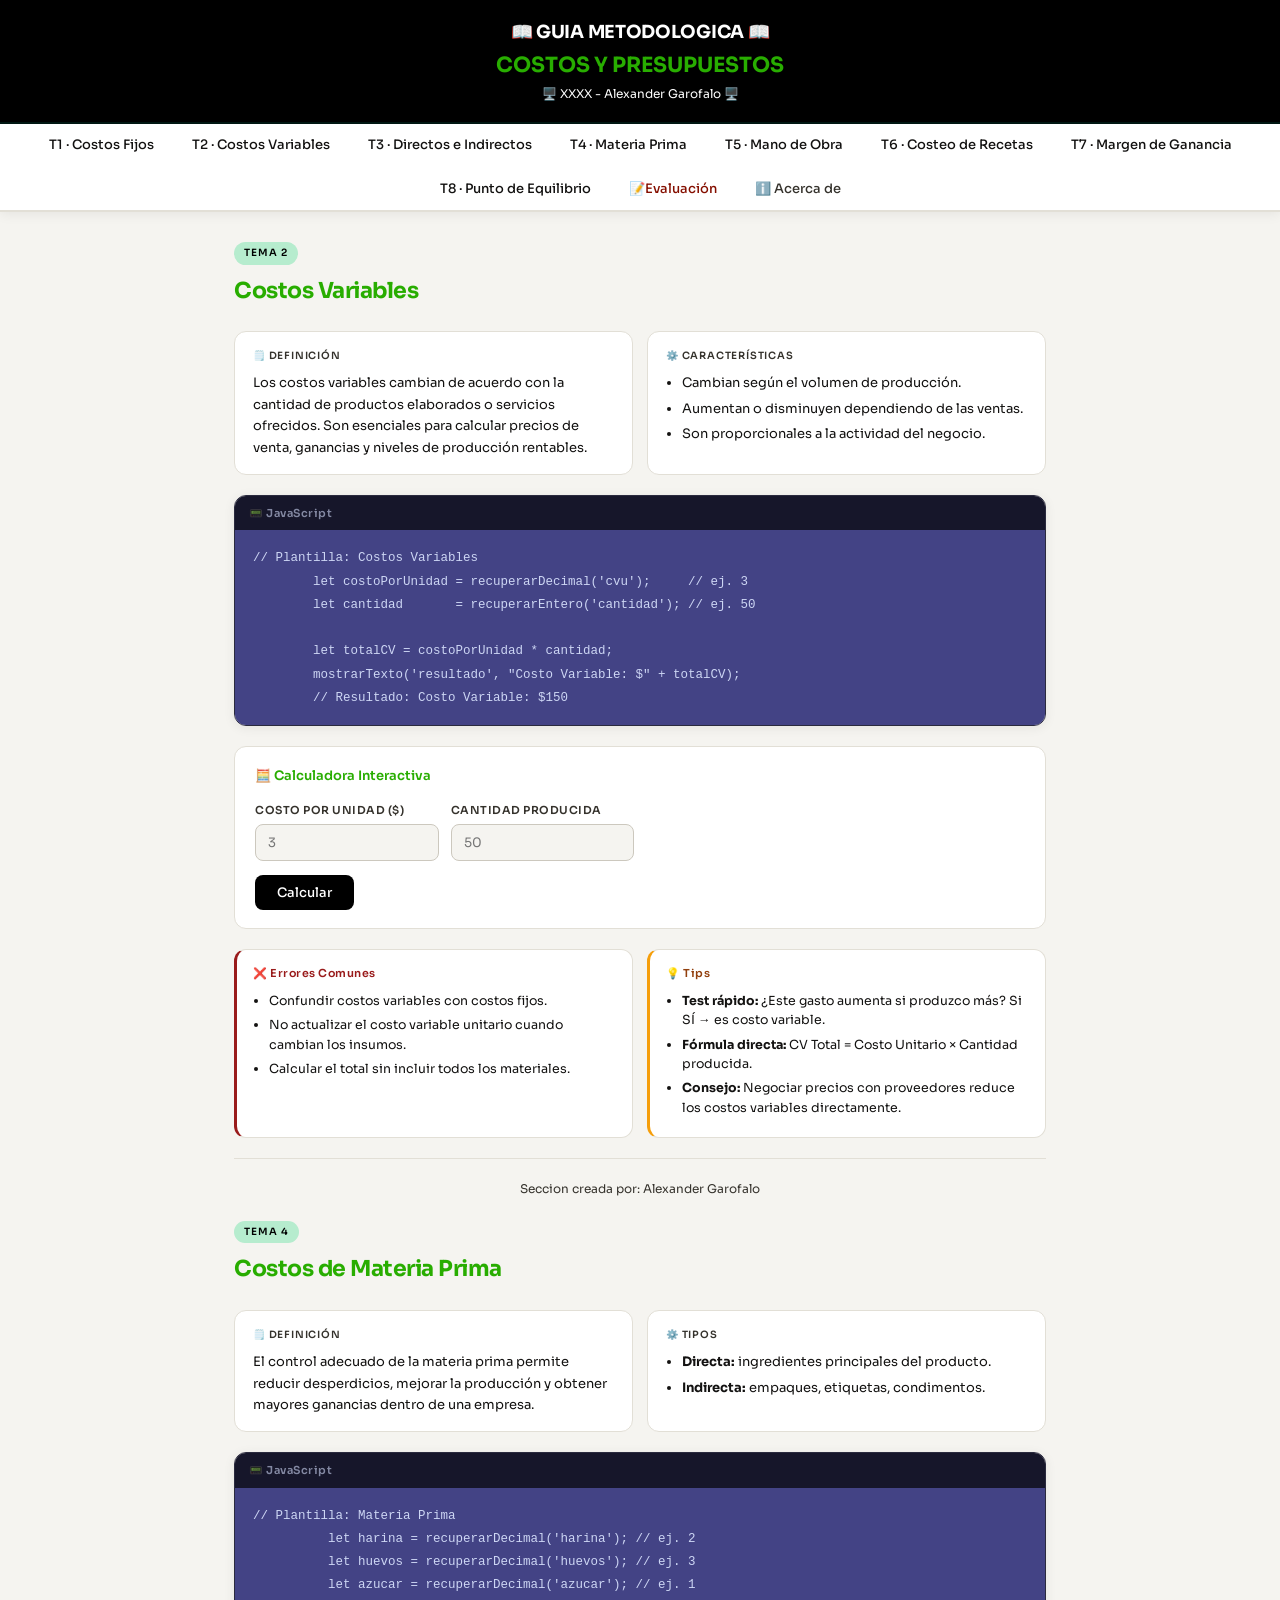
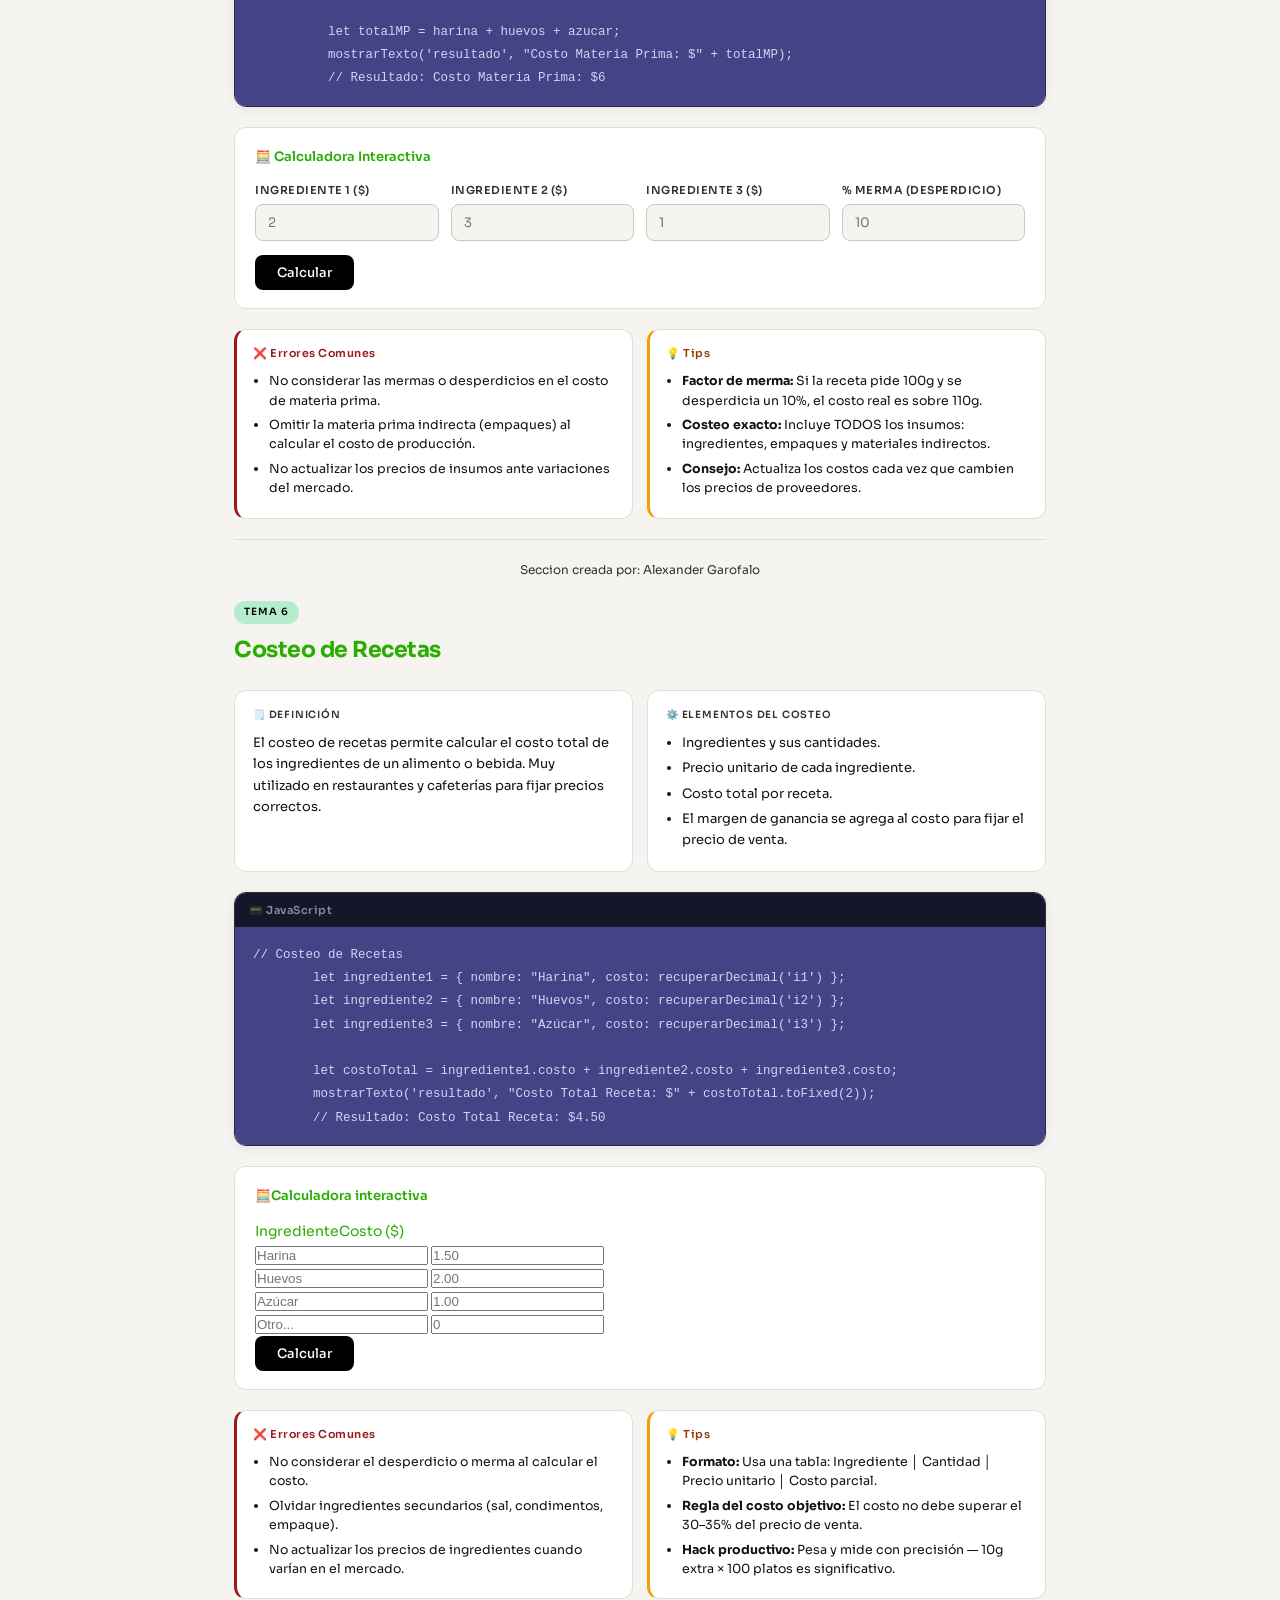
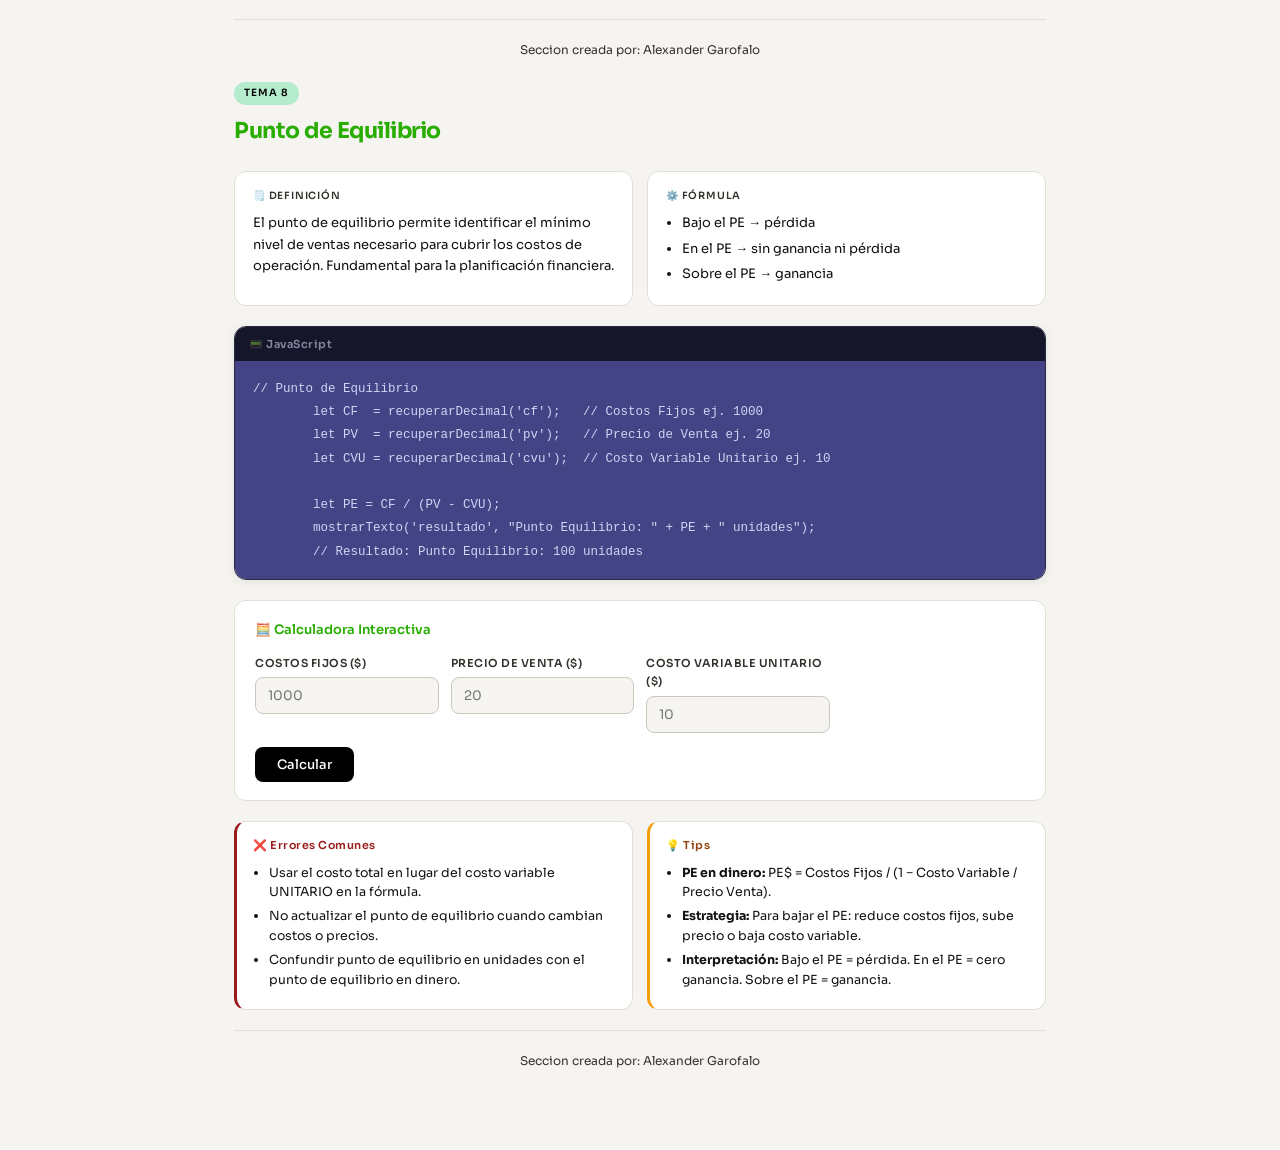
==== index.html @ b8139a32 "Guia de Estudios CyP: Actualizacion secciones de autoria" ====
<!DOCTYPE html>
<html lang="es">
<head>
  <meta charset="UTF-8" />
  <meta name="viewport" content="width=device-width, initial-scale=1.0" />
  <title>G.M. — C.y P.</title>
  <link rel="stylesheet" href="cyp.css" />
</head>
<body>

<!-- ───── ENCABEZADO ───── -->
<header class="encabezado-sitio">
  <h1>📖 GUIA METODOLOGICA 📖</h1>
  <h2>COSTOS Y PRESUPUESTOS</h2>
  <p> 🖥️ XXXX - Alexander Garofalo 🖥️</p>
</header>

<!-- ───── BARRA DE PESTANAS ───── -->
<nav class="barra-navegacion" id="barraTabs">
  <button class="boton-tab" data-seccion="t1" onclick="cambiarSeccion('t1', this)">T1 · Costos Fijos</button>
  <button class="boton-tab" data-seccion="t2" onclick="cambiarSeccion('t2', this)">T2 · Costos Variables</button>
  <button class="boton-tab" data-seccion="t3" onclick="cambiarSeccion('t3', this)">T3 · Directos e Indirectos</button>
  <button class="boton-tab" data-seccion="t4" onclick="cambiarSeccion('t4', this)">T4 · Materia Prima</button>
  <button class="boton-tab" data-seccion="t5" onclick="cambiarSeccion('t5', this)">T5 · Mano de Obra</button>
  <button class="boton-tab" data-seccion="t6" onclick="cambiarSeccion('t6', this)">T6 · Costeo de Recetas</button>
  <button class="boton-tab" data-seccion="t7" onclick="cambiarSeccion('t7', this)">T7 · Margen de Ganancia</button>
  <button class="boton-tab" data-seccion="t8" onclick="cambiarSeccion('t8', this)">T8 · Punto de Equilibrio</button>
  <button class="boton-tab boton-evaluacion" data-seccion="evaluacion" onclick="cambiarSeccion('evaluacion', this)">📝Evaluación</button>
  <button class="boton-tab boton-info" data-seccion="acerca-de" onclick="cambiarSeccion('acerca-de', this)">ℹ️ Acerca de</button>
</nav>

<!-- ───── CONTENIDO PRINCIPAL ───── -->
<main class="contenedor-principal">

  <!-- ══ TEMA 1 . COSTOS FIJOS ══ -->
  <section id="t1" class="seccion">
  </section>

  <!-- ══ TEMA 2 · COSTOS VARIABLES (COMPLETO) ══ -->
  <section id="t2" class="seccion activa">
    <div class="encabezado-tema">
      <span class="etiqueta-tema">Tema 2</span>
      <h2>Costos Variables</h2>
    </div>

    <!-- Definición y características -->
    <div class="fila-dos-columnas">
      <div class="caja-info">
        <h4>🗒️ Definición</h4>
        <p>Los costos variables cambian de acuerdo con la cantidad de productos elaborados o servicios ofrecidos. Son esenciales para calcular precios de venta, ganancias y niveles de producción rentables.</p>
      </div>
      <div class="caja-info">
        <h4>⚙️ Características</h4>
        <ul>
          <li>Cambian según el volumen de producción.</li>
          <li>Aumentan o disminuyen dependiendo de las ventas.</li>
          <li>Son proporcionales a la actividad del negocio.</li>
        </ul>
      </div>
    </div>

    <!-- Bloque de código -->
    <div class="bloque-codigo">
      <div class="etiqueta-lenguaje">📟 JavaScript</div>
      <pre><code>// Plantilla: Costos Variables
        let costoPorUnidad = recuperarDecimal('cvu');     // ej. 3
        let cantidad       = recuperarEntero('cantidad'); // ej. 50

        let totalCV = costoPorUnidad * cantidad;
        mostrarTexto('resultado', "Costo Variable: $" + totalCV);
        // Resultado: Costo Variable: $150</code></pre>
    </div>

    <!-- Calculadora -->
    <div class="bloque-calculadora">
      <h4>🧮 Calculadora Interactiva</h4>
      <div class="grilla-campos">
        <div class="campo">
          <label>Costo por unidad ($)</label>
          <input type="number" id="cv_cvu" placeholder="3" step="0.01" />
        </div>
        <div class="campo">
          <label>Cantidad producida</label>
          <input type="number" id="cv_cant" placeholder="50" />
        </div>
      </div>
      <button class="boton-calcular" onclick="calcularCostosVariables()">Calcular</button>
      <div class="caja-resultado" id="res_cv"></div>
    </div>

    <!-- Errores y tips -->
    <div class="fila-dos-columnas">
      <div class="caja-errores">
        <h4>❌ Errores Comunes</h4>
        <ul>
          <li>Confundir costos variables con costos fijos.</li>
          <li>No actualizar el costo variable unitario cuando cambian los insumos.</li>
          <li>Calcular el total sin incluir todos los materiales.</li>
        </ul>
      </div>
      <div class="caja-tips">
        <h4>💡 Tips</h4>
        <ul>
          <li><strong>Test rápido:</strong> ¿Este gasto aumenta si produzco más? Si SÍ → es costo variable.</li>
          <li><strong>Fórmula directa:</strong> CV Total = Costo Unitario × Cantidad producida.</li>
          <li><strong>Consejo:</strong> Negociar precios con proveedores reduce los costos variables directamente.</li>
        </ul>
      </div>
    </div>
	
	<!-- ───── Pie de seccion ───── -->
	<footer class="pie-pagina">
		<p>Seccion creada por: Alexander Garofalo</p>
	</footer>
  </section>

  <!-- ══ TEMA 3 · COSTOS FIJOS ══ -->
  <section id="t3" class="seccion">
  </section>

  <!-- ══ TEMA 4 · COSTOS MIXTOS ══ -->
  <section id="t4" class="seccion activa">
    <div class="encabezado-tema">
      <span class="etiqueta-tema">Tema 4</span>
      <h2>Costos de Materia Prima</h2>
    </div>

    <!-- Definición y características -->
    <div class="fila-dos-columnas">
      <div class="caja-info">
        <h4>🗒️ Definición</h4>
        <p>El control adecuado de la materia prima permite reducir desperdicios, mejorar la producción y obtener mayores ganancias dentro de una empresa.</p>
      </div>
      <div class="caja-info">
        <h4>⚙️ Tipos</h4>
        <ul>
          <li><strong>Directa:</strong> ingredientes principales del producto.</li>
          <li><strong>Indirecta:</strong> empaques, etiquetas, condimentos.</li>
        </ul>
      </div>
    </div>

    <!-- Bloque de código -->
    <div class="bloque-codigo">
      <div class="etiqueta-lenguaje">📟 JavaScript</div>
      <pre><code>// Plantilla: Materia Prima
          let harina = recuperarDecimal('harina'); // ej. 2
          let huevos = recuperarDecimal('huevos'); // ej. 3
          let azucar = recuperarDecimal('azucar'); // ej. 1

          let totalMP = harina + huevos + azucar;
          mostrarTexto('resultado', "Costo Materia Prima: $" + totalMP);
          // Resultado: Costo Materia Prima: $6</code></pre>
    </div>

    <!-- Calculadora -->
    <div class="bloque-calculadora">
      <h4>🧮 Calculadora Interactiva</h4>
      <div class="grilla-campos">
        <div class="campo"><label>Ingrediente 1 ($)</label><input type="number" id="mp_i1" placeholder="2" step="0.01" /></div>
        <div class="campo"><label>Ingrediente 2 ($)</label><input type="number" id="mp_i2" placeholder="3" step="0.01" /></div>
        <div class="campo"><label>Ingrediente 3 ($)</label><input type="number" id="mp_i3" placeholder="1" step="0.01" /></div>
        <div class="campo"><label>% Merma (desperdicio)</label><input type="number" id="mp_merma" placeholder="10" /></div>
      </div>
      <button class="boton-calcular" onclick="calcularMateriaPrima()">Calcular</button>
      <div class="caja-resultado" id="res_mp"></div>
    </div>

    <!-- Errores y tips -->
    <div class="fila-dos-columnas">
      <div class="caja-errores">
        <h4>❌ Errores Comunes</h4>
        <ul>
          <li>No considerar las mermas o desperdicios en el costo de materia prima.</li>
          <li>Omitir la materia prima indirecta (empaques) al calcular el costo de producción.</li>
          <li>No actualizar los precios de insumos ante variaciones del mercado.</li>
        </ul>
      </div>
      <div class="caja-tips">
        <h4>💡 Tips</h4>
        <ul>
          <li><strong>Factor de merma:</strong> Si la receta pide 100g y se desperdicia un 10%, el costo real es sobre 110g.</li>
          <li><strong>Costeo exacto:</strong> Incluye TODOS los insumos: ingredientes, empaques y materiales indirectos.</li>
          <li><strong>Consejo:</strong> Actualiza los costos cada vez que cambien los precios de proveedores.</li>
        </ul>
      </div>
    </div>
	
	<!-- ───── Pie de seccion ───── -->
	<footer class="pie-pagina">
		<p>Seccion creada por: Alexander Garofalo</p>
	</footer>
	
  </section>
  
  <!-- ══ TEMA 5 · COSTOS MIXTOS ══ -->
  <section id="t5" class="seccion">
  </section>
  
  <!-- ══ TEMA 6 · COSTEO DE RECETAS ══ -->
   <section id="t6" class="seccion activa">
    <div class="encabezado-tema">
      <span class="etiqueta-tema">Tema 6</span>
      <h2>Costeo de Recetas</h2>
    </div>

    <!-- Definición y características -->
    <div class="fila-dos-columnas">
      <div class="caja-info">
        <h4>🗒️ Definición</h4>
        <p>El costeo de recetas permite calcular el costo total de los ingredientes de un alimento o bebida. Muy utilizado en restaurantes y cafeterías para fijar precios correctos.</p>
      </div>
      <div class="caja-info">
        <h4>⚙️ Elementos del Costeo</h4>
        <ul>
          <li>Ingredientes y sus cantidades.</li>
          <li>Precio unitario de cada ingrediente.</li>
          <li>Costo total por receta.</li>
          <li>El margen de ganancia se agrega al costo para fijar el precio de venta.</li>
        </ul>
      </div>
    </div>

    <!-- Bloque de código -->
    <div class="bloque-codigo">
      <div class="etiqueta-lenguaje">📟 JavaScript</div>
      <pre><code>// Costeo de Recetas
        let ingrediente1 = { nombre: "Harina", costo: recuperarDecimal('i1') };
        let ingrediente2 = { nombre: "Huevos", costo: recuperarDecimal('i2') };
        let ingrediente3 = { nombre: "Azúcar", costo: recuperarDecimal('i3') };

        let costoTotal = ingrediente1.costo + ingrediente2.costo + ingrediente3.costo;
        mostrarTexto('resultado', "Costo Total Receta: $" + costoTotal.toFixed(2));
        // Resultado: Costo Total Receta: $4.50</code></pre>
    </div>

    <!-- Calculadora -->
    <div class="bloque-calculadora">
      <h4>🧮Calculadora interactiva</h4>
      <div class="tabla-ingredientes">
        <div class="fila-encabezado-tabla"><span>Ingrediente</span><span>Costo ($)</span></div>
        <div class="fila-ingrediente">
          <input type="text"   id="rec_n1" placeholder="Harina" />
          <input type="number" id="rec_c1" placeholder="1.50" step="0.01" />
        </div>
        <div class="fila-ingrediente">
          <input type="text"   id="rec_n2" placeholder="Huevos" />
          <input type="number" id="rec_c2" placeholder="2.00" step="0.01" />
        </div>
        <div class="fila-ingrediente">
          <input type="text"   id="rec_n3" placeholder="Azúcar" />
          <input type="number" id="rec_c3" placeholder="1.00" step="0.01" />
        </div>
        <div class="fila-ingrediente">
          <input type="text"   id="rec_n4" placeholder="Otro..." />
          <input type="number" id="rec_c4" placeholder="0" step="0.01" />
        </div>
      </div>
      <button class="boton-calcular" onclick="calcularReceta()">Calcular</button>
      <div class="caja-resultado" id="res_rec"></div>
    </div>

     <!-- Errores y tips -->
    <div class="fila-dos-columnas">
      <div class="caja-errores">
        <h4>❌ Errores Comunes</h4>
        <ul>
          <li>No considerar el desperdicio o merma al calcular el costo.</li>
          <li>Olvidar ingredientes secundarios (sal, condimentos, empaque).</li>
          <li>No actualizar los precios de ingredientes cuando varían en el mercado.</li>
        </ul>
      </div>
      <div class="caja-tips">
        <h4>💡 Tips</h4>
        <ul>
          <li><strong>Formato:</strong> Usa una tabla: Ingrediente │ Cantidad │ Precio unitario │ Costo parcial.</li>
          <li><strong>Regla del costo objetivo:</strong> El costo no debe superar el 30–35% del precio de venta.</li>
          <li><strong>Hack productivo:</strong> Pesa y mide con precisión — 10g extra × 100 platos es significativo.</li>
        </ul>
      </div>
    </div>
	
	<!-- ───── Pie de seccion ───── -->
	<footer class="pie-pagina">
		<p>Seccion creada por: Alexander Garofalo</p>
	</footer>
	
  </section>
  
  <!-- ══ TEMA 7 · MARGEN DE GANANCIA ══ -->
  <section id="t7" class="seccion">
  </section>
  
  <!-- ══ TEMA 8 · PUNTO DE EQUILIBRIO ══ -->
    <section id="t8" class="seccion activa">
    <div class="encabezado-tema">
      <span class="etiqueta-tema">Tema 8</span>
      <h2>Punto de Equilibrio</h2>
    </div>

    <!-- Definición y características -->
    <div class="fila-dos-columnas">
      <div class="caja-info">
        <h4>🗒️ Definición</h4>
        <p>El punto de equilibrio permite identificar el mínimo nivel de ventas necesario para cubrir los costos de operación. Fundamental para la planificación financiera.</p>
      </div>
      <div class="caja-info">
        <h4>⚙️ Fórmula</h4>
        <ul>
          <li>Bajo el PE → pérdida</li>
          <li>En el PE → sin ganancia ni pérdida</li>
          <li>Sobre el PE → ganancia</li>
        </ul>
      </div>
    </div>

    <!-- Bloque de código -->
    <div class="bloque-codigo">
      <div class="etiqueta-lenguaje">📟 JavaScript</div>
      <pre><code>// Punto de Equilibrio
        let CF  = recuperarDecimal('cf');   // Costos Fijos ej. 1000
        let PV  = recuperarDecimal('pv');   // Precio de Venta ej. 20
        let CVU = recuperarDecimal('cvu');  // Costo Variable Unitario ej. 10

        let PE = CF / (PV - CVU);
        mostrarTexto('resultado', "Punto Equilibrio: " + PE + " unidades");
        // Resultado: Punto Equilibrio: 100 unidades</code></pre>
    </div>

    <!-- Calculadora -->
    <div class="bloque-calculadora">
      <h4>🧮 Calculadora Interactiva</h4>
      <div class="grilla-campos">
        <div class="campo"><label>Costos Fijos ($)</label><input type="number" id="pe_cf"  placeholder="1000" step="0.01" /></div>
        <div class="campo"><label>Precio de Venta ($)</label><input type="number" id="pe_pv"  placeholder="20" step="0.01" /></div>
        <div class="campo"><label>Costo Variable Unitario ($)</label><input type="number" id="pe_cvu" placeholder="10" step="0.01" /></div>
      </div>
      <button class="boton-calcular" onclick="calcularPuntoEquilibrio()">Calcular</button>
      <div class="caja-resultado" id="res_pe"></div>
    </div>

    <!-- Errores y tips -->
    <div class="fila-dos-columnas">
      <div class="caja-errores">
        <h4>❌ Errores Comunes</h4>
        <ul>
          <li>Usar el costo total en lugar del costo variable UNITARIO en la fórmula.</li>
          <li>No actualizar el punto de equilibrio cuando cambian costos o precios.</li>
          <li>Confundir punto de equilibrio en unidades con el punto de equilibrio en dinero.</li>
        </ul>
      </div>
      <div class="caja-tips">
        <h4>💡 Tips</h4>
        <ul>
          <li><strong>PE en dinero:</strong> PE$ = Costos Fijos / (1 − Costo Variable / Precio Venta).</li>
          <li><strong>Estrategia:</strong> Para bajar el PE: reduce costos fijos, sube precio o baja costo variable.</li>
          <li><strong>Interpretación:</strong> Bajo el PE = pérdida. En el PE = cero ganancia. Sobre el PE = ganancia.</li>
        </ul>
      </div>
    </div>
	
	<!-- ───── Pie de seccion ───── -->
	<footer class="pie-pagina">
		<p>Seccion creada por: Alexander Garofalo</p>
	</footer>
  </section>
  
  <!-- ───── RESPUESTA CALCULADORA NOTIFICATION ───── -->
  <div id="notificacion" class="notificacion" role="alert"></div>


  <!-- ══ EVALUACIÓN ══ -->
  <section id="evaluacion" class="seccion">
  </section>

  <!-- ══ ACERCA DE ══ -->
  <section id="acerca-de" class="seccion">
    <div class="encabezado-tema">
      <span class="etiqueta-tema">Información</span>
      <h2>Acerca de</h2>
    </div>
    <div class="tarjeta-perfil">
      <div class="avatar-perfil">🐧</div>
      <h3>Alexander Garofalo</h3>
      <p class="subtitulo-perfil"> / KRAKEDEV / Matemáticas 1 / </p>
      <p class="frase-perfil">"Me apasiona la tecnología y la informática."</p>
      <p class="descripcion-perfil">Desarrollador de la Guía Metodológica de Costos y Presupuestos.<br>Creado con HTML, CSS y JavaScript puro.</p>
      <div class="enlaces-perfil">
        <a href="mailto:alexander.garofalo.ag@gmail.com">📧 alexander.garofalo.ag@gmail.com</a>
        <a href="#">💼 Futuro Desarrollador de Software</a>
        <a href="#">🐙 GitHub: @Norfolllk</a>
      </div>
    </div>
    
  </section>
</main>

<!-- ───── PIE DE PÁGINA GENERAL  ───── -->
<footer class="pie-pagina">
  <p>Guía Metodológica · Costos y Presupuestos · xxx / Alexander Garofalo</p>
</footer>

<!-- ───── SCRIPTS ───── -->
    <script src="cyp_utilitarios.js"></script>
    <script src="cyp_calculadoras.js"></script>
    <script src="cyp.js"></script>
  </body>
</html>
---- cyp.css ----
@import url('https://fonts.googleapis.com/css2?family=Sora:wght@300;400;500;600;700&family=JetBrains+Mono:wght@400;500&display=swap');

/* ── VARIABLES ── */
:root {
  --fondo:          #f5f4f0;
  --superficie:     #ffffff;
  --superficie2:    #f0eeea;
  --borde:          #e2dfd6;
  --borde2:         #ccc8be;
  --texto:          #28ad00;
  --texto2:         #131211;
  --texto3:         #35322c;
  --acento:         #000000;
  --acento2:        rgb(8, 66, 47);
  --acento-claro:   #b6ecce;
  --verde:          #00421e;
  --verde-fondo:    #e6f4ec;
  --rojo:           #991b1b;
  --rojo-fondo:     #fee2e2;
  --dorado:         #92400e;
  --dorado-fondo:   #fef3c7;
  --codigo-fondo:   #434385;
  --codigo-texto:   #cdd6f4;
  --radio:          8px;
  --radio-lg:       12px;
  --sombra:         0 2px 12px rgba(0,0,0,0.07);
}

* { box-sizing: border-box; margin: 0; padding: 0; }

body {
  font-family: 'Sora', sans-serif;
  background: var(--fondo);
  color: var(--texto);
  font-size: 14px;
  line-height: 1.65;
  min-height: 100vh;
}

/* ── ENCABEZADO ── */
.encabezado-sitio {
  background: var(--acento);
  padding: 18px 32px;
  text-align: center;
  border-bottom: 2px solid rgba(7, 236, 187, 0.1);
}
.encabezado-sitio h1 {
  font-size: 18px; font-weight: 700;
  color: #fff; letter-spacing: -0.3px;
}
.encabezado-sitio p {
  font-size: 12px;
  color: rgb(255, 255, 255);
  margin-top: 2px;
}

/* ── BARRA DE NAVEGACIÓN ── */
.barra-navegacion {
  display: flex;
  justify-content: center;
  flex-wrap: wrap;
  gap: 2px;
  padding: 0 24px;
  background: var(--superficie);
  border-bottom: 2px solid var(--borde);
  position: sticky;
  top: 0;
  z-index: 100;
  box-shadow: var(--sombra);
}

.boton-tab {
  padding: 12px 18px;
  border: none;
  background: none;
  font-family: 'Sora', sans-serif;
  font-size: 13px;
  font-weight: 500;
  color: var(--texto2);
  cursor: pointer;
  border-bottom: 3px solid transparent;
  white-space: nowrap;
  transition: color .15s, border-color .15s, background .15s;
  border-radius: var(--radio) var(--radio) 0 0;
  margin-bottom: -2px;
}
.boton-tab:hover { color: var(--texto); background: var(--fondo); }
.boton-tab.activo {
  color: var(--acento);
  border-bottom-color: var(--acento);
  background: var(--fondo);
}
.boton-evaluacion       { color: #850f00; }
.boton-evaluacion.activo{ color: #8b7706; border-bottom-color: #000000; }
.boton-info             { color: var(--texto3); }
.boton-info:hover       { color: var(--texto); }

/* ── CONTENEDOR PRINCIPAL ── */
.contenedor-principal {
  max-width: 860px;
  margin: 0 auto;
  padding: 28px 24px 60px;
}

/* ── SECCIONES ── */
.seccion { display: none; animation: aparicion .25s ease; }
.seccion.activa { display: block; }

@keyframes aparicion {
  from { opacity: 0; transform: translateY(6px); }
  to   { opacity: 1; transform: translateY(0); }
}

/* ── ENCABEZADO DE TEMA ── */
.encabezado-tema { margin-bottom: 22px; }

.etiqueta-tema {
  display: inline-block;
  font-size: 10px; font-weight: 600;
  letter-spacing: 1px; text-transform: uppercase;
  color: var(--acento); background: var(--acento-claro);
  padding: 3px 10px; border-radius: 20px;
  margin-bottom: 8px;
}
.encabezado-tema h2 {
  font-size: 22px; font-weight: 700;
  color: var(--texto); letter-spacing: -0.5px;
}

/* ── FILA DOS COLUMNAS ── */
.fila-dos-columnas {
  display: grid;
  grid-template-columns: 1fr 1fr;
  gap: 14px;
  margin-bottom: 20px;
}
@media (max-width: 600px) { .fila-dos-columnas { grid-template-columns: 1fr; } }

/* ── CAJAS DE INFORMACIÓN ── */
.caja-info {
  background: var(--superficie);
  border: 1px solid var(--borde);
  border-radius: var(--radio-lg);
  padding: 16px 18px;
}
.caja-info h4 {
  font-size: 10px; font-weight: 600;
  letter-spacing: .8px; text-transform: uppercase;
  color: var(--texto3); margin-bottom: 8px;
}
.caja-info p  { font-size: 13px; color: var(--texto2); line-height: 1.65; }
.caja-info ul { padding-left: 16px; }
.caja-info li { font-size: 13px; color: var(--texto2); margin-bottom: 4px; }

/* ── BLOQUE DE CÓDIGO ── */
.bloque-codigo {
  margin-bottom: 20px;
  border-radius: var(--radio-lg);
  overflow: hidden;
  border: 1px solid #2a2a3e;
  box-shadow: var(--sombra);
}
.etiqueta-lenguaje {
  background: #16162a;
  padding: 8px 14px;
  font-size: 11px; font-weight: 600;
  color: rgba(205,214,244,0.6);
  letter-spacing: .5px;
  font-family: 'Sora', sans-serif;
}
pre {
  background: var(--codigo-fondo);
  padding: 16px 18px;
  font-family: 'JetBrains Mono', monospace;
  font-size: 12.5px;
  color: var(--codigo-texto);
  overflow-x: auto;
  line-height: 1.7;
  white-space: pre-wrap;
  word-break: break-word;
  margin: 0;
}

/* ── CALCULADORA ── */
.bloque-calculadora {
  background: var(--superficie);
  border: 1px solid var(--borde);
  border-radius: var(--radio-lg);
  padding: 18px 20px;
  margin-bottom: 20px;
}
.bloque-calculadora h4 {
  font-size: 13px; font-weight: 600;
  color: var(--texto); margin-bottom: 14px;
}
.grilla-campos {
  display: grid;
  grid-template-columns: repeat(auto-fill, minmax(180px, 1fr));
  gap: 12px;
  margin-bottom: 14px;
}
.campo label {
  display: block;
  font-size: 11px; font-weight: 600;
  color: var(--texto3); text-transform: uppercase;
  letter-spacing: .5px; margin-bottom: 5px;
}
.campo input {
  width: 100%;
  padding: 9px 12px;
  border: 1px solid var(--borde2);
  border-radius: var(--radio);
  font-family: 'Sora', sans-serif;
  font-size: 13px;
  background: var(--fondo);
  color: var(--texto);
  outline: none;
  transition: border-color .15s;
}
.campo input:focus { border-color: var(--acento2); }

.boton-calcular {
  padding: 9px 22px;
  background: var(--acento);
  color: #fff;
  border: none;
  border-radius: var(--radio);
  font-family: 'Sora', sans-serif;
  font-size: 13px; font-weight: 500;
  cursor: pointer;
  transition: background .15s;
}
.boton-calcular:hover { background: var(--acento2); }

.caja-resultado {
  margin-top: 12px;
  padding: 12px 16px;
  background: var(--acento-claro);
  border: 1px solid #c5d9f0;
  border-radius: var(--radio);
  font-size: 13px;
  color: var(--acento);
  font-weight: 500;
  display: none;
  line-height: 1.7;
}
.caja-resultado.visible { display: block; }
.caja-resultado .linea  { margin-bottom: 3px; }
.caja-resultado .linea:last-child { margin-bottom: 0; }

/* ── ERRORES Y TIPS ── */
.caja-errores,
.caja-tips {
  background: var(--superficie);
  border: 1px solid var(--borde);
  border-radius: var(--radio-lg);
  padding: 14px 16px;
}
.caja-errores { border-left: 3px solid var(--rojo); }
.caja-tips    { border-left: 3px solid #f59e0b; }

.caja-errores h4,
.caja-tips h4 {
  font-size: 11px; font-weight: 600;
  letter-spacing: .5px; margin-bottom: 10px;
}
.caja-errores h4 { color: var(--rojo); }
.caja-tips h4    { color: var(--dorado); }

.caja-errores ul,
.caja-tips ul { padding-left: 16px; }

.caja-errores li,
.caja-tips li {
  font-size: 12.5px;
  color: var(--texto2);
  margin-bottom: 5px;
  line-height: 1.55;
}

/* ── PIE DE PÁGINA ── */
.pie-pagina {
  text-align: center;
  padding: 20px;
  font-size: 12px;
  color: var(--texto3);
  border-top: 1px solid var(--borde);
}

/* ── EMERGENTE ── */
.notificacion {
  position: fixed;
  bottom: 28px; left: 50%;
  transform: translateX(-50%) translateY(20px);
  background: #1a1916; color: #fff;
  padding: 12px 24px;
  border-radius: 10px;
  font-size: 13px; font-weight: 500;
  opacity: 0;
  transition: opacity .3s, transform .3s;
  z-index: 9999;
  max-width: 480px;
  text-align: center;
  pointer-events: none;
  box-shadow: 0 8px 24px rgba(0,0,0,0.25);
}
.notificacion.visible    { opacity: 1; transform: translateX(-50%) translateY(0); }
.notificacion.exito      { background: #065f46; }
.notificacion.error      { background: var(--rojo); }

/* ── RESPONSIVE ── */
@media (max-width: 640px) {
  .contenedor-principal { padding: 20px 16px 48px; }
  .barra-navegacion     { padding: 0 10px; justify-content: flex-start; }
  .boton-tab            { padding: 10px 12px; font-size: 12px; }
  .encabezado-sitio     { padding: 14px 16px; }
}

/* ── TARJETA PERFIL (sección Acerca de) ── */
.tarjeta-perfil {
  background: var(--superficie);
  border: 1px solid var(--borde);
  border-radius: var(--radio-lg);
  padding: 40px 32px;
  max-width: 480px;
  margin: 0 auto;
  text-align: center;
}
.avatar-perfil   { font-size: 56px; margin-bottom: 14px; }
.tarjeta-perfil h3 { font-size: 20px; font-weight: 700; margin-bottom: 4px; }
.subtitulo-perfil  { font-size: 13px; color: var(--texto2); margin-bottom: 6px; }
.frase-perfil      { font-size: 13px; font-style: italic; color: var(--texto3); margin-bottom: 12px; }
.descripcion-perfil{ font-size: 13px; color: var(--texto2); line-height: 1.65; margin-bottom: 20px; }
.enlaces-perfil    { display: flex; flex-direction: column; gap: 8px; }
.enlaces-perfil a {
  font-size: 13px; color: var(--acento2);
  text-decoration: none; padding: 9px 14px;
  border-radius: var(--radio);
  background: var(--acento-claro);
  transition: background .15s;
}
.enlaces-perfil a:hover { background: #d0e4f5; }
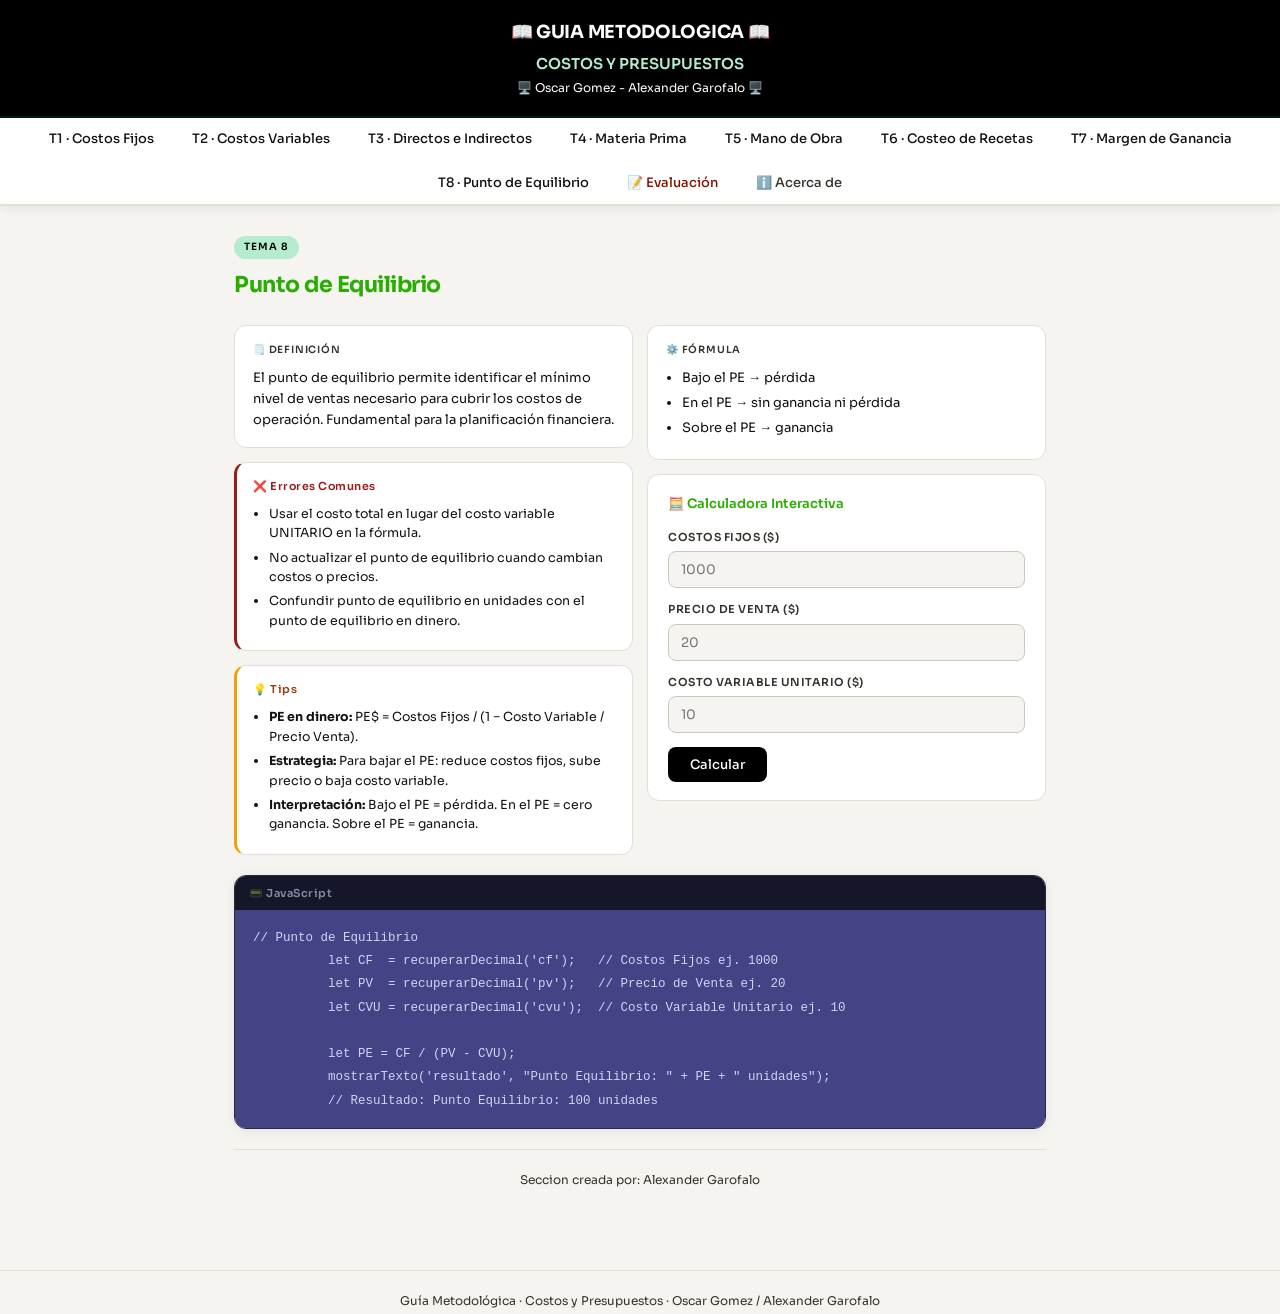
==== commit 4bb9b4af: "Unificacion de trabajos Imapres;Gomez Pares:Garofalo" ====
--- a/index.html
+++ b/index.html
@@ -8,401 +8,541 @@
 </head>
 <body>
 
-<!-- ───── ENCABEZADO ───── -->
-<header class="encabezado-sitio">
-  <h1>📖 GUIA METODOLOGICA 📖</h1>
-  <h2>COSTOS Y PRESUPUESTOS</h2>
-  <p> 🖥️ XXXX - Alexander Garofalo 🖥️</p>
-</header>
-
-<!-- ───── BARRA DE PESTANAS ───── -->
-<nav class="barra-navegacion" id="barraTabs">
-  <button class="boton-tab" data-seccion="t1" onclick="cambiarSeccion('t1', this)">T1 · Costos Fijos</button>
-  <button class="boton-tab" data-seccion="t2" onclick="cambiarSeccion('t2', this)">T2 · Costos Variables</button>
-  <button class="boton-tab" data-seccion="t3" onclick="cambiarSeccion('t3', this)">T3 · Directos e Indirectos</button>
-  <button class="boton-tab" data-seccion="t4" onclick="cambiarSeccion('t4', this)">T4 · Materia Prima</button>
-  <button class="boton-tab" data-seccion="t5" onclick="cambiarSeccion('t5', this)">T5 · Mano de Obra</button>
-  <button class="boton-tab" data-seccion="t6" onclick="cambiarSeccion('t6', this)">T6 · Costeo de Recetas</button>
-  <button class="boton-tab" data-seccion="t7" onclick="cambiarSeccion('t7', this)">T7 · Margen de Ganancia</button>
-  <button class="boton-tab" data-seccion="t8" onclick="cambiarSeccion('t8', this)">T8 · Punto de Equilibrio</button>
-  <button class="boton-tab boton-evaluacion" data-seccion="evaluacion" onclick="cambiarSeccion('evaluacion', this)">📝Evaluación</button>
-  <button class="boton-tab boton-info" data-seccion="acerca-de" onclick="cambiarSeccion('acerca-de', this)">ℹ️ Acerca de</button>
-</nav>
-
-<!-- ───── CONTENIDO PRINCIPAL ───── -->
-<main class="contenedor-principal">
-
-  <!-- ══ TEMA 1 . COSTOS FIJOS ══ -->
-  <section id="t1" class="seccion">
-  </section>
-
-  <!-- ══ TEMA 2 · COSTOS VARIABLES (COMPLETO) ══ -->
-  <section id="t2" class="seccion activa">
-    <div class="encabezado-tema">
-      <span class="etiqueta-tema">Tema 2</span>
-      <h2>Costos Variables</h2>
-    </div>
-
-    <!-- Definición y características -->
-    <div class="fila-dos-columnas">
-      <div class="caja-info">
-        <h4>🗒️ Definición</h4>
-        <p>Los costos variables cambian de acuerdo con la cantidad de productos elaborados o servicios ofrecidos. Son esenciales para calcular precios de venta, ganancias y niveles de producción rentables.</p>
-      </div>
-      <div class="caja-info">
-        <h4>⚙️ Características</h4>
-        <ul>
-          <li>Cambian según el volumen de producción.</li>
-          <li>Aumentan o disminuyen dependiendo de las ventas.</li>
-          <li>Son proporcionales a la actividad del negocio.</li>
-        </ul>
-      </div>
-    </div>
-
-    <!-- Bloque de código -->
-    <div class="bloque-codigo">
-      <div class="etiqueta-lenguaje">📟 JavaScript</div>
-      <pre><code>// Plantilla: Costos Variables
-        let costoPorUnidad = recuperarDecimal('cvu');     // ej. 3
-        let cantidad       = recuperarEntero('cantidad'); // ej. 50
-
-        let totalCV = costoPorUnidad * cantidad;
-        mostrarTexto('resultado', "Costo Variable: $" + totalCV);
-        // Resultado: Costo Variable: $150</code></pre>
-    </div>
-
-    <!-- Calculadora -->
-    <div class="bloque-calculadora">
-      <h4>🧮 Calculadora Interactiva</h4>
-      <div class="grilla-campos">
-        <div class="campo">
-          <label>Costo por unidad ($)</label>
-          <input type="number" id="cv_cvu" placeholder="3" step="0.01" />
-        </div>
-        <div class="campo">
-          <label>Cantidad producida</label>
-          <input type="number" id="cv_cant" placeholder="50" />
-        </div>
-      </div>
-      <button class="boton-calcular" onclick="calcularCostosVariables()">Calcular</button>
-      <div class="caja-resultado" id="res_cv"></div>
-    </div>
-
-    <!-- Errores y tips -->
-    <div class="fila-dos-columnas">
-      <div class="caja-errores">
-        <h4>❌ Errores Comunes</h4>
-        <ul>
-          <li>Confundir costos variables con costos fijos.</li>
-          <li>No actualizar el costo variable unitario cuando cambian los insumos.</li>
-          <li>Calcular el total sin incluir todos los materiales.</li>
-        </ul>
-      </div>
-      <div class="caja-tips">
-        <h4>💡 Tips</h4>
-        <ul>
-          <li><strong>Test rápido:</strong> ¿Este gasto aumenta si produzco más? Si SÍ → es costo variable.</li>
-          <li><strong>Fórmula directa:</strong> CV Total = Costo Unitario × Cantidad producida.</li>
-          <li><strong>Consejo:</strong> Negociar precios con proveedores reduce los costos variables directamente.</li>
-        </ul>
-      </div>
-    </div>
-	
-	<!-- ───── Pie de seccion ───── -->
-	<footer class="pie-pagina">
-		<p>Seccion creada por: Alexander Garofalo</p>
-	</footer>
-  </section>
-
-  <!-- ══ TEMA 3 · COSTOS FIJOS ══ -->
-  <section id="t3" class="seccion">
-  </section>
-
-  <!-- ══ TEMA 4 · COSTOS MIXTOS ══ -->
-  <section id="t4" class="seccion activa">
-    <div class="encabezado-tema">
-      <span class="etiqueta-tema">Tema 4</span>
-      <h2>Costos de Materia Prima</h2>
-    </div>
-
-    <!-- Definición y características -->
-    <div class="fila-dos-columnas">
-      <div class="caja-info">
-        <h4>🗒️ Definición</h4>
-        <p>El control adecuado de la materia prima permite reducir desperdicios, mejorar la producción y obtener mayores ganancias dentro de una empresa.</p>
-      </div>
-      <div class="caja-info">
-        <h4>⚙️ Tipos</h4>
-        <ul>
-          <li><strong>Directa:</strong> ingredientes principales del producto.</li>
-          <li><strong>Indirecta:</strong> empaques, etiquetas, condimentos.</li>
-        </ul>
-      </div>
-    </div>
-
-    <!-- Bloque de código -->
-    <div class="bloque-codigo">
-      <div class="etiqueta-lenguaje">📟 JavaScript</div>
-      <pre><code>// Plantilla: Materia Prima
-          let harina = recuperarDecimal('harina'); // ej. 2
-          let huevos = recuperarDecimal('huevos'); // ej. 3
-          let azucar = recuperarDecimal('azucar'); // ej. 1
-
-          let totalMP = harina + huevos + azucar;
-          mostrarTexto('resultado', "Costo Materia Prima: $" + totalMP);
-          // Resultado: Costo Materia Prima: $6</code></pre>
-    </div>
-
-    <!-- Calculadora -->
-    <div class="bloque-calculadora">
-      <h4>🧮 Calculadora Interactiva</h4>
-      <div class="grilla-campos">
-        <div class="campo"><label>Ingrediente 1 ($)</label><input type="number" id="mp_i1" placeholder="2" step="0.01" /></div>
-        <div class="campo"><label>Ingrediente 2 ($)</label><input type="number" id="mp_i2" placeholder="3" step="0.01" /></div>
-        <div class="campo"><label>Ingrediente 3 ($)</label><input type="number" id="mp_i3" placeholder="1" step="0.01" /></div>
-        <div class="campo"><label>% Merma (desperdicio)</label><input type="number" id="mp_merma" placeholder="10" /></div>
-      </div>
-      <button class="boton-calcular" onclick="calcularMateriaPrima()">Calcular</button>
-      <div class="caja-resultado" id="res_mp"></div>
-    </div>
-
-    <!-- Errores y tips -->
-    <div class="fila-dos-columnas">
-      <div class="caja-errores">
-        <h4>❌ Errores Comunes</h4>
-        <ul>
-          <li>No considerar las mermas o desperdicios en el costo de materia prima.</li>
-          <li>Omitir la materia prima indirecta (empaques) al calcular el costo de producción.</li>
-          <li>No actualizar los precios de insumos ante variaciones del mercado.</li>
-        </ul>
-      </div>
-      <div class="caja-tips">
-        <h4>💡 Tips</h4>
-        <ul>
-          <li><strong>Factor de merma:</strong> Si la receta pide 100g y se desperdicia un 10%, el costo real es sobre 110g.</li>
-          <li><strong>Costeo exacto:</strong> Incluye TODOS los insumos: ingredientes, empaques y materiales indirectos.</li>
-          <li><strong>Consejo:</strong> Actualiza los costos cada vez que cambien los precios de proveedores.</li>
-        </ul>
-      </div>
-    </div>
-	
-	<!-- ───── Pie de seccion ───── -->
-	<footer class="pie-pagina">
-		<p>Seccion creada por: Alexander Garofalo</p>
-	</footer>
-	
-  </section>
-  
-  <!-- ══ TEMA 5 · COSTOS MIXTOS ══ -->
-  <section id="t5" class="seccion">
-  </section>
-  
-  <!-- ══ TEMA 6 · COSTEO DE RECETAS ══ -->
-   <section id="t6" class="seccion activa">
-    <div class="encabezado-tema">
-      <span class="etiqueta-tema">Tema 6</span>
-      <h2>Costeo de Recetas</h2>
-    </div>
-
-    <!-- Definición y características -->
-    <div class="fila-dos-columnas">
-      <div class="caja-info">
-        <h4>🗒️ Definición</h4>
-        <p>El costeo de recetas permite calcular el costo total de los ingredientes de un alimento o bebida. Muy utilizado en restaurantes y cafeterías para fijar precios correctos.</p>
-      </div>
-      <div class="caja-info">
-        <h4>⚙️ Elementos del Costeo</h4>
-        <ul>
-          <li>Ingredientes y sus cantidades.</li>
-          <li>Precio unitario de cada ingrediente.</li>
-          <li>Costo total por receta.</li>
-          <li>El margen de ganancia se agrega al costo para fijar el precio de venta.</li>
-        </ul>
-      </div>
-    </div>
-
-    <!-- Bloque de código -->
-    <div class="bloque-codigo">
-      <div class="etiqueta-lenguaje">📟 JavaScript</div>
-      <pre><code>// Costeo de Recetas
-        let ingrediente1 = { nombre: "Harina", costo: recuperarDecimal('i1') };
-        let ingrediente2 = { nombre: "Huevos", costo: recuperarDecimal('i2') };
-        let ingrediente3 = { nombre: "Azúcar", costo: recuperarDecimal('i3') };
-
-        let costoTotal = ingrediente1.costo + ingrediente2.costo + ingrediente3.costo;
-        mostrarTexto('resultado', "Costo Total Receta: $" + costoTotal.toFixed(2));
-        // Resultado: Costo Total Receta: $4.50</code></pre>
-    </div>
-
-    <!-- Calculadora -->
-    <div class="bloque-calculadora">
-      <h4>🧮Calculadora interactiva</h4>
-      <div class="tabla-ingredientes">
-        <div class="fila-encabezado-tabla"><span>Ingrediente</span><span>Costo ($)</span></div>
-        <div class="fila-ingrediente">
-          <input type="text"   id="rec_n1" placeholder="Harina" />
-          <input type="number" id="rec_c1" placeholder="1.50" step="0.01" />
-        </div>
-        <div class="fila-ingrediente">
-          <input type="text"   id="rec_n2" placeholder="Huevos" />
-          <input type="number" id="rec_c2" placeholder="2.00" step="0.01" />
-        </div>
-        <div class="fila-ingrediente">
-          <input type="text"   id="rec_n3" placeholder="Azúcar" />
-          <input type="number" id="rec_c3" placeholder="1.00" step="0.01" />
-        </div>
-        <div class="fila-ingrediente">
-          <input type="text"   id="rec_n4" placeholder="Otro..." />
-          <input type="number" id="rec_c4" placeholder="0" step="0.01" />
-        </div>
-      </div>
-      <button class="boton-calcular" onclick="calcularReceta()">Calcular</button>
-      <div class="caja-resultado" id="res_rec"></div>
-    </div>
-
-     <!-- Errores y tips -->
-    <div class="fila-dos-columnas">
-      <div class="caja-errores">
-        <h4>❌ Errores Comunes</h4>
-        <ul>
-          <li>No considerar el desperdicio o merma al calcular el costo.</li>
-          <li>Olvidar ingredientes secundarios (sal, condimentos, empaque).</li>
-          <li>No actualizar los precios de ingredientes cuando varían en el mercado.</li>
-        </ul>
-      </div>
-      <div class="caja-tips">
-        <h4>💡 Tips</h4>
-        <ul>
-          <li><strong>Formato:</strong> Usa una tabla: Ingrediente │ Cantidad │ Precio unitario │ Costo parcial.</li>
-          <li><strong>Regla del costo objetivo:</strong> El costo no debe superar el 30–35% del precio de venta.</li>
-          <li><strong>Hack productivo:</strong> Pesa y mide con precisión — 10g extra × 100 platos es significativo.</li>
-        </ul>
-      </div>
-    </div>
-	
-	<!-- ───── Pie de seccion ───── -->
-	<footer class="pie-pagina">
-		<p>Seccion creada por: Alexander Garofalo</p>
-	</footer>
-	
-  </section>
-  
-  <!-- ══ TEMA 7 · MARGEN DE GANANCIA ══ -->
-  <section id="t7" class="seccion">
-  </section>
-  
-  <!-- ══ TEMA 8 · PUNTO DE EQUILIBRIO ══ -->
+  <!-- ───── ENCABEZADO ───── -->
+  <header class="encabezado-sitio">
+    <h1>📖 GUIA METODOLOGICA 📖</h1>
+    <h2>COSTOS Y PRESUPUESTOS</h2>
+    <p>🖥️ Oscar Gomez - Alexander Garofalo 🖥️</p>
+  </header>
+
+  <!-- ───── BARRA DE PESTAÑAS ───── -->
+  <nav class="barra-navegacion" id="barraTabs">
+    <button class="boton-tab" data-seccion="t1" onclick="cambiarSeccion('t1', this)">T1 · Costos Fijos</button>
+    <button class="boton-tab" data-seccion="t2" onclick="cambiarSeccion('t2', this)">T2 · Costos Variables</button>
+    <button class="boton-tab" data-seccion="t3" onclick="cambiarSeccion('t3', this)">T3 · Directos e Indirectos</button>
+    <button class="boton-tab" data-seccion="t4" onclick="cambiarSeccion('t4', this)">T4 · Materia Prima</button>
+    <button class="boton-tab" data-seccion="t5" onclick="cambiarSeccion('t5', this)">T5 · Mano de Obra</button>
+    <button class="boton-tab" data-seccion="t6" onclick="cambiarSeccion('t6', this)">T6 · Costeo de Recetas</button>
+    <button class="boton-tab" data-seccion="t7" onclick="cambiarSeccion('t7', this)">T7 · Margen de Ganancia</button>
+    <button class="boton-tab" data-seccion="t8" onclick="cambiarSeccion('t8', this)">T8 · Punto de Equilibrio</button>
+    <button class="boton-tab boton-evaluacion" data-seccion="evaluacion" onclick="cambiarSeccion('evaluacion', this)">📝 Evaluación</button>
+    <button class="boton-tab boton-info" data-seccion="acerca-de" onclick="cambiarSeccion('acerca-de', this)">ℹ️ Acerca de</button>
+  </nav>
+
+  <!-- ───── CONTENIDO PRINCIPAL ───── -->
+  <main class="contenedor-principal">
+
+    <!-- ══ TEMA 1 · COSTOS FIJOS ══ -->
+    <section id="t1" class="seccion">
+      <h3>Costos Fijos</h3>
+      <input type="text" id="cf_alq" placeholder="Alquiler">
+      <input type="text" id="cf_serv" placeholder="Servicios">
+      <input type="text" id="cf_suel" placeholder="Sueldos">
+      <button onclick="calcularCostosFijos()">Calcular</button>
+      <div id="res_cf"></div>
+      <footer class="pie-pagina">
+        <p>Seccion creada por: Oscar Gomez</p>
+      </footer>
+    </section>
+
+    <!-- ══ TEMA 2 · COSTOS VARIABLES ══ -->
+    <section id="t2" class="seccion">
+      <div class="encabezado-tema">
+        <span class="etiqueta-tema">Tema 2</span>
+        <h2>Costos Variables</h2>
+      </div>
+
+      <div class="fila-dos-columnas">
+        <div class="columna-contenido">
+          <div class="caja-info">
+            <h4>🗒️ Definición</h4>
+            <p>Los costos variables cambian de acuerdo con la cantidad de productos elaborados o servicios ofrecidos. Son esenciales para calcular precios de venta, ganancias y niveles de producción rentables.</p>
+          </div>
+          <div class="caja-errores">
+            <h4>❌ Errores Comunes</h4>
+            <ul>
+              <li>Confundir costos variables con costos fijos.</li>
+              <li>No actualizar el costo variable unitario cuando cambian los insumos.</li>
+              <li>Calcular el total sin incluir todos los materiales.</li>
+            </ul>
+          </div>
+          <div class="caja-tips">
+            <h4>💡 Tips</h4>
+            <ul>
+              <li><strong>Test rápido:</strong> ¿Este gasto aumenta si produzco más? Si SÍ → es costo variable.</li>
+              <li><strong>Fórmula directa:</strong> CV Total = Costo Unitario × Cantidad producida.</li>
+              <li><strong>Consejo:</strong> Negociar precios con proveedores reduce los costos variables directamente.</li>
+            </ul>
+          </div>
+        </div>
+        <div class="columna-contenido">
+          <div class="caja-info">
+            <h4>⚙️ Características</h4>
+            <ul>
+              <li>Cambian según el volumen de producción.</li>
+              <li>Aumentan o disminuyen dependiendo de las ventas.</li>
+              <li>Son proporcionales a la actividad del negocio.</li>
+            </ul>
+          </div>
+          <div class="bloque-calculadora">
+            <h4>🧮 Calculadora Interactiva</h4>
+            <div class="grilla-campos">
+              <div class="campo">
+                <label>Costo por unidad ($)</label>
+                <input type="number" id="cv_cvu" placeholder="3" step="0.01" />
+              </div>
+              <div class="campo">
+                <label>Cantidad producida</label>
+                <input type="number" id="cv_cant" placeholder="50" />
+              </div>
+            </div>
+            <button class="boton-calcular" onclick="calcularCostosVariables()">Calcular</button>
+            <div class="caja-resultado" id="res_cv"></div>
+          </div>
+        </div>
+      </div>
+
+      <div class="bloque-codigo">
+        <div class="etiqueta-lenguaje">📟 JavaScript</div>
+        <pre><code>// Plantilla: Costos Variables
+          let costoPorUnidad = recuperarDecimal('cvu');     // ej. 3
+          let cantidad       = recuperarEntero('cantidad'); // ej. 50
+
+          let totalCV = costoPorUnidad * cantidad;
+          mostrarTexto('resultado', "Costo Variable: $" + totalCV);
+          // Resultado: Costo Variable: $150</code></pre>
+      </div>
+
+      <footer class="pie-pagina">
+        <p>Seccion creada por: Alexander Garofalo</p>
+      </footer>
+    </section>
+
+    <!-- ══ TEMA 3 · COSTOS DIRECTOS E INDIRECTOS ══ -->
+    <section id="t3" class="seccion">
+      <h3>Costos Directos e Indirectos</h3>
+      <input type="text" id="ci_dir" placeholder="Costos Directos">
+      <input type="text" id="ci_ind" placeholder="Costos Indirectos">
+      <button onclick="calcularDirectosIndirectos()">Calcular</button>
+      <div id="res_ci"></div>
+      <footer class="pie-pagina">
+        <p>Seccion creada por: Oscar Gomez</p>
+      </footer>
+    </section>
+
+    <!-- ══ TEMA 4 · MATERIA PRIMA ══ -->
+    <section id="t4" class="seccion">
+      <div class="encabezado-tema">
+        <span class="etiqueta-tema">Tema 4</span>
+        <h2>Costos de Materia Prima</h2>
+      </div>
+
+      <div class="fila-dos-columnas">
+        <div class="columna-contenido">
+          <div class="caja-info">
+            <h4>🗒️ Definición</h4>
+            <p>El control adecuado de la materia prima permite reducir desperdicios, mejorar la producción y obtener mayores ganancias dentro de una empresa.</p>
+          </div>
+          <div class="caja-errores">
+            <h4>❌ Errores Comunes</h4>
+            <ul>
+              <li>No considerar las mermas o desperdicios en el costo de materia prima.</li>
+              <li>Omitir la materia prima indirecta (empaques) al calcular el costo de producción.</li>
+              <li>No actualizar los precios de insumos ante variaciones del mercado.</li>
+            </ul>
+          </div>
+          <div class="caja-tips">
+            <h4>💡 Tips</h4>
+            <ul>
+              <li><strong>Factor de merma:</strong> Si la receta pide 100g y se desperdicia un 10%, el costo real es sobre 110g.</li>
+              <li><strong>Costeo exacto:</strong> Incluye TODOS los insumos: ingredientes, empaques y materiales indirectos.</li>
+              <li><strong>Consejo:</strong> Actualiza los costos cada vez que cambien los precios de proveedores.</li>
+            </ul>
+          </div>
+        </div>
+        <div class="columna-contenido">
+          <div class="caja-info">
+            <h4>⚙️ Tipos</h4>
+            <ul>
+              <li><strong>Directa:</strong> ingredientes principales del producto.</li>
+              <li><strong>Indirecta:</strong> empaques, etiquetas, condimentos.</li>
+            </ul>
+          </div>
+          <div class="bloque-calculadora">
+            <h4>🧮 Calculadora Interactiva</h4>
+            <div class="grilla-campos">
+              <div class="campo">
+                <label>Ingrediente 1 ($)</label>
+                <input type="number" id="mp_i1" placeholder="2" step="0.01" />
+              </div>
+              <div class="campo">
+                <label>Ingrediente 2 ($)</label>
+                <input type="number" id="mp_i2" placeholder="3" step="0.01" />
+              </div>
+              <div class="campo">
+                <label>Ingrediente 3 ($)</label>
+                <input type="number" id="mp_i3" placeholder="1" step="0.01" />
+              </div>
+              <div class="campo">
+                <label>% Merma (desperdicio)</label>
+                <input type="number" id="mp_merma" placeholder="10" />
+              </div>
+            </div>
+            <button class="boton-calcular" onclick="calcularMateriaPrima()">Calcular</button>
+            <div class="caja-resultado" id="res_mp"></div>
+          </div>
+        </div>
+      </div>
+
+      <div class="bloque-codigo">
+        <div class="etiqueta-lenguaje">📟 JavaScript</div>
+        <pre><code>// Plantilla: Materia Prima
+            let harina = recuperarDecimal('harina'); // ej. 2
+            let huevos = recuperarDecimal('huevos'); // ej. 3
+            let azucar = recuperarDecimal('azucar'); // ej. 1
+
+            let totalMP = harina + huevos + azucar;
+            mostrarTexto('resultado', "Costo Materia Prima: $" + totalMP);
+            // Resultado: Costo Materia Prima: $6</code></pre>
+      </div>
+
+      <footer class="pie-pagina">
+        <p>Seccion creada por: Alexander Garofalo</p>
+      </footer>
+    </section>
+
+    <!-- ══ TEMA 5 · MANO DE OBRA ══ -->
+    <section id="t5" class="seccion">
+      <h3>Mano de Obra</h3>
+      <input type="text" id="mo_horas" placeholder="Horas trabajadas">
+      <input type="text" id="mo_costo" placeholder="Costo por hora">
+      <button onclick="calcularManoObra()">Calcular</button>
+      <div id="res_mo"></div>
+      <footer class="pie-pagina">
+        <p>Seccion creada por: Oscar Gomez</p>
+      </footer>
+    </section>
+
+    <!-- ══ TEMA 6 · COSTEO DE RECETAS ══ -->
+    <section id="t6" class="seccion">
+      <div class="encabezado-tema">
+        <span class="etiqueta-tema">Tema 6</span>
+        <h2>Costeo de Recetas</h2>
+      </div>
+
+      <div class="fila-dos-columnas">
+        <div class="columna-contenido">
+          <div class="caja-info">
+            <h4>🗒️ Definición</h4>
+            <p>El costeo de recetas permite calcular el costo total de los ingredientes de un alimento o bebida. Muy utilizado en restaurantes y cafeterías para fijar precios correctos.</p>
+          </div>
+          <div class="caja-errores">
+            <h4>❌ Errores Comunes</h4>
+            <ul>
+              <li>No considerar el desperdicio o merma al calcular el costo.</li>
+              <li>Olvidar ingredientes secundarios (sal, condimentos, empaque).</li>
+              <li>No actualizar los precios de ingredientes cuando varían en el mercado.</li>
+            </ul>
+          </div>
+          <div class="caja-tips">
+            <h4>💡 Tips</h4>
+            <ul>
+              <li><strong>Formato:</strong> Usa una tabla: Ingrediente │ Cantidad │ Precio unitario │ Costo parcial.</li>
+              <li><strong>Regla del costo objetivo:</strong> El costo no debe superar el 30–35% del precio de venta.</li>
+              <li><strong>Hack productivo:</strong> Pesa y mide con precisión — 10g extra × 100 platos es significativo.</li>
+            </ul>
+          </div>
+        </div>
+        <div class="columna-contenido">
+          <div class="caja-info">
+            <h4>⚙️ Elementos del Costeo</h4>
+            <ul>
+              <li>Ingredientes y sus cantidades.</li>
+              <li>Precio unitario de cada ingrediente.</li>
+              <li>Costo total por receta.</li>
+              <li>El margen de ganancia se agrega al costo para fijar el precio de venta.</li>
+            </ul>
+          </div>
+          <div class="bloque-calculadora">
+            <h4>🧮 Calculadora interactiva</h4>
+            <div class="tabla-ingredientes">
+              <div class="fila-encabezado-tabla"><span>Ingrediente</span><span>Costo ($)</span></div>
+              <div class="fila-ingrediente">
+                <input type="text" id="rec_n1" placeholder="Harina" />
+                <input type="number" id="rec_c1" placeholder="1.50" step="0.01" />
+              </div>
+              <div class="fila-ingrediente">
+                <input type="text" id="rec_n2" placeholder="Huevos" />
+                <input type="number" id="rec_c2" placeholder="2.00" step="0.01" />
+              </div>
+              <div class="fila-ingrediente">
+                <input type="text" id="rec_n3" placeholder="Azúcar" />
+                <input type="number" id="rec_c3" placeholder="1.00" step="0.01" />
+              </div>
+              <div class="fila-ingrediente">
+                <input type="text" id="rec_n4" placeholder="Otro..." />
+                <input type="number" id="rec_c4" placeholder="0" step="0.01" />
+              </div>
+            </div>
+            <button class="boton-calcular" onclick="calcularReceta()">Calcular</button>
+            <div class="caja-resultado" id="res_rec"></div>
+          </div>
+        </div>
+      </div>
+
+      <div class="bloque-codigo">
+        <div class="etiqueta-lenguaje">📟 JavaScript</div>
+        <pre><code>// Costeo de Recetas
+          let ingrediente1 = { nombre: "Harina", costo: recuperarDecimal('i1') };
+          let ingrediente2 = { nombre: "Huevos", costo: recuperarDecimal('i2') };
+          let ingrediente3 = { nombre: "Azúcar", costo: recuperarDecimal('i3') };
+
+          let costoTotal = ingrediente1.costo + ingrediente2.costo + ingrediente3.costo;
+          mostrarTexto('resultado', "Costo Total Receta: $" + costoTotal.toFixed(2));
+          // Resultado: Costo Total Receta: $4.50</code></pre>
+      </div>
+
+      <footer class="pie-pagina">
+        <p>Seccion creada por: Alexander Garofalo</p>
+      </footer>
+    </section>
+
+    <!-- ══ TEMA 7 · MARGEN DE GANANCIA ══ -->
+    <section id="t7" class="seccion">
+      <h3>Margen de Ganancia</h3>
+      <input type="text" id="mg_costo" placeholder="Costo">
+      <input type="text" id="mg_precio" placeholder="Precio de venta">
+      <button onclick="calcularMargenGanancia()">Calcular</button>
+
+      <div id="res_mg"></div>
+      <div class="fila-dos-columnas">
+        <div class="caja-info">
+          <h4>💰 Definición</h4>
+          <p>El margen de ganancia representa la utilidad obtenida por la empresa.</p>
+        </div>
+        <div class="caja-info">
+          <h4>📊 Fórmula</h4>
+          <ul>
+            <li>Ganancia = Precio - Costo</li>
+            <li>% = (Ganancia / Costo) × 100</li>
+          </ul>
+        </div>
+      </div>
+
+      <footer class="pie-pagina">
+        <p>Seccion creada por: Oscar Gomez</p>
+      </footer>
+    </section>
+
+    <!-- ══ TEMA 8 · PUNTO DE EQUILIBRIO ══ -->
     <section id="t8" class="seccion activa">
-    <div class="encabezado-tema">
-      <span class="etiqueta-tema">Tema 8</span>
-      <h2>Punto de Equilibrio</h2>
-    </div>
-
-    <!-- Definición y características -->
-    <div class="fila-dos-columnas">
-      <div class="caja-info">
-        <h4>🗒️ Definición</h4>
-        <p>El punto de equilibrio permite identificar el mínimo nivel de ventas necesario para cubrir los costos de operación. Fundamental para la planificación financiera.</p>
-      </div>
-      <div class="caja-info">
-        <h4>⚙️ Fórmula</h4>
-        <ul>
-          <li>Bajo el PE → pérdida</li>
-          <li>En el PE → sin ganancia ni pérdida</li>
-          <li>Sobre el PE → ganancia</li>
-        </ul>
-      </div>
-    </div>
-
-    <!-- Bloque de código -->
-    <div class="bloque-codigo">
-      <div class="etiqueta-lenguaje">📟 JavaScript</div>
-      <pre><code>// Punto de Equilibrio
-        let CF  = recuperarDecimal('cf');   // Costos Fijos ej. 1000
-        let PV  = recuperarDecimal('pv');   // Precio de Venta ej. 20
-        let CVU = recuperarDecimal('cvu');  // Costo Variable Unitario ej. 10
-
-        let PE = CF / (PV - CVU);
-        mostrarTexto('resultado', "Punto Equilibrio: " + PE + " unidades");
-        // Resultado: Punto Equilibrio: 100 unidades</code></pre>
-    </div>
-
-    <!-- Calculadora -->
-    <div class="bloque-calculadora">
-      <h4>🧮 Calculadora Interactiva</h4>
-      <div class="grilla-campos">
-        <div class="campo"><label>Costos Fijos ($)</label><input type="number" id="pe_cf"  placeholder="1000" step="0.01" /></div>
-        <div class="campo"><label>Precio de Venta ($)</label><input type="number" id="pe_pv"  placeholder="20" step="0.01" /></div>
-        <div class="campo"><label>Costo Variable Unitario ($)</label><input type="number" id="pe_cvu" placeholder="10" step="0.01" /></div>
-      </div>
-      <button class="boton-calcular" onclick="calcularPuntoEquilibrio()">Calcular</button>
-      <div class="caja-resultado" id="res_pe"></div>
-    </div>
-
-    <!-- Errores y tips -->
-    <div class="fila-dos-columnas">
-      <div class="caja-errores">
-        <h4>❌ Errores Comunes</h4>
-        <ul>
-          <li>Usar el costo total en lugar del costo variable UNITARIO en la fórmula.</li>
-          <li>No actualizar el punto de equilibrio cuando cambian costos o precios.</li>
-          <li>Confundir punto de equilibrio en unidades con el punto de equilibrio en dinero.</li>
-        </ul>
-      </div>
-      <div class="caja-tips">
-        <h4>💡 Tips</h4>
-        <ul>
-          <li><strong>PE en dinero:</strong> PE$ = Costos Fijos / (1 − Costo Variable / Precio Venta).</li>
-          <li><strong>Estrategia:</strong> Para bajar el PE: reduce costos fijos, sube precio o baja costo variable.</li>
-          <li><strong>Interpretación:</strong> Bajo el PE = pérdida. En el PE = cero ganancia. Sobre el PE = ganancia.</li>
-        </ul>
-      </div>
-    </div>
-	
-	<!-- ───── Pie de seccion ───── -->
-	<footer class="pie-pagina">
-		<p>Seccion creada por: Alexander Garofalo</p>
-	</footer>
-  </section>
-  
-  <!-- ───── RESPUESTA CALCULADORA NOTIFICATION ───── -->
-  <div id="notificacion" class="notificacion" role="alert"></div>
-
-
-  <!-- ══ EVALUACIÓN ══ -->
-  <section id="evaluacion" class="seccion">
-  </section>
-
-  <!-- ══ ACERCA DE ══ -->
+      <div class="encabezado-tema">
+        <span class="etiqueta-tema">Tema 8</span>
+        <h2>Punto de Equilibrio</h2>
+      </div>
+
+      <div class="fila-dos-columnas">
+        <div class="columna-contenido">
+          <div class="caja-info">
+            <h4>🗒️ Definición</h4>
+            <p>El punto de equilibrio permite identificar el mínimo nivel de ventas necesario para cubrir los costos de operación. Fundamental para la planificación financiera.</p>
+          </div>
+          <div class="caja-errores">
+            <h4>❌ Errores Comunes</h4>
+            <ul>
+              <li>Usar el costo total en lugar del costo variable UNITARIO en la fórmula.</li>
+              <li>No actualizar el punto de equilibrio cuando cambian costos o precios.</li>
+              <li>Confundir punto de equilibrio en unidades con el punto de equilibrio en dinero.</li>
+            </ul>
+          </div>
+          <div class="caja-tips">
+            <h4>💡 Tips</h4>
+            <ul>
+              <li><strong>PE en dinero:</strong> PE$ = Costos Fijos / (1 − Costo Variable / Precio Venta).</li>
+              <li><strong>Estrategia:</strong> Para bajar el PE: reduce costos fijos, sube precio o baja costo variable.</li>
+              <li><strong>Interpretación:</strong> Bajo el PE = pérdida. En el PE = cero ganancia. Sobre el PE = ganancia.</li>
+            </ul>
+          </div>
+        </div>
+        <div class="columna-contenido">
+          <div class="caja-info">
+            <h4>⚙️ Fórmula</h4>
+            <ul>
+              <li>Bajo el PE → pérdida</li>
+              <li>En el PE → sin ganancia ni pérdida</li>
+              <li>Sobre el PE → ganancia</li>
+            </ul>
+          </div>
+          <div class="bloque-calculadora">
+            <h4>🧮 Calculadora Interactiva</h4>
+            <div class="grilla-campos">
+              <div class="campo">
+                <label>Costos Fijos ($)</label>
+                <input type="number" id="pe_cf" placeholder="1000" step="0.01" />
+              </div>
+              <div class="campo">
+                <label>Precio de Venta ($)</label>
+                <input type="number" id="pe_pv" placeholder="20" step="0.01" />
+              </div>
+              <div class="campo">
+                <label>Costo Variable Unitario ($)</label>
+                <input type="number" id="pe_cvu" placeholder="10" step="0.01" />
+              </div>
+            </div>
+            <button class="boton-calcular" onclick="calcularPuntoEquilibrio()">Calcular</button>
+            <div class="caja-resultado" id="res_pe"></div>
+          </div>
+        </div>
+      </div>
+
+      <div class="bloque-codigo">
+        <div class="etiqueta-lenguaje">📟 JavaScript</div>
+        <pre><code>// Punto de Equilibrio
+          let CF  = recuperarDecimal('cf');   // Costos Fijos ej. 1000
+          let PV  = recuperarDecimal('pv');   // Precio de Venta ej. 20
+          let CVU = recuperarDecimal('cvu');  // Costo Variable Unitario ej. 10
+
+          let PE = CF / (PV - CVU);
+          mostrarTexto('resultado', "Punto Equilibrio: " + PE + " unidades");
+          // Resultado: Punto Equilibrio: 100 unidades</code></pre>
+      </div>
+
+      <footer class="pie-pagina">
+        <p>Seccion creada por: Alexander Garofalo</p>
+      </footer>
+    </section>
+
+    <!-- ───── NOTIFICACIÓN ───── -->
+    <div id="notificacion" class="notificacion" role="alert"></div>
+
+    <!-- ══ EVALUACIÓN ══ -->
+    <section id="evaluacion" class="seccion">
+      <div class="encabezado-tema">
+        <span class="etiqueta-tema">Evaluación Final</span>
+        <h2>Test de Conocimientos</h2>
+      </div>
+      <div class="intro-evaluacion">
+        <p>Responde las 5 preguntas de opción múltiple. Al finalizar recibirás tu calificación con retroalimentación.</p>
+      </div>
+      <div id="formulario-quiz" class="quiz">
+
+        <!-- P1 -->
+        <div class="tarjeta-pregunta" data-q="1">
+          <div class="num-pregunta">01</div>
+          <p class="texto-pregunta">Una empresa paga $500 de arriendo, $80 de internet y $120 de seguro sin importar cuánto produzca. ¿A cuánto ascienden sus costos fijos mensuales?</p>
+          <div class="opciones">
+            <label class="opt"><input type="radio" name="q1" value="a" /><span>$580</span></label>
+            <label class="opt"><input type="radio" name="q1" value="b" /><span>$620</span></label>
+            <label class="opt"><input type="radio" name="q1" value="c" data-correct="true" /><span>$700</span></label>
+            <label class="opt"><input type="radio" name="q1" value="d" /><span>$800</span></label>
+          </div>
+          <div class="explicacion" id="exp1" hidden>✅ Correcto: 500 + 80 + 120 = <strong>$700</strong> de costos fijos.</div>
+        </div>
+
+        <!-- P2 -->
+        <div class="tarjeta-pregunta" data-q="2">
+          <div class="num-pregunta">02</div>
+          <p class="texto-pregunta">El precio de venta de un producto es $25 y su costo de producción es $10. ¿Cuál es el porcentaje de ganancia sobre el costo?</p>
+          <div class="opciones">
+            <label class="opt"><input type="radio" name="q2" value="a" /><span>40%</span></label>
+            <label class="opt"><input type="radio" name="q2" value="b" data-correct="true" /><span>150%</span></label>
+            <label class="opt"><input type="radio" name="q2" value="c" /><span>60%</span></label>
+            <label class="opt"><input type="radio" name="q2" value="d" /><span>250%</span></label>
+          </div>
+          <div class="explicacion" id="exp2" hidden>✅ Ganancia = $15. % Ganancia = (15/10) × 100 = <strong>150%</strong>.</div>
+        </div>
+
+        <!-- P3 -->
+        <div class="tarjeta-pregunta" data-q="3">
+          <div class="num-pregunta">03</div>
+          <p class="texto-pregunta">Una pizzería tiene un costo variable por pizza de $3 y produce 50 pizzas. ¿Cuál es el costo variable total?</p>
+          <div class="opciones">
+            <label class="opt"><input type="radio" name="q3" value="a" /><span>$100</span></label>
+            <label class="opt"><input type="radio" name="q3" value="b" /><span>$120</span></label>
+            <label class="opt"><input type="radio" name="q3" value="c" data-correct="true" /><span>$150</span></label>
+            <label class="opt"><input type="radio" name="q3" value="d" /><span>$180</span></label>
+          </div>
+          <div class="explicacion" id="exp3" hidden>✅ Costo Variable Total = 3 × 50 = <strong>$150</strong>.</div>
+        </div>
+
+        <!-- P4 -->
+        <div class="tarjeta-pregunta" data-q="4">
+          <div class="num-pregunta">04</div>
+          <p class="texto-pregunta">Un chef recibe un salario mensual de $600 y trabaja 160 horas al mes. ¿Cuál es el costo por hora de su mano de obra?</p>
+          <div class="opciones">
+            <label class="opt"><input type="radio" name="q4" value="a" /><span>$3.00</span></label>
+            <label class="opt"><input type="radio" name="q4" value="b" data-correct="true" /><span>$3.75</span></label>
+            <label class="opt"><input type="radio" name="q4" value="c" /><span>$4.00</span></label>
+            <label class="opt"><input type="radio" name="q4" value="d" /><span>$5.00</span></label>
+          </div>
+          <div class="explicacion" id="exp4" hidden>✅ Costo por hora = 600 / 160 = <strong>$3.75</strong>.</div>
+        </div>
+
+        <!-- P5 -->
+        <div class="tarjeta-pregunta" data-q="5">
+          <div class="num-pregunta">05</div>
+          <p class="texto-pregunta">Una empresa tiene costos fijos de $2000, precio de venta $40 y costo variable unitario $20. ¿Cuántas unidades debe vender para llegar al punto de equilibrio?</p>
+          <div class="opciones">
+            <label class="opt"><input type="radio" name="q5" value="a" /><span>50 unidades</span></label>
+            <label class="opt"><input type="radio" name="q5" value="b" /><span>80 unidades</span></label>
+            <label class="opt"><input type="radio" name="q5" value="c" data-correct="true" /><span>100 unidades</span></label>
+            <label class="opt"><input type="radio" name="q5" value="d" /><span>200 unidades</span></label>
+          </div>
+          <div class="explicacion" id="exp5" hidden>✅ PE = 2000 / (40 − 20) = 2000 / 20 = <strong>100 unidades</strong>.</div>
+        </div>
+
+        <div class="acciones-quiz">
+          <button type="button" id="btn-evaluar" class="btn-enviar" onclick="evaluarQuiz()">Evaluar mis respuestas</button>
+          <button type="button" id="btn-reiniciar" class="btn-reiniciar" onclick="reiniciarQuiz()">🔄 Reiniciar</button>
+        </div>
+        <div id="resultado-quiz" class="resultado-quiz" hidden></div>
+      </div>
+    </section>
+
+  </main>
+
+  <!-- ══ ACERCA DE — AMBOS PERFILES ══ -->
   <section id="acerca-de" class="seccion">
     <div class="encabezado-tema">
       <span class="etiqueta-tema">Información</span>
       <h2>Acerca de</h2>
     </div>
-    <div class="tarjeta-perfil">
-      <div class="avatar-perfil">🐧</div>
-      <h3>Alexander Garofalo</h3>
-      <p class="subtitulo-perfil"> / KRAKEDEV / Matemáticas 1 / </p>
-      <p class="frase-perfil">"Me apasiona la tecnología y la informática."</p>
-      <p class="descripcion-perfil">Desarrollador de la Guía Metodológica de Costos y Presupuestos.<br>Creado con HTML, CSS y JavaScript puro.</p>
-      <div class="enlaces-perfil">
-        <a href="mailto:alexander.garofalo.ag@gmail.com">📧 alexander.garofalo.ag@gmail.com</a>
-        <a href="#">💼 Futuro Desarrollador de Software</a>
-        <a href="#">🐙 GitHub: @Norfolllk</a>
+    <div class="acerca-grid">
+      <div class="tarjeta-perfil">
+        <div class="avatar-perfil">🐧</div>
+        <h3>Alexander Garofalo</h3>
+        <p class="subtitulo-perfil">/ KRAKEDEV / Matemáticas 1 /</p>
+        <p class="frase-perfil">"Me apasiona la tecnología y la informática."</p>
+        <p class="descripcion-perfil">Desarrollador de la Guía Metodológica de Costos y Presupuestos.<br>Creado con HTML, CSS y JavaScript puro.</p>
+        <div class="enlaces-perfil">
+          <a href="mailto:alexander.garofalo.ag@gmail.com">📧 alexander.garofalo.ag@gmail.com</a>
+          <a href="#">💼 Futuro Desarrollador de Software</a>
+          <a href="#">🐙 GitHub: @Norfolllk</a>
+        </div>
+      </div>
+      <div class="tarjeta-perfil">
+        <div class="avatar-perfil">🐢</div>
+        <h3>Oscar Gomez</h3>
+        <p class="subtitulo-perfil">/ KRAKEDEV / Matemáticas 1 /</p>
+        <p class="frase-perfil">"---"</p>
+        <p class="descripcion-perfil">D----.<br>----</p>
+        <div class="enlaces-perfil">
+          <a href="mailto:">--</a>
+          <a href="#">💼 Futuro ----</a>
+          <a href="#">🐙 GitHub: --</a>
+        </div>
       </div>
     </div>
-    
   </section>
-</main>
-
-<!-- ───── PIE DE PÁGINA GENERAL  ───── -->
-<footer class="pie-pagina">
-  <p>Guía Metodológica · Costos y Presupuestos · xxx / Alexander Garofalo</p>
-</footer>
-
-<!-- ───── SCRIPTS ───── -->
-    <script src="cyp_utilitarios.js"></script>
-    <script src="cyp_calculadoras.js"></script>
-    <script src="cyp.js"></script>
-  </body>
-</html>
+
+  <!-- ───── PIE DE PÁGINA ───── -->
+  <footer class="pie-pagina">
+    <p>Guía Metodológica · Costos y Presupuestos · Oscar Gomez / Alexander Garofalo</p>
+  </footer>
+
+  <!-- ───── SCRIPTS ───── -->
+  <script src="cyp_utilitarios.js"></script>
+  <script src="cyp_calculadoras.js"></script>
+  <script src="cyp.js"></script>
+</body>
+</html>
--- a/cyp.css
+++ b/cyp.css
@@ -99,16 +99,85 @@
 .contenedor-principal {
   max-width: 860px;
   margin: 0 auto;
+}
+
+/* ── SECCIONES ── */
+.seccion {
+  display: none;
+  animation: aparicion .25s ease;
+  max-width: 860px;
+  margin: 0 auto;
   padding: 28px 24px 60px;
 }
-
-/* ── SECCIONES ── */
-.seccion { display: none; animation: aparicion .25s ease; }
 .seccion.activa { display: block; }
 
 @keyframes aparicion {
   from { opacity: 0; transform: translateY(6px); }
   to   { opacity: 1; transform: translateY(0); }
+}
+
+.seccion h3 {
+  font-size: 22px;
+  font-weight: 700;
+  color: var(--texto);
+  letter-spacing: -0.5px;
+  margin-bottom: 16px;
+}
+
+.seccion > input[type="text"],
+.seccion > input[type="number"] {
+  width: 100%;
+  max-width: 300px;
+  padding: 9px 12px;
+  border: 1px solid var(--borde2);
+  border-radius: var(--radio);
+  font-family: 'Sora', sans-serif;
+  font-size: 13px;
+  background: var(--superficie);
+  color: var(--texto2);
+  outline: none;
+  display: block;
+  margin-bottom: 10px;
+  transition: border-color .15s;
+}
+.seccion > input[type="text"]:focus,
+.seccion > input[type="number"]:focus {
+  border-color: var(--acento2);
+}
+
+.seccion > button {
+  padding: 9px 22px;
+  background: var(--acento);
+  color: #fff;
+  border: none;
+  border-radius: var(--radio);
+  font-family: 'Sora', sans-serif;
+  font-size: 13px;
+  font-weight: 500;
+  cursor: pointer;
+  transition: background .15s;
+  margin-bottom: 12px;
+}
+.seccion > button:hover { background: var(--acento2); }
+
+.seccion > div[id^="res_"] {
+  margin-top: 12px;
+  padding: 12px 16px;
+  background: var(--acento-claro);
+  border: 1px solid #c5d9f0;
+  border-radius: var(--radio);
+  font-size: 13px;
+  color: var(--acento);
+  font-weight: 500;
+  line-height: 1.7;
+  max-width: 400px;
+}
+
+.encabezado-sitio h2 {
+  font-size: 15px;
+  font-weight: 600;
+  color: var(--acento-claro);
+  margin-top: 4px;
 }
 
 /* ── ENCABEZADO DE TEMA ── */
@@ -135,6 +204,15 @@
   margin-bottom: 20px;
 }
 @media (max-width: 600px) { .fila-dos-columnas { grid-template-columns: 1fr; } }
+
+.columna-contenido {
+  display: flex;
+  flex-direction: column;
+  gap: 14px;
+}
+.columna-contenido .caja-errores,
+.columna-contenido .caja-tips,
+.columna-contenido .bloque-calculadora { margin: 0; }
 
 /* ── CAJAS DE INFORMACIÓN ── */
 .caja-info {
@@ -308,12 +386,140 @@
 .notificacion.exito      { background: #065f46; }
 .notificacion.error      { background: var(--rojo); }
 
+/* ── EVALUACIÓN / QUIZ ── */
+.intro-evaluacion {
+  background: var(--superficie);
+  border: 1px solid var(--borde);
+  border-radius: var(--radio-lg);
+  padding: 14px 18px;
+  margin-bottom: 20px;
+  font-size: 13px;
+  color: var(--texto2);
+}
+
+.quiz { display: flex; flex-direction: column; gap: 16px; }
+
+.tarjeta-pregunta {
+  background: var(--superficie);
+  border: 1px solid var(--borde);
+  border-radius: var(--radio-lg);
+  padding: 20px;
+  transition: border-color .15s;
+}
+.tarjeta-pregunta.respondida { border-color: var(--borde2); }
+
+.num-pregunta {
+  display: inline-flex;
+  align-items: center; justify-content: center;
+  width: 32px; height: 32px;
+  background: var(--acento);
+  color: #fff;
+  border-radius: 8px;
+  font-size: 12px; font-weight: 700;
+  margin-bottom: 10px;
+}
+
+.texto-pregunta {
+  font-size: 14px; font-weight: 500;
+  color: var(--texto2);
+  margin-bottom: 14px;
+  line-height: 1.6;
+}
+
+.opciones { display: flex; flex-direction: column; gap: 7px; }
+
+.opt {
+  display: flex;
+  align-items: center;
+  gap: 10px;
+  padding: 10px 14px;
+  border: 1px solid var(--borde2);
+  border-radius: var(--radio);
+  background: var(--fondo);
+  cursor: pointer;
+  transition: all .12s;
+  font-size: 13px;
+  color: var(--texto2);
+}
+.opt:hover { background: var(--acento-claro); border-color: var(--acento2); }
+.opt input[type="radio"] { accent-color: var(--acento2); width: 15px; height: 15px; flex-shrink: 0; }
+.opt.correcta { background: var(--verde-fondo); border-color: #6ee7b7; color: var(--verde); }
+.opt.incorrecta { background: var(--rojo-fondo); border-color: #fca5a5; color: var(--rojo); }
+.opt.deshabilitada { cursor: default; pointer-events: none; }
+
+.explicacion {
+  margin-top: 12px;
+  padding: 10px 14px;
+  background: var(--verde-fondo);
+  border: 1px solid #6ee7b7;
+  border-radius: var(--radio);
+  font-size: 12.5px;
+  color: var(--verde);
+  line-height: 1.55;
+}
+
+.acciones-quiz {
+  display: flex;
+  gap: 10px;
+  flex-wrap: wrap;
+  align-items: center;
+}
+
+.btn-enviar {
+  padding: 11px 26px;
+  background: var(--acento);
+  color: #fff;
+  border: none;
+  border-radius: var(--radio);
+  font-family: 'Sora', sans-serif;
+  font-size: 13px; font-weight: 600;
+  cursor: pointer;
+  transition: background .15s;
+}
+.btn-enviar:hover { background: var(--acento2); }
+
+.btn-reiniciar {
+  padding: 11px 20px;
+  background: var(--superficie);
+  color: var(--texto2);
+  border: 1px solid var(--borde2);
+  border-radius: var(--radio);
+  font-family: 'Sora', sans-serif;
+  font-size: 13px; font-weight: 500;
+  cursor: pointer;
+  transition: all .15s;
+}
+.btn-reiniciar:hover { background: var(--superficie2); }
+
+.resultado-quiz {
+  padding: 16px 20px;
+  border-radius: var(--radio-lg);
+  font-size: 14px; font-weight: 600;
+  text-align: center;
+}
+.resultado-quiz.exito   { background: var(--verde-fondo); color: var(--verde); border: 1px solid #6ee7b7; }
+.resultado-quiz.parcial { background: var(--dorado-fondo); color: var(--dorado); border: 1px solid #fcd34d; }
+.resultado-quiz.fallo   { background: var(--rojo-fondo); color: var(--rojo); border: 1px solid #fca5a5; }
+
+/* ── ACERCA DE — AMBOS PERFILES ── */
+.acerca-grid {
+  display: grid;
+  grid-template-columns: 1fr 1fr;
+  gap: 20px;
+}
+.acerca-grid .tarjeta-perfil { max-width: 100%; }
+@media (max-width: 700px) { .acerca-grid { grid-template-columns: 1fr; } }
+
 /* ── RESPONSIVE ── */
 @media (max-width: 640px) {
-  .contenedor-principal { padding: 20px 16px 48px; }
+  .seccion              { padding: 20px 16px 48px; }
   .barra-navegacion     { padding: 0 10px; justify-content: flex-start; }
   .boton-tab            { padding: 10px 12px; font-size: 12px; }
   .encabezado-sitio     { padding: 14px 16px; }
+  .seccion > input[type="text"],
+  .seccion > input[type="number"] { max-width: 100%; }
+  .acciones-quiz { flex-direction: column; }
+  .btn-enviar, .btn-reiniciar { width: 100%; text-align: center; }
 }
 
 /* ── TARJETA PERFIL (sección Acerca de) ── */
@@ -339,4 +545,4 @@
   background: var(--acento-claro);
   transition: background .15s;
 }
-.enlaces-perfil a:hover { background: #d0e4f5; }
+.enlaces-perfil a:hover { background: #d0e4f5; }
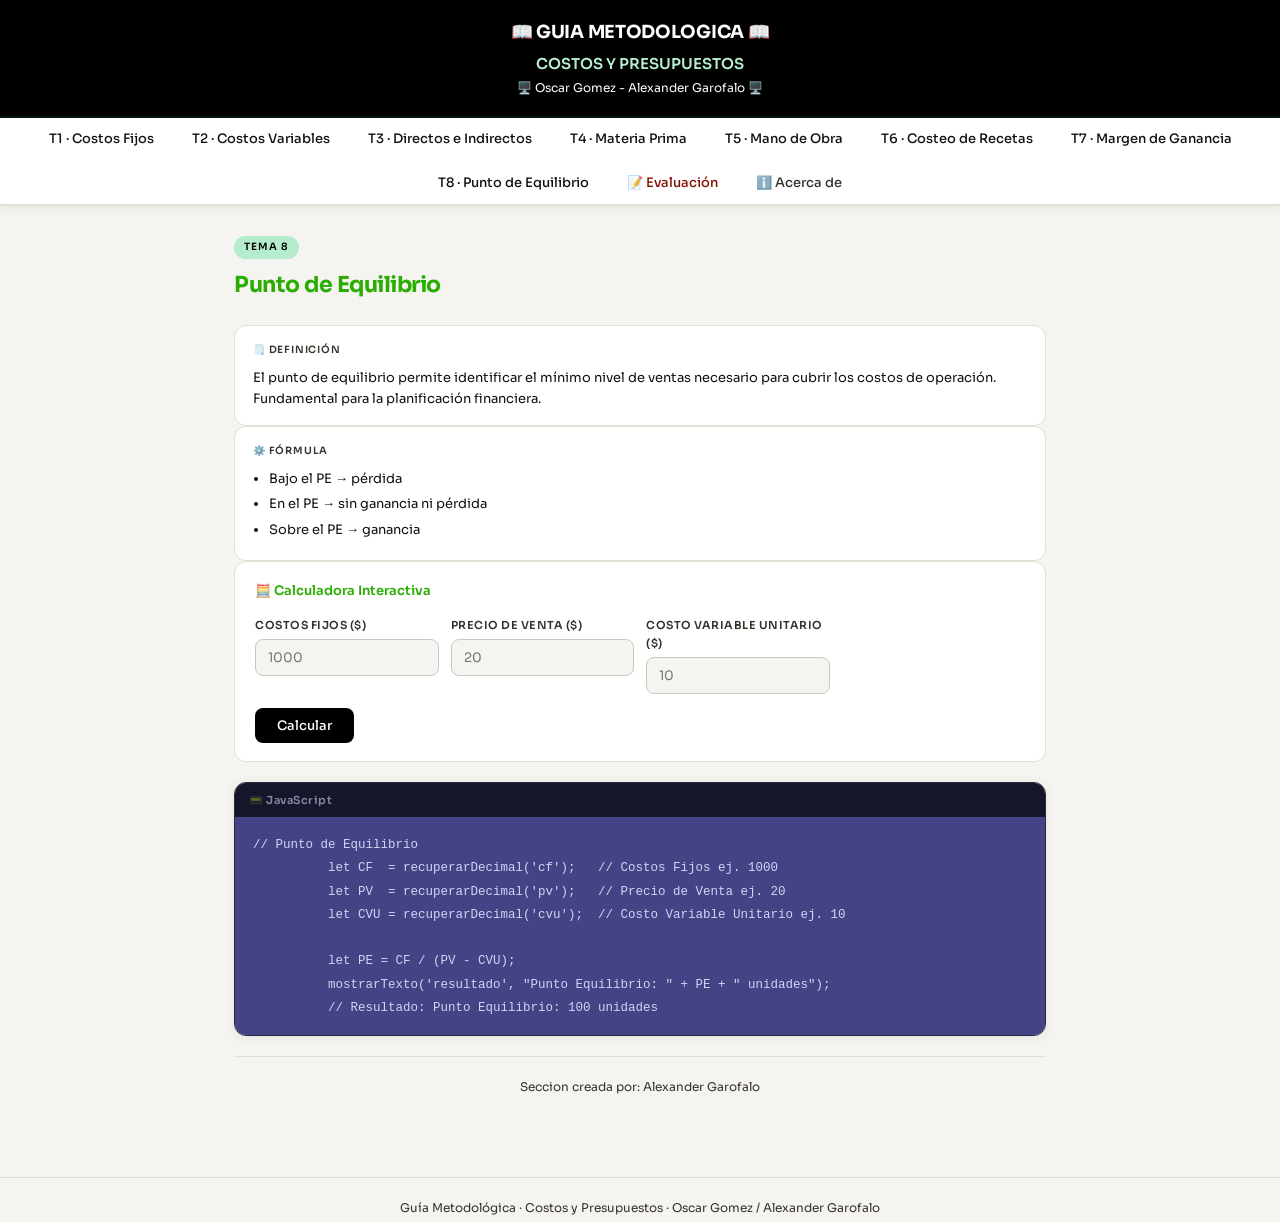
==== commit 11fa2059: "Mejoras de mis partes" ====
--- a/index.html
+++ b/index.html
@@ -52,54 +52,34 @@
         <h2>Costos Variables</h2>
       </div>
 
-      <div class="fila-dos-columnas">
-        <div class="columna-contenido">
-          <div class="caja-info">
-            <h4>🗒️ Definición</h4>
-            <p>Los costos variables cambian de acuerdo con la cantidad de productos elaborados o servicios ofrecidos. Son esenciales para calcular precios de venta, ganancias y niveles de producción rentables.</p>
-          </div>
-          <div class="caja-errores">
-            <h4>❌ Errores Comunes</h4>
-            <ul>
-              <li>Confundir costos variables con costos fijos.</li>
-              <li>No actualizar el costo variable unitario cuando cambian los insumos.</li>
-              <li>Calcular el total sin incluir todos los materiales.</li>
-            </ul>
-          </div>
-          <div class="caja-tips">
-            <h4>💡 Tips</h4>
-            <ul>
-              <li><strong>Test rápido:</strong> ¿Este gasto aumenta si produzco más? Si SÍ → es costo variable.</li>
-              <li><strong>Fórmula directa:</strong> CV Total = Costo Unitario × Cantidad producida.</li>
-              <li><strong>Consejo:</strong> Negociar precios con proveedores reduce los costos variables directamente.</li>
-            </ul>
-          </div>
-        </div>
-        <div class="columna-contenido">
-          <div class="caja-info">
-            <h4>⚙️ Características</h4>
-            <ul>
-              <li>Cambian según el volumen de producción.</li>
-              <li>Aumentan o disminuyen dependiendo de las ventas.</li>
-              <li>Son proporcionales a la actividad del negocio.</li>
-            </ul>
-          </div>
-          <div class="bloque-calculadora">
-            <h4>🧮 Calculadora Interactiva</h4>
-            <div class="grilla-campos">
-              <div class="campo">
-                <label>Costo por unidad ($)</label>
-                <input type="number" id="cv_cvu" placeholder="3" step="0.01" />
-              </div>
-              <div class="campo">
-                <label>Cantidad producida</label>
-                <input type="number" id="cv_cant" placeholder="50" />
-              </div>
-            </div>
-            <button class="boton-calcular" onclick="calcularCostosVariables()">Calcular</button>
-            <div class="caja-resultado" id="res_cv"></div>
-          </div>
-        </div>
+      <div class="caja-info">
+        <h4>🗒️ Definición</h4>
+        <p>Los costos variables cambian de acuerdo con la cantidad de productos elaborados o servicios ofrecidos. Son esenciales para calcular precios de venta, ganancias y niveles de producción rentables.</p>
+      </div>
+
+      <div class="caja-info">
+        <h4>⚙️ Características</h4>
+        <ul>
+          <li>Cambian según el volumen de producción.</li>
+          <li>Aumentan o disminuyen dependiendo de las ventas.</li>
+          <li>Son proporcionales a la actividad del negocio.</li>
+        </ul>
+      </div>
+
+      <div class="bloque-calculadora">
+        <h4>🧮 Calculadora Interactiva</h4>
+        <div class="grilla-campos">
+          <div class="campo">
+            <label>Costo por unidad ($)</label>
+            <input type="number" id="cv_cvu" placeholder="3" step="0.01" />
+          </div>
+          <div class="campo">
+            <label>Cantidad producida</label>
+            <input type="number" id="cv_cant" placeholder="50" />
+          </div>
+        </div>
+        <button class="boton-calcular" onclick="calcularCostosVariables()">Calcular</button>
+        <div class="caja-resultado" id="res_cv"></div>
       </div>
 
       <div class="bloque-codigo">
@@ -137,61 +117,41 @@
         <h2>Costos de Materia Prima</h2>
       </div>
 
-      <div class="fila-dos-columnas">
-        <div class="columna-contenido">
-          <div class="caja-info">
-            <h4>🗒️ Definición</h4>
-            <p>El control adecuado de la materia prima permite reducir desperdicios, mejorar la producción y obtener mayores ganancias dentro de una empresa.</p>
-          </div>
-          <div class="caja-errores">
-            <h4>❌ Errores Comunes</h4>
-            <ul>
-              <li>No considerar las mermas o desperdicios en el costo de materia prima.</li>
-              <li>Omitir la materia prima indirecta (empaques) al calcular el costo de producción.</li>
-              <li>No actualizar los precios de insumos ante variaciones del mercado.</li>
-            </ul>
-          </div>
-          <div class="caja-tips">
-            <h4>💡 Tips</h4>
-            <ul>
-              <li><strong>Factor de merma:</strong> Si la receta pide 100g y se desperdicia un 10%, el costo real es sobre 110g.</li>
-              <li><strong>Costeo exacto:</strong> Incluye TODOS los insumos: ingredientes, empaques y materiales indirectos.</li>
-              <li><strong>Consejo:</strong> Actualiza los costos cada vez que cambien los precios de proveedores.</li>
-            </ul>
-          </div>
-        </div>
-        <div class="columna-contenido">
-          <div class="caja-info">
-            <h4>⚙️ Tipos</h4>
-            <ul>
-              <li><strong>Directa:</strong> ingredientes principales del producto.</li>
-              <li><strong>Indirecta:</strong> empaques, etiquetas, condimentos.</li>
-            </ul>
-          </div>
-          <div class="bloque-calculadora">
-            <h4>🧮 Calculadora Interactiva</h4>
-            <div class="grilla-campos">
-              <div class="campo">
-                <label>Ingrediente 1 ($)</label>
-                <input type="number" id="mp_i1" placeholder="2" step="0.01" />
-              </div>
-              <div class="campo">
-                <label>Ingrediente 2 ($)</label>
-                <input type="number" id="mp_i2" placeholder="3" step="0.01" />
-              </div>
-              <div class="campo">
-                <label>Ingrediente 3 ($)</label>
-                <input type="number" id="mp_i3" placeholder="1" step="0.01" />
-              </div>
-              <div class="campo">
-                <label>% Merma (desperdicio)</label>
-                <input type="number" id="mp_merma" placeholder="10" />
-              </div>
-            </div>
-            <button class="boton-calcular" onclick="calcularMateriaPrima()">Calcular</button>
-            <div class="caja-resultado" id="res_mp"></div>
-          </div>
-        </div>
+      <div class="caja-info">
+        <h4>🗒️ Definición</h4>
+        <p>El control adecuado de la materia prima permite reducir desperdicios, mejorar la producción y obtener mayores ganancias dentro de una empresa.</p>
+      </div>
+
+      <div class="caja-info">
+        <h4>⚙️ Tipos</h4>
+        <ul>
+          <li><strong>Directa:</strong> ingredientes principales del producto.</li>
+          <li><strong>Indirecta:</strong> empaques, etiquetas, condimentos.</li>
+        </ul>
+      </div>
+
+      <div class="bloque-calculadora">
+        <h4>🧮 Calculadora Interactiva</h4>
+        <div class="grilla-campos">
+          <div class="campo">
+            <label>Ingrediente 1 ($)</label>
+            <input type="number" id="mp_i1" placeholder="2" step="0.01" />
+          </div>
+          <div class="campo">
+            <label>Ingrediente 2 ($)</label>
+            <input type="number" id="mp_i2" placeholder="3" step="0.01" />
+          </div>
+          <div class="campo">
+            <label>Ingrediente 3 ($)</label>
+            <input type="number" id="mp_i3" placeholder="1" step="0.01" />
+          </div>
+          <div class="campo">
+            <label>% Merma (desperdicio)</label>
+            <input type="number" id="mp_merma" placeholder="10" />
+          </div>
+        </div>
+        <button class="boton-calcular" onclick="calcularMateriaPrima()">Calcular</button>
+        <div class="caja-resultado" id="res_mp"></div>
       </div>
 
       <div class="bloque-codigo">
@@ -230,64 +190,44 @@
         <h2>Costeo de Recetas</h2>
       </div>
 
-      <div class="fila-dos-columnas">
-        <div class="columna-contenido">
-          <div class="caja-info">
-            <h4>🗒️ Definición</h4>
-            <p>El costeo de recetas permite calcular el costo total de los ingredientes de un alimento o bebida. Muy utilizado en restaurantes y cafeterías para fijar precios correctos.</p>
-          </div>
-          <div class="caja-errores">
-            <h4>❌ Errores Comunes</h4>
-            <ul>
-              <li>No considerar el desperdicio o merma al calcular el costo.</li>
-              <li>Olvidar ingredientes secundarios (sal, condimentos, empaque).</li>
-              <li>No actualizar los precios de ingredientes cuando varían en el mercado.</li>
-            </ul>
-          </div>
-          <div class="caja-tips">
-            <h4>💡 Tips</h4>
-            <ul>
-              <li><strong>Formato:</strong> Usa una tabla: Ingrediente │ Cantidad │ Precio unitario │ Costo parcial.</li>
-              <li><strong>Regla del costo objetivo:</strong> El costo no debe superar el 30–35% del precio de venta.</li>
-              <li><strong>Hack productivo:</strong> Pesa y mide con precisión — 10g extra × 100 platos es significativo.</li>
-            </ul>
-          </div>
-        </div>
-        <div class="columna-contenido">
-          <div class="caja-info">
-            <h4>⚙️ Elementos del Costeo</h4>
-            <ul>
-              <li>Ingredientes y sus cantidades.</li>
-              <li>Precio unitario de cada ingrediente.</li>
-              <li>Costo total por receta.</li>
-              <li>El margen de ganancia se agrega al costo para fijar el precio de venta.</li>
-            </ul>
-          </div>
-          <div class="bloque-calculadora">
-            <h4>🧮 Calculadora interactiva</h4>
-            <div class="tabla-ingredientes">
-              <div class="fila-encabezado-tabla"><span>Ingrediente</span><span>Costo ($)</span></div>
-              <div class="fila-ingrediente">
-                <input type="text" id="rec_n1" placeholder="Harina" />
-                <input type="number" id="rec_c1" placeholder="1.50" step="0.01" />
-              </div>
-              <div class="fila-ingrediente">
-                <input type="text" id="rec_n2" placeholder="Huevos" />
-                <input type="number" id="rec_c2" placeholder="2.00" step="0.01" />
-              </div>
-              <div class="fila-ingrediente">
-                <input type="text" id="rec_n3" placeholder="Azúcar" />
-                <input type="number" id="rec_c3" placeholder="1.00" step="0.01" />
-              </div>
-              <div class="fila-ingrediente">
-                <input type="text" id="rec_n4" placeholder="Otro..." />
-                <input type="number" id="rec_c4" placeholder="0" step="0.01" />
-              </div>
-            </div>
-            <button class="boton-calcular" onclick="calcularReceta()">Calcular</button>
-            <div class="caja-resultado" id="res_rec"></div>
-          </div>
-        </div>
+      <div class="caja-info">
+        <h4>🗒️ Definición</h4>
+        <p>El costeo de recetas permite calcular el costo total de los ingredientes de un alimento o bebida. Muy utilizado en restaurantes y cafeterías para fijar precios correctos.</p>
+      </div>
+
+      <div class="caja-info">
+        <h4>⚙️ Elementos del Costeo</h4>
+        <ul>
+          <li>Ingredientes y sus cantidades.</li>
+          <li>Precio unitario de cada ingrediente.</li>
+          <li>Costo total por receta.</li>
+          <li>El margen de ganancia se agrega al costo para fijar el precio de venta.</li>
+        </ul>
+      </div>
+
+      <div class="bloque-calculadora">
+        <h4>🧮 Calculadora interactiva</h4>
+        <div class="tabla-ingredientes">
+          <div class="fila-encabezado-tabla"><span>Ingrediente</span><span>Costo ($)</span></div>
+          <div class="fila-ingrediente">
+            <input type="text" id="rec_n1" placeholder="Harina" />
+            <input type="number" id="rec_c1" placeholder="1.50" step="0.01" />
+          </div>
+          <div class="fila-ingrediente">
+            <input type="text" id="rec_n2" placeholder="Huevos" />
+            <input type="number" id="rec_c2" placeholder="2.00" step="0.01" />
+          </div>
+          <div class="fila-ingrediente">
+            <input type="text" id="rec_n3" placeholder="Azúcar" />
+            <input type="number" id="rec_c3" placeholder="1.00" step="0.01" />
+          </div>
+          <div class="fila-ingrediente">
+            <input type="text" id="rec_n4" placeholder="Otro..." />
+            <input type="number" id="rec_c4" placeholder="0" step="0.01" />
+          </div>
+        </div>
+        <button class="boton-calcular" onclick="calcularReceta()">Calcular</button>
+        <div class="caja-resultado" id="res_rec"></div>
       </div>
 
       <div class="bloque-codigo">
@@ -341,58 +281,38 @@
         <h2>Punto de Equilibrio</h2>
       </div>
 
-      <div class="fila-dos-columnas">
-        <div class="columna-contenido">
-          <div class="caja-info">
-            <h4>🗒️ Definición</h4>
-            <p>El punto de equilibrio permite identificar el mínimo nivel de ventas necesario para cubrir los costos de operación. Fundamental para la planificación financiera.</p>
-          </div>
-          <div class="caja-errores">
-            <h4>❌ Errores Comunes</h4>
-            <ul>
-              <li>Usar el costo total en lugar del costo variable UNITARIO en la fórmula.</li>
-              <li>No actualizar el punto de equilibrio cuando cambian costos o precios.</li>
-              <li>Confundir punto de equilibrio en unidades con el punto de equilibrio en dinero.</li>
-            </ul>
-          </div>
-          <div class="caja-tips">
-            <h4>💡 Tips</h4>
-            <ul>
-              <li><strong>PE en dinero:</strong> PE$ = Costos Fijos / (1 − Costo Variable / Precio Venta).</li>
-              <li><strong>Estrategia:</strong> Para bajar el PE: reduce costos fijos, sube precio o baja costo variable.</li>
-              <li><strong>Interpretación:</strong> Bajo el PE = pérdida. En el PE = cero ganancia. Sobre el PE = ganancia.</li>
-            </ul>
-          </div>
-        </div>
-        <div class="columna-contenido">
-          <div class="caja-info">
-            <h4>⚙️ Fórmula</h4>
-            <ul>
-              <li>Bajo el PE → pérdida</li>
-              <li>En el PE → sin ganancia ni pérdida</li>
-              <li>Sobre el PE → ganancia</li>
-            </ul>
-          </div>
-          <div class="bloque-calculadora">
-            <h4>🧮 Calculadora Interactiva</h4>
-            <div class="grilla-campos">
-              <div class="campo">
-                <label>Costos Fijos ($)</label>
-                <input type="number" id="pe_cf" placeholder="1000" step="0.01" />
-              </div>
-              <div class="campo">
-                <label>Precio de Venta ($)</label>
-                <input type="number" id="pe_pv" placeholder="20" step="0.01" />
-              </div>
-              <div class="campo">
-                <label>Costo Variable Unitario ($)</label>
-                <input type="number" id="pe_cvu" placeholder="10" step="0.01" />
-              </div>
-            </div>
-            <button class="boton-calcular" onclick="calcularPuntoEquilibrio()">Calcular</button>
-            <div class="caja-resultado" id="res_pe"></div>
-          </div>
-        </div>
+      <div class="caja-info">
+        <h4>🗒️ Definición</h4>
+        <p>El punto de equilibrio permite identificar el mínimo nivel de ventas necesario para cubrir los costos de operación. Fundamental para la planificación financiera.</p>
+      </div>
+
+      <div class="caja-info">
+        <h4>⚙️ Fórmula</h4>
+        <ul>
+          <li>Bajo el PE → pérdida</li>
+          <li>En el PE → sin ganancia ni pérdida</li>
+          <li>Sobre el PE → ganancia</li>
+        </ul>
+      </div>
+
+      <div class="bloque-calculadora">
+        <h4>🧮 Calculadora Interactiva</h4>
+        <div class="grilla-campos">
+          <div class="campo">
+            <label>Costos Fijos ($)</label>
+            <input type="number" id="pe_cf" placeholder="1000" step="0.01" />
+          </div>
+          <div class="campo">
+            <label>Precio de Venta ($)</label>
+            <input type="number" id="pe_pv" placeholder="20" step="0.01" />
+          </div>
+          <div class="campo">
+            <label>Costo Variable Unitario ($)</label>
+            <input type="number" id="pe_cvu" placeholder="10" step="0.01" />
+          </div>
+        </div>
+        <button class="boton-calcular" onclick="calcularPuntoEquilibrio()">Calcular</button>
+        <div class="caja-resultado" id="res_pe"></div>
       </div>
 
       <div class="bloque-codigo">
@@ -520,6 +440,7 @@
           <a href="#">🐙 GitHub: @Norfolllk</a>
         </div>
       </div>
+	  
       <div class="tarjeta-perfil">
         <div class="avatar-perfil">🐢</div>
         <h3>Oscar Gomez</h3>
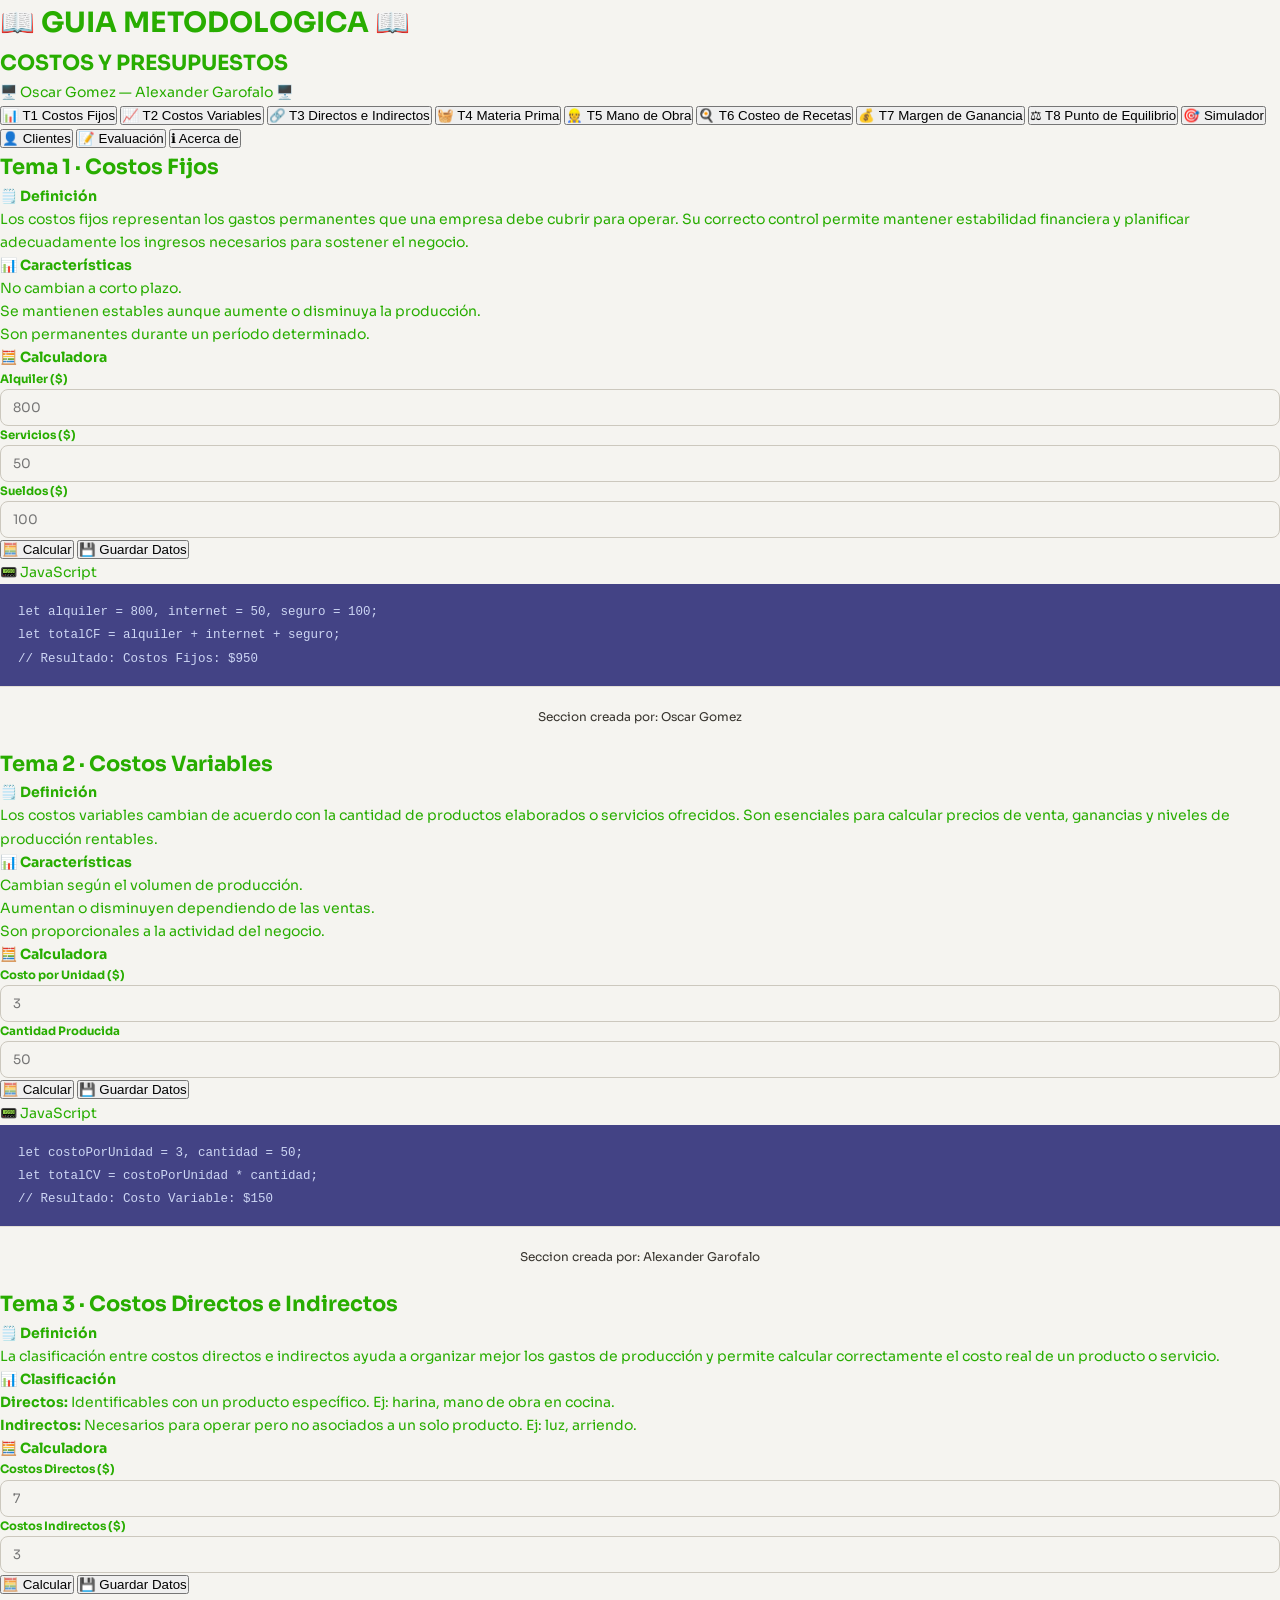
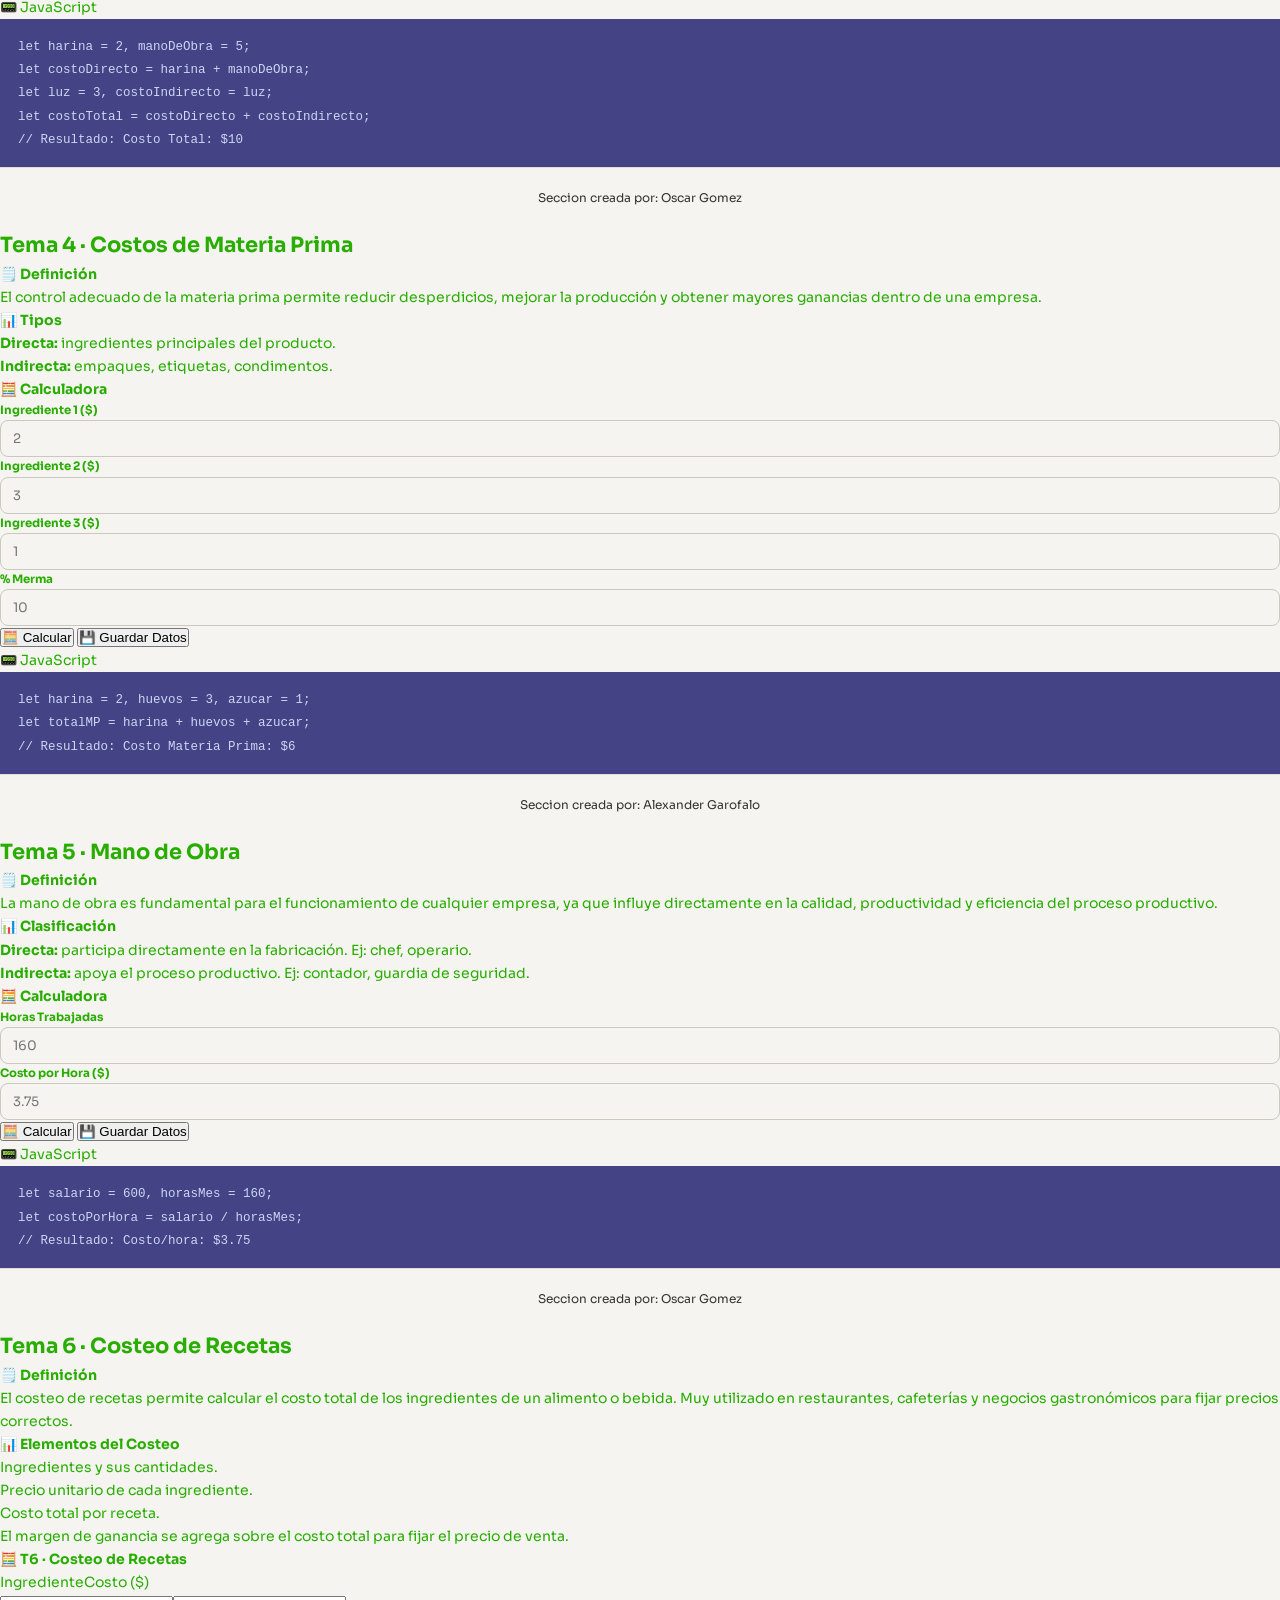
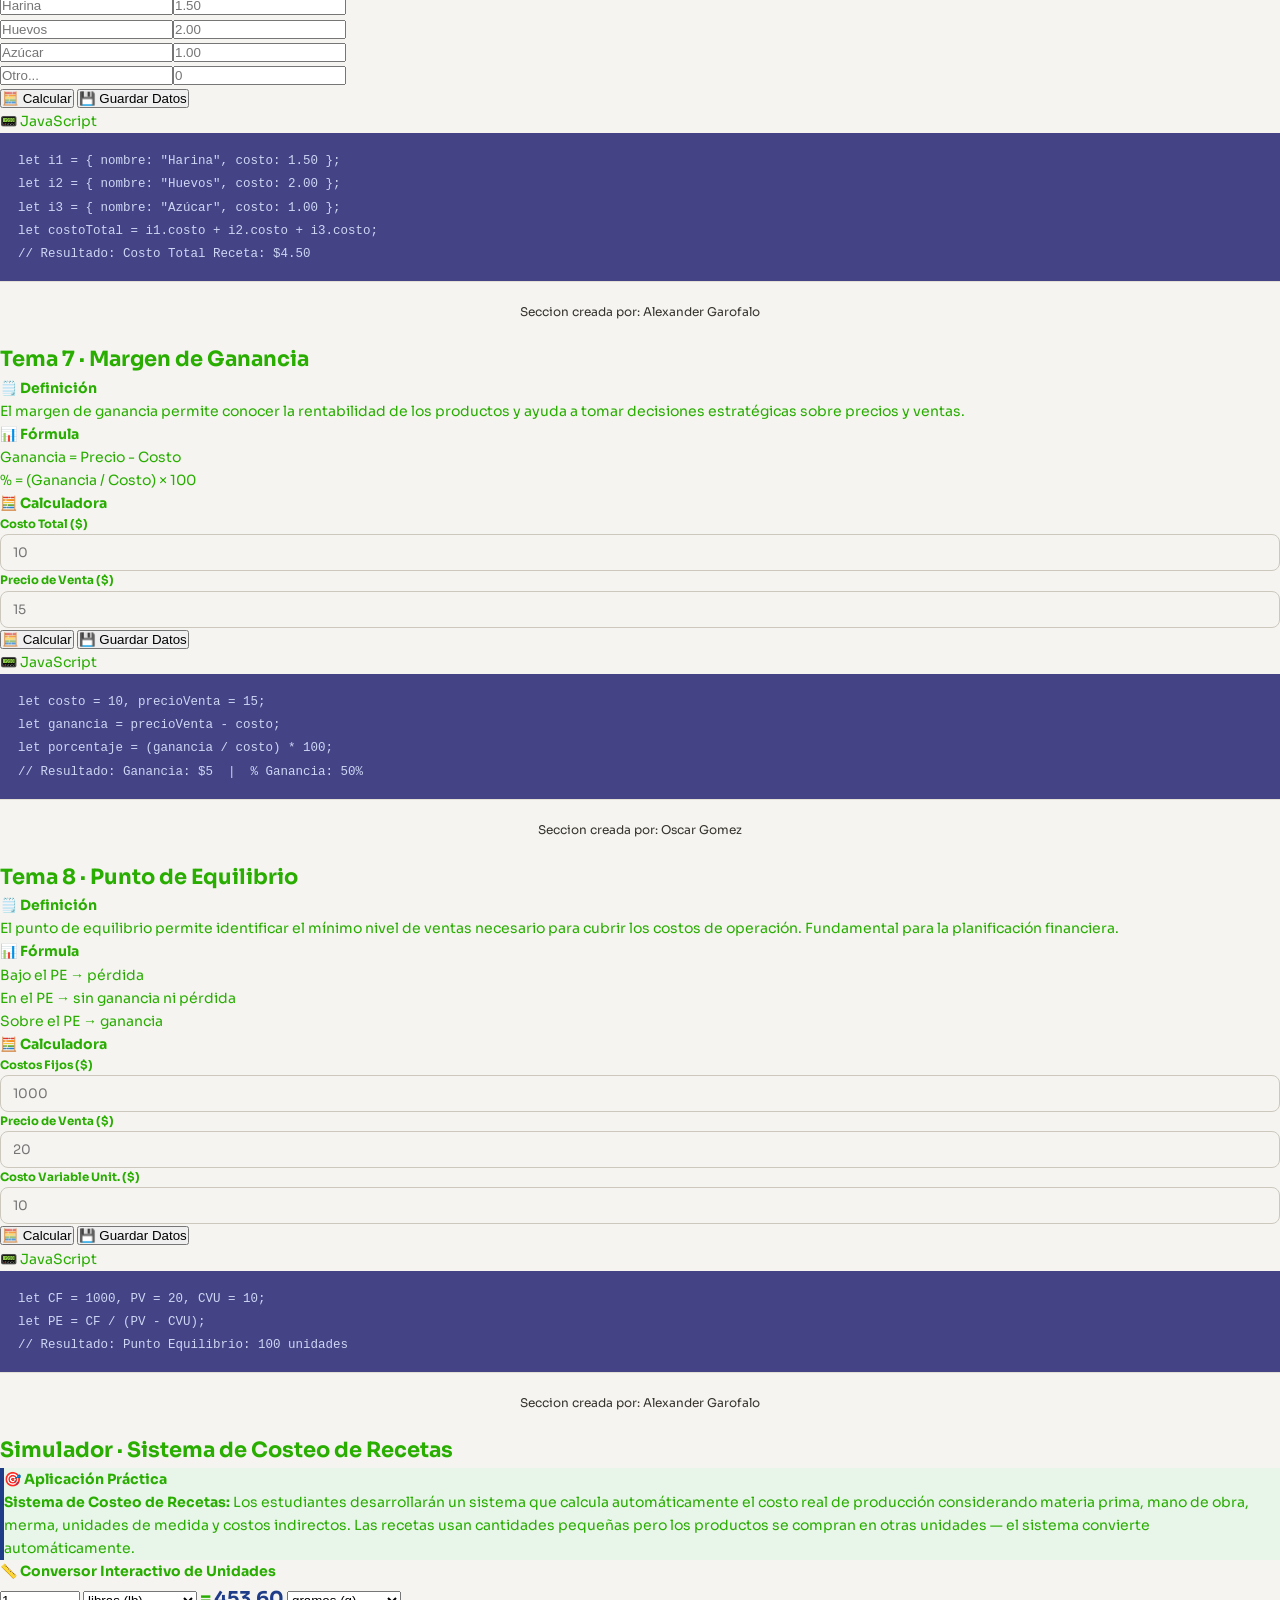
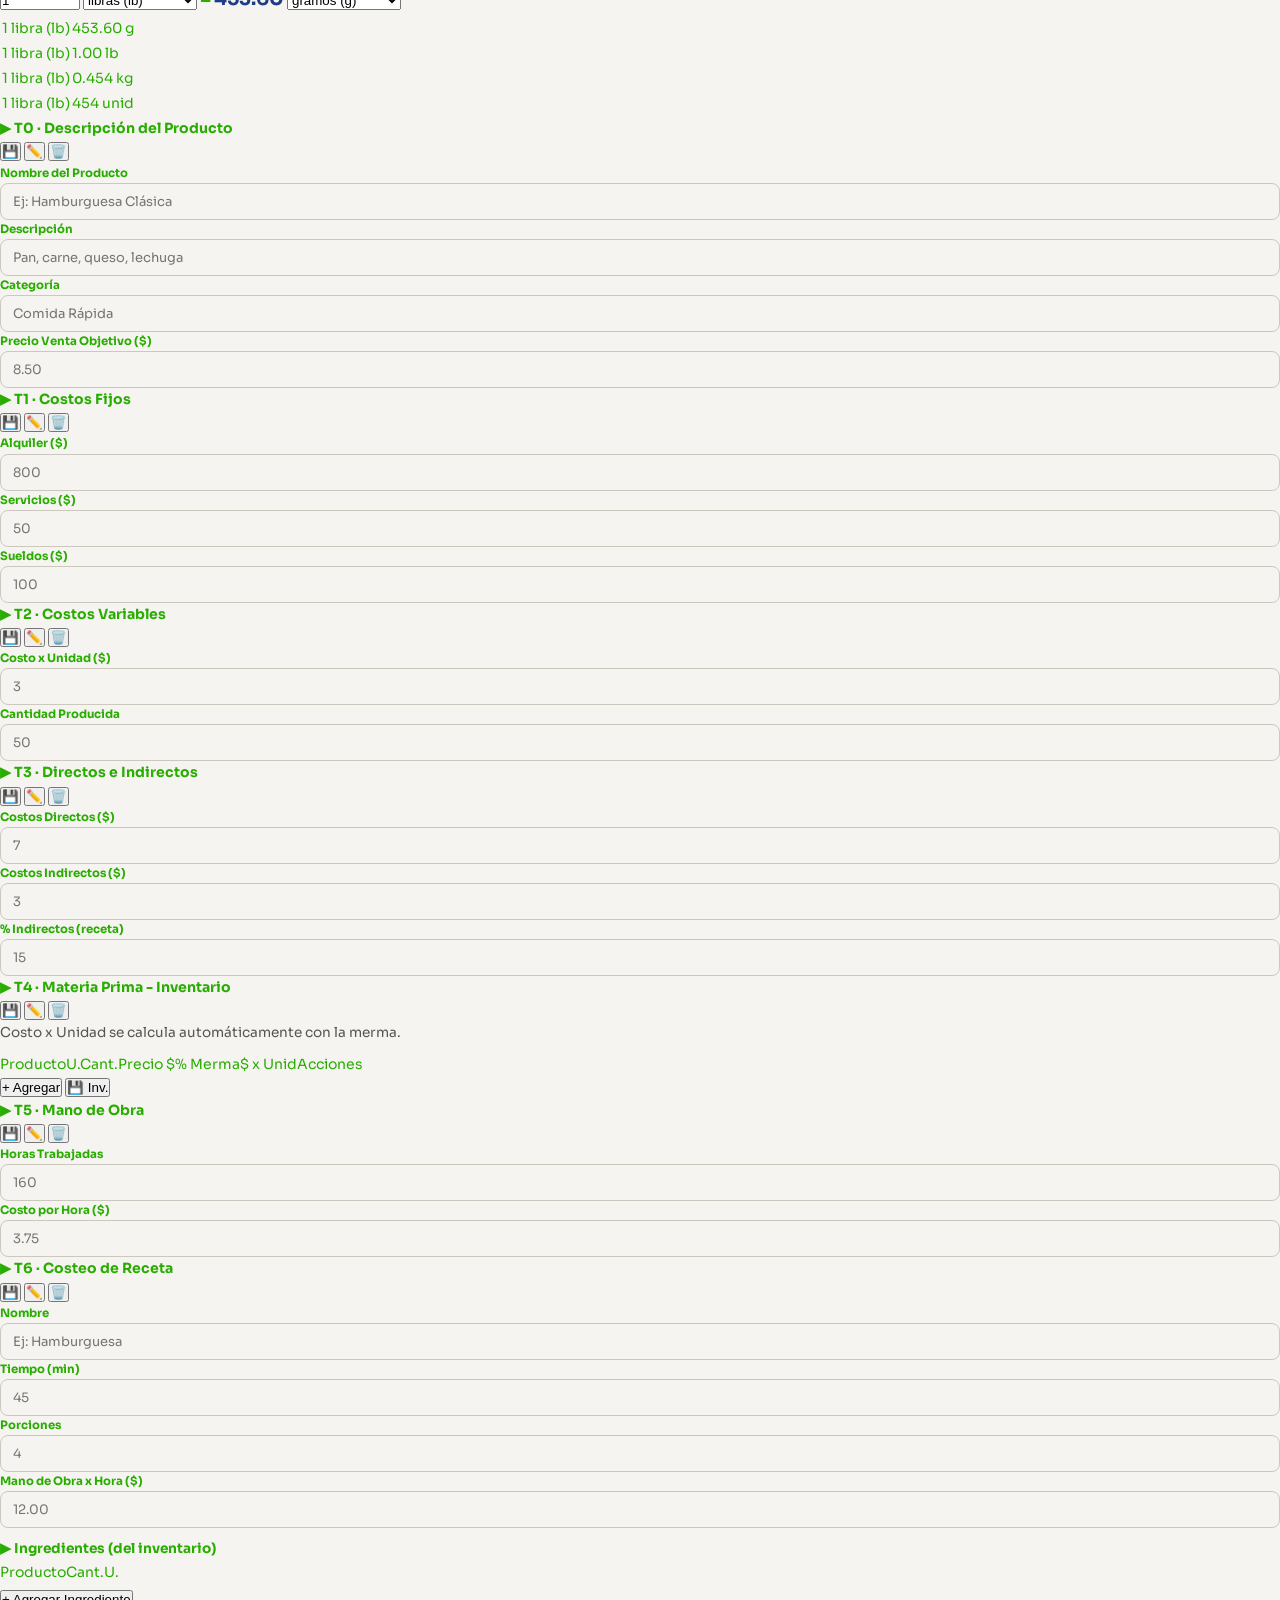
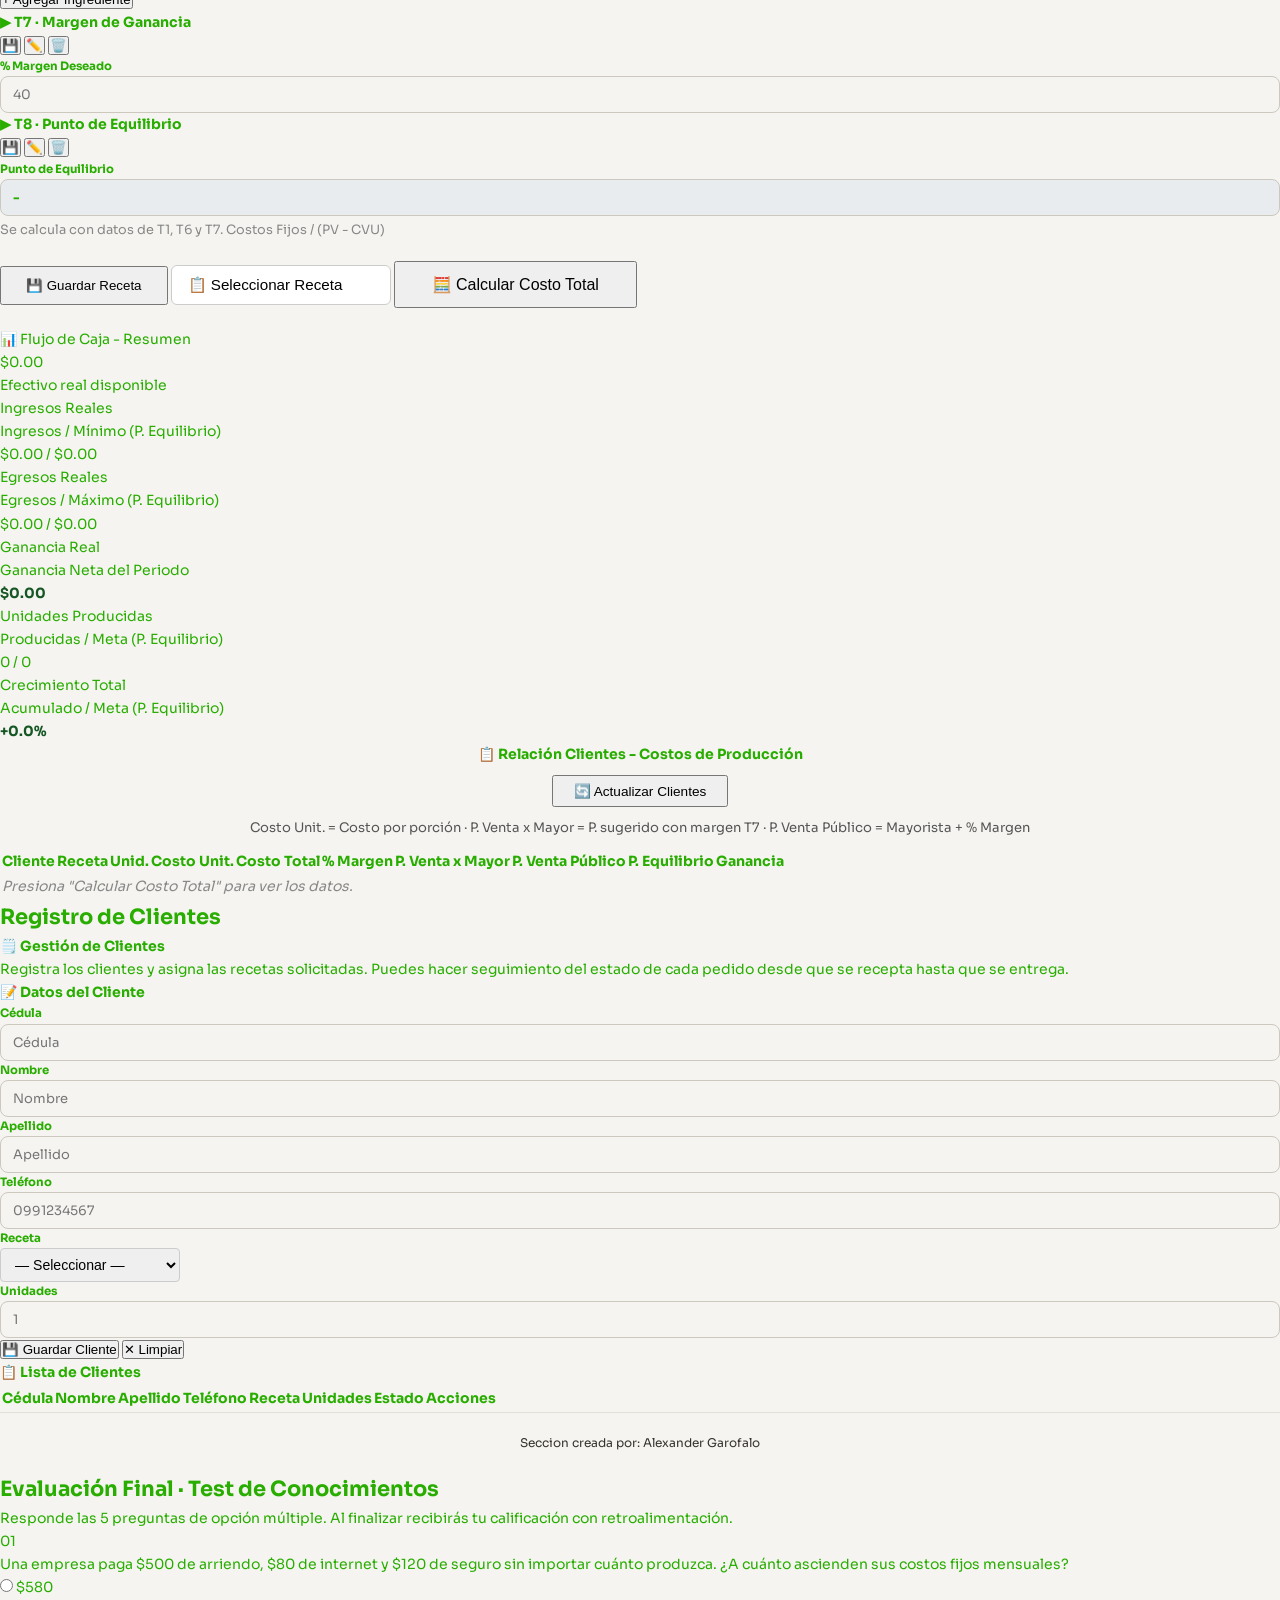
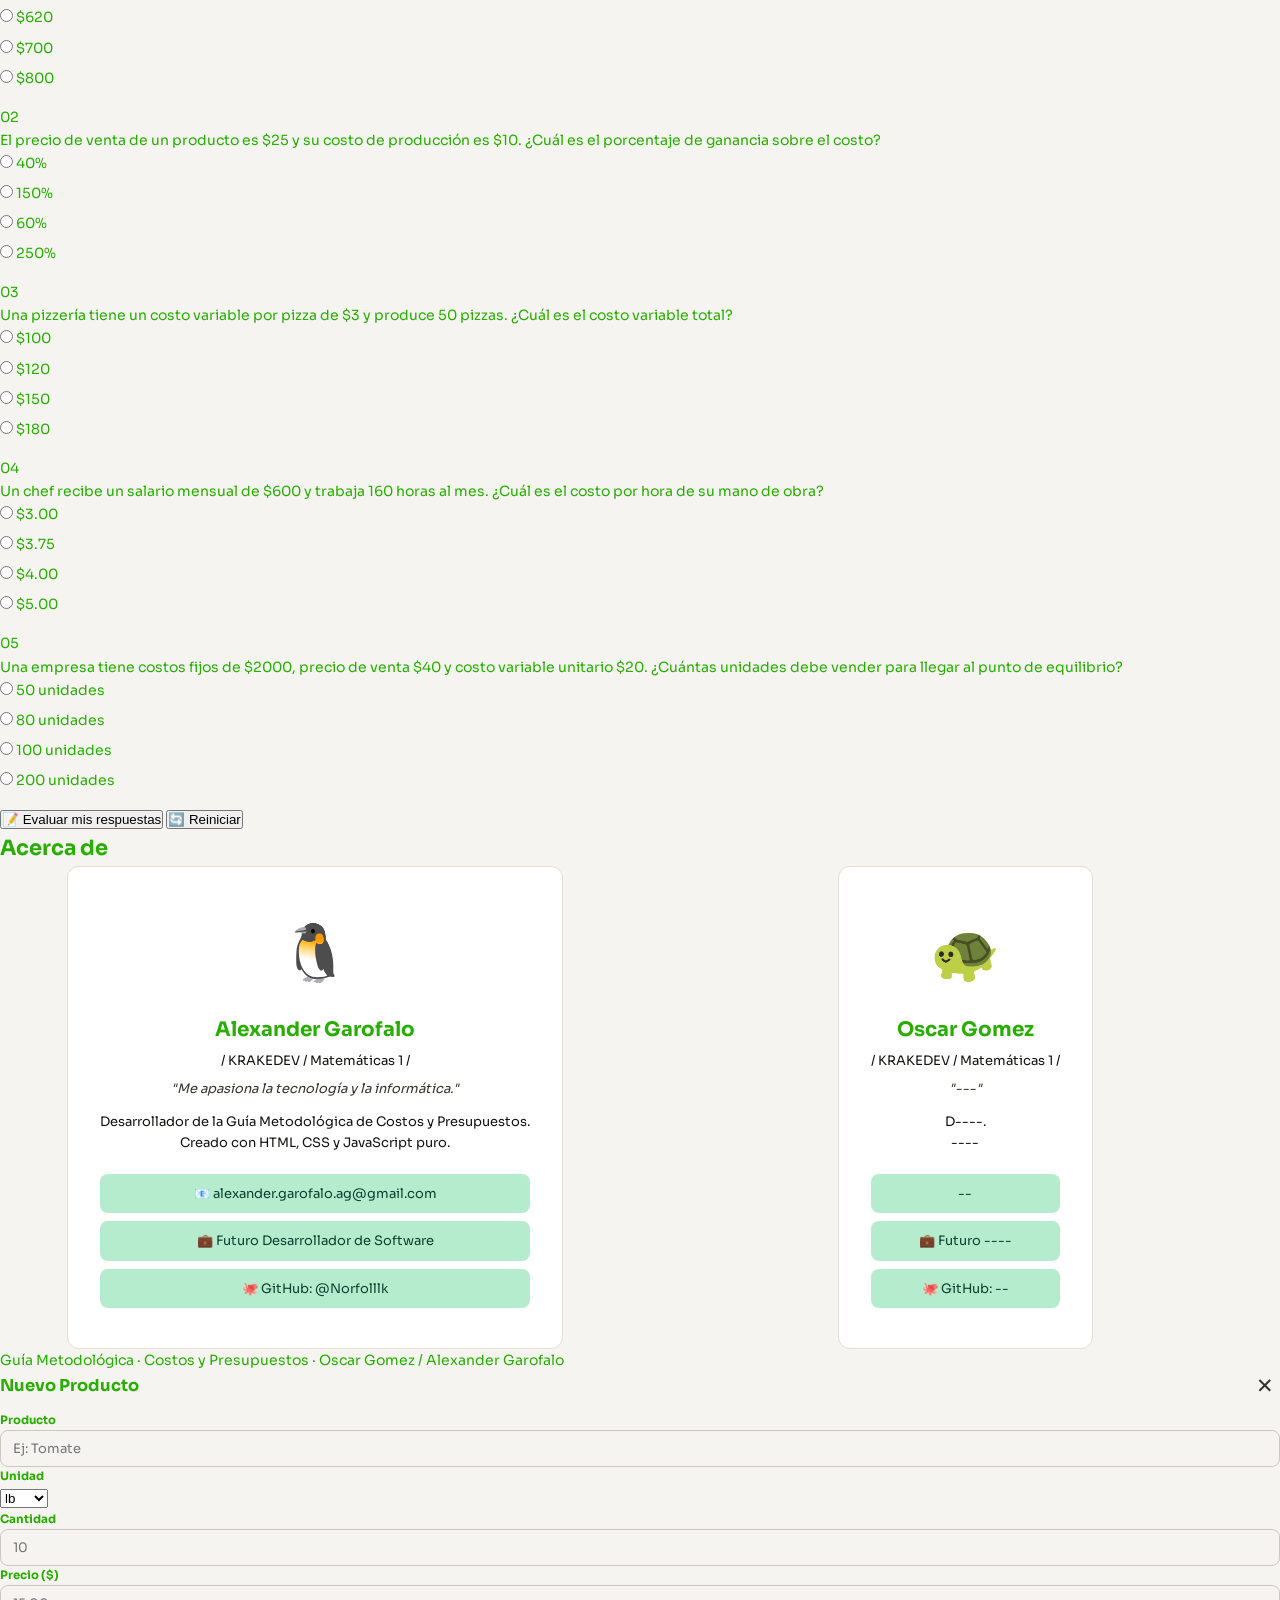
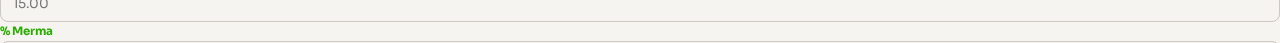
==== commit 1d99c750: "feat: clientes CRUD, relación clientes-costos, validación de inputs, persistencia de costos por rece" ====
--- a/index.html
+++ b/index.html
@@ -1,469 +1,828 @@
 <!DOCTYPE html>
 <html lang="es">
 <head>
-  <meta charset="UTF-8" />
-  <meta name="viewport" content="width=device-width, initial-scale=1.0" />
-  <title>G.M. — C.y P.</title>
-  <link rel="stylesheet" href="cyp.css" />
+  <meta charset="UTF-8">
+  <meta name="viewport" content="width=device-width, initial-scale=1.0">
+  <title>Guía Metodológica - Costos y Presupuestos</title>
+  <link rel="stylesheet" href="cyp.css">
 </head>
 <body>
 
-  <!-- ───── ENCABEZADO ───── -->
-  <header class="encabezado-sitio">
-    <h1>📖 GUIA METODOLOGICA 📖</h1>
-    <h2>COSTOS Y PRESUPUESTOS</h2>
-    <p>🖥️ Oscar Gomez - Alexander Garofalo 🖥️</p>
-  </header>
-
-  <!-- ───── BARRA DE PESTAÑAS ───── -->
-  <nav class="barra-navegacion" id="barraTabs">
-    <button class="boton-tab" data-seccion="t1" onclick="cambiarSeccion('t1', this)">T1 · Costos Fijos</button>
-    <button class="boton-tab" data-seccion="t2" onclick="cambiarSeccion('t2', this)">T2 · Costos Variables</button>
-    <button class="boton-tab" data-seccion="t3" onclick="cambiarSeccion('t3', this)">T3 · Directos e Indirectos</button>
-    <button class="boton-tab" data-seccion="t4" onclick="cambiarSeccion('t4', this)">T4 · Materia Prima</button>
-    <button class="boton-tab" data-seccion="t5" onclick="cambiarSeccion('t5', this)">T5 · Mano de Obra</button>
-    <button class="boton-tab" data-seccion="t6" onclick="cambiarSeccion('t6', this)">T6 · Costeo de Recetas</button>
-    <button class="boton-tab" data-seccion="t7" onclick="cambiarSeccion('t7', this)">T7 · Margen de Ganancia</button>
-    <button class="boton-tab" data-seccion="t8" onclick="cambiarSeccion('t8', this)">T8 · Punto de Equilibrio</button>
-    <button class="boton-tab boton-evaluacion" data-seccion="evaluacion" onclick="cambiarSeccion('evaluacion', this)">📝 Evaluación</button>
-    <button class="boton-tab boton-info" data-seccion="acerca-de" onclick="cambiarSeccion('acerca-de', this)">ℹ️ Acerca de</button>
-  </nav>
-
-  <!-- ───── CONTENIDO PRINCIPAL ───── -->
-  <main class="contenedor-principal">
-
-    <!-- ══ TEMA 1 · COSTOS FIJOS ══ -->
-    <section id="t1" class="seccion">
-      <h3>Costos Fijos</h3>
-      <input type="text" id="cf_alq" placeholder="Alquiler">
-      <input type="text" id="cf_serv" placeholder="Servicios">
-      <input type="text" id="cf_suel" placeholder="Sueldos">
-      <button onclick="calcularCostosFijos()">Calcular</button>
-      <div id="res_cf"></div>
-      <footer class="pie-pagina">
-        <p>Seccion creada por: Oscar Gomez</p>
-      </footer>
-    </section>
-
-    <!-- ══ TEMA 2 · COSTOS VARIABLES ══ -->
-    <section id="t2" class="seccion">
-      <div class="encabezado-tema">
-        <span class="etiqueta-tema">Tema 2</span>
-        <h2>Costos Variables</h2>
-      </div>
-
-      <div class="caja-info">
-        <h4>🗒️ Definición</h4>
-        <p>Los costos variables cambian de acuerdo con la cantidad de productos elaborados o servicios ofrecidos. Son esenciales para calcular precios de venta, ganancias y niveles de producción rentables.</p>
-      </div>
-
-      <div class="caja-info">
-        <h4>⚙️ Características</h4>
-        <ul>
-          <li>Cambian según el volumen de producción.</li>
-          <li>Aumentan o disminuyen dependiendo de las ventas.</li>
-          <li>Son proporcionales a la actividad del negocio.</li>
-        </ul>
-      </div>
-
-      <div class="bloque-calculadora">
-        <h4>🧮 Calculadora Interactiva</h4>
-        <div class="grilla-campos">
-          <div class="campo">
-            <label>Costo por unidad ($)</label>
-            <input type="number" id="cv_cvu" placeholder="3" step="0.01" />
+<header>
+  <h1>📖 GUIA METODOLOGICA 📖</h1>
+  <h2>COSTOS Y PRESUPUESTOS</h2>
+  <p>🖥️ Oscar Gomez — Alexander Garofalo 🖥️</p>
+</header>
+
+<nav>
+  <button onclick="cambiarSeccion('t1', this)">📊 T1 Costos Fijos</button>
+  <button onclick="cambiarSeccion('t2', this)">📈 T2 Costos Variables</button>
+  <button onclick="cambiarSeccion('t3', this)">🔗 T3 Directos e Indirectos</button>
+  <button onclick="cambiarSeccion('t4', this)">🧺 T4 Materia Prima</button>
+  <button onclick="cambiarSeccion('t5', this)">👷 T5 Mano de Obra</button>
+  <button onclick="cambiarSeccion('t6', this)">🍳 T6 Costeo de Recetas</button>
+  <button onclick="cambiarSeccion('t7', this)">💰 T7 Margen de Ganancia</button>
+  <button onclick="cambiarSeccion('t8', this)">⚖ T8 Punto de Equilibrio</button>
+   <button onclick="cambiarSeccion('simulador', this)">🎯 Simulador</button>
+   <button onclick="cambiarSeccion('clientes', this)">👤 Clientes</button>
+   <button onclick="cambiarSeccion('evaluacion', this)">📝 Evaluación</button>
+  <button onclick="cambiarSeccion('acerca-de', this)">ℹ Acerca de</button>
+</nav>
+
+<main>
+
+<!-- ═══ T1 · COSTOS FIJOS ═══ -->
+<section id="t1" class="activa">
+  <h2>Tema 1 · Costos Fijos</h2>
+
+  <div class="info-card">
+    <h4>🗒️ Definición</h4>
+    <p>Los costos fijos representan los gastos permanentes que una empresa debe cubrir para operar. Su correcto control permite mantener estabilidad financiera y planificar adecuadamente los ingresos necesarios para sostener el negocio.</p>
+  </div>
+
+  <div class="info-card">
+    <h4>📊 Características</h4>
+    <ul>
+      <li>No cambian a corto plazo.</li>
+      <li>Se mantienen estables aunque aumente o disminuya la producción.</li>
+      <li>Son permanentes durante un período determinado.</li>
+    </ul>
+  </div>
+
+  <div class="calc-box">
+    <h4>🧮 Calculadora</h4>
+    <div class="fila-form">
+      <div class="campo"><h5>Alquiler ($)</h5><input type="number" id="cf_alq" placeholder="800" step="0.01"></div>
+      <div class="campo"><h5>Servicios ($)</h5><input type="number" id="cf_serv" placeholder="50" step="0.01"></div>
+      <div class="campo"><h5>Sueldos ($)</h5><input type="number" id="cf_suel" placeholder="100" step="0.01"></div>
+    </div>
+    <div class="botonera">
+      <button onclick="calcularCostosFijos()">🧮 Calcular</button>
+      <button class="secundario" onclick="enviarAlSimulador('t1')">💾 Guardar Datos</button>
+    </div>
+    <div class="resultado" id="res_cf"></div>
+  </div>
+
+    <div class="codigo-box">
+      <div class="etiqueta">📟 JavaScript</div>
+<pre><code>let alquiler = 800, internet = 50, seguro = 100;
+let totalCF = alquiler + internet + seguro;
+// Resultado: Costos Fijos: $950</code></pre>
+    </div>
+  <footer class="pie-pagina"><p>Seccion creada por: Oscar Gomez</p></footer>
+</section>
+
+<!-- ═══ T2 · COSTOS VARIABLES ═══ -->
+<section id="t2">
+  <h2>Tema 2 · Costos Variables</h2>
+
+  <div class="info-card">
+    <h4>🗒️ Definición</h4>
+    <p>Los costos variables cambian de acuerdo con la cantidad de productos elaborados o servicios ofrecidos. Son esenciales para calcular precios de venta, ganancias y niveles de producción rentables.</p>
+  </div>
+
+  <div class="info-card">
+    <h4>📊 Características</h4>
+    <ul>
+      <li>Cambian según el volumen de producción.</li>
+      <li>Aumentan o disminuyen dependiendo de las ventas.</li>
+      <li>Son proporcionales a la actividad del negocio.</li>
+    </ul>
+  </div>
+
+  <div class="calc-box">
+    <h4>🧮 Calculadora</h4>
+    <div class="fila-form">
+      <div class="campo"><h5>Costo por Unidad ($)</h5><input type="number" id="cv_cvu" placeholder="3" step="0.01"></div>
+      <div class="campo"><h5>Cantidad Producida</h5><input type="number" id="cv_cant" placeholder="50"></div>
+    </div>
+    <div class="botonera">
+      <button onclick="calcularCostosVariables()">🧮 Calcular</button>
+      <button class="secundario" onclick="enviarAlSimulador('t2')">💾 Guardar Datos</button>
+    </div>
+    <div class="resultado" id="res_cv"></div>
+  </div>
+
+  <div class="codigo-box">
+    <div class="etiqueta">📟 JavaScript</div>
+<pre><code>let costoPorUnidad = 3, cantidad = 50;
+let totalCV = costoPorUnidad * cantidad;
+// Resultado: Costo Variable: $150</code></pre>
+    </div>
+  <footer class="pie-pagina"><p>Seccion creada por: Alexander Garofalo</p></footer>
+</section>
+
+<!-- ═══ T3 · DIRECTOS E INDIRECTOS ═══ -->
+<section id="t3">
+  <h2>Tema 3 · Costos Directos e Indirectos</h2>
+
+  <div class="info-card">
+    <h4>🗒️ Definición</h4>
+    <p>La clasificación entre costos directos e indirectos ayuda a organizar mejor los gastos de producción y permite calcular correctamente el costo real de un producto o servicio.</p>
+  </div>
+
+  <div class="info-card">
+    <h4>📊 Clasificación</h4>
+    <ul>
+      <li><strong>Directos:</strong> Identificables con un producto específico. Ej: harina, mano de obra en cocina.</li>
+      <li><strong>Indirectos:</strong> Necesarios para operar pero no asociados a un solo producto. Ej: luz, arriendo.</li>
+    </ul>
+  </div>
+
+  <div class="calc-box">
+    <h4>🧮 Calculadora</h4>
+    <div class="fila-form">
+      <div class="campo"><h5>Costos Directos ($)</h5><input type="number" id="ci_dir" placeholder="7" step="0.01"></div>
+      <div class="campo"><h5>Costos Indirectos ($)</h5><input type="number" id="ci_ind" placeholder="3" step="0.01"></div>
+    </div>
+    <div class="botonera">
+      <button onclick="calcularDirectosIndirectos()">🧮 Calcular</button>
+      <button class="secundario" onclick="enviarAlSimulador('t3')">💾 Guardar Datos</button>
+    </div>
+    <div class="resultado" id="res_ci"></div>
+  </div>
+
+  <div class="codigo-box">
+    <div class="etiqueta">📟 JavaScript</div>
+<pre><code>let harina = 2, manoDeObra = 5;
+let costoDirecto = harina + manoDeObra;
+let luz = 3, costoIndirecto = luz;
+let costoTotal = costoDirecto + costoIndirecto;
+// Resultado: Costo Total: $10</code></pre>
+    </div>
+  <footer class="pie-pagina"><p>Seccion creada por: Oscar Gomez</p></footer>
+</section>
+
+<!-- ═══ T4 · MATERIA PRIMA ═══ -->
+<section id="t4">
+  <h2>Tema 4 · Costos de Materia Prima</h2>
+
+  <div class="info-card">
+    <h4>🗒️ Definición</h4>
+    <p>El control adecuado de la materia prima permite reducir desperdicios, mejorar la producción y obtener mayores ganancias dentro de una empresa.</p>
+  </div>
+
+  <div class="info-card">
+    <h4>📊 Tipos</h4>
+    <ul>
+      <li><strong>Directa:</strong> ingredientes principales del producto.</li>
+      <li><strong>Indirecta:</strong> empaques, etiquetas, condimentos.</li>
+    </ul>
+  </div>
+
+  <div class="calc-box">
+    <h4>🧮 Calculadora</h4>
+    <div class="fila-form">
+      <div class="campo"><h5>Ingrediente 1 ($)</h5><input type="number" id="mp_i1" placeholder="2" step="0.01"></div>
+      <div class="campo"><h5>Ingrediente 2 ($)</h5><input type="number" id="mp_i2" placeholder="3" step="0.01"></div>
+      <div class="campo"><h5>Ingrediente 3 ($)</h5><input type="number" id="mp_i3" placeholder="1" step="0.01"></div>
+      <div class="campo"><h5>% Merma</h5><input type="number" id="mp_merma" placeholder="10"></div>
+    </div>
+    <div class="botonera">
+      <button onclick="calcularMateriaPrima()">🧮 Calcular</button>
+      <button class="secundario" onclick="enviarAlSimulador('t4')">💾 Guardar Datos</button>
+    </div>
+    <div class="resultado" id="res_mp"></div>
+  </div>
+
+  <div class="codigo-box">
+    <div class="etiqueta">📟 JavaScript</div>
+<pre><code>let harina = 2, huevos = 3, azucar = 1;
+let totalMP = harina + huevos + azucar;
+// Resultado: Costo Materia Prima: $6</code></pre>
+    </div>
+  <footer class="pie-pagina"><p>Seccion creada por: Alexander Garofalo</p></footer>
+</section>
+
+<!-- ═══ T5 · MANO DE OBRA ═══ -->
+<section id="t5">
+  <h2>Tema 5 · Mano de Obra</h2>
+
+  <div class="info-card">
+    <h4>🗒️ Definición</h4>
+    <p>La mano de obra es fundamental para el funcionamiento de cualquier empresa, ya que influye directamente en la calidad, productividad y eficiencia del proceso productivo.</p>
+  </div>
+
+  <div class="info-card">
+    <h4>📊 Clasificación</h4>
+    <ul>
+      <li><strong>Directa:</strong> participa directamente en la fabricación. Ej: chef, operario.</li>
+      <li><strong>Indirecta:</strong> apoya el proceso productivo. Ej: contador, guardia de seguridad.</li>
+    </ul>
+  </div>
+
+  <div class="calc-box">
+    <h4>🧮 Calculadora</h4>
+    <div class="fila-form">
+      <div class="campo"><h5>Horas Trabajadas</h5><input type="number" id="mo_horas" placeholder="160"></div>
+      <div class="campo"><h5>Costo por Hora ($)</h5><input type="number" id="mo_costo" placeholder="3.75" step="0.01"></div>
+    </div>
+    <div class="botonera">
+      <button onclick="calcularManoObra()">🧮 Calcular</button>
+      <button class="secundario" onclick="enviarAlSimulador('t5')">💾 Guardar Datos</button>
+    </div>
+    <div class="resultado" id="res_mo"></div>
+  </div>
+
+  <div class="codigo-box">
+    <div class="etiqueta">📟 JavaScript</div>
+<pre><code>let salario = 600, horasMes = 160;
+let costoPorHora = salario / horasMes;
+// Resultado: Costo/hora: $3.75</code></pre>
+    </div>
+  <footer class="pie-pagina"><p>Seccion creada por: Oscar Gomez</p></footer>
+</section>
+
+<!-- ═══ T6 · COSTEO DE RECETAS ═══ -->
+<section id="t6">
+  <h2>Tema 6 · Costeo de Recetas</h2>
+
+  <div class="info-card">
+    <h4>🗒️ Definición</h4>
+    <p>El costeo de recetas permite calcular el costo total de los ingredientes de un alimento o bebida. Muy utilizado en restaurantes, cafeterías y negocios gastronómicos para fijar precios correctos.</p>
+  </div>
+
+  <div class="info-card">
+    <h4>📊 Elementos del Costeo</h4>
+    <ul>
+      <li>Ingredientes y sus cantidades.</li>
+      <li>Precio unitario de cada ingrediente.</li>
+      <li>Costo total por receta.</li>
+      <li>El margen de ganancia se agrega sobre el costo total para fijar el precio de venta.</li>
+    </ul>
+  </div>
+
+  <div class="calc-box">
+    <h4>🧮 T6 · Costeo de Recetas</h4>
+    <div class="tabla-ingredientes">
+      <div class="fila-encabezado-tabla"><span>Ingrediente</span><span>Costo ($)</span></div>
+      <div class="fila-ingrediente"><input type="text" id="rec_n1" placeholder="Harina"><input type="number" id="rec_c1" placeholder="1.50" step="0.01"></div>
+      <div class="fila-ingrediente"><input type="text" id="rec_n2" placeholder="Huevos"><input type="number" id="rec_c2" placeholder="2.00" step="0.01"></div>
+      <div class="fila-ingrediente"><input type="text" id="rec_n3" placeholder="Azúcar"><input type="number" id="rec_c3" placeholder="1.00" step="0.01"></div>
+      <div class="fila-ingrediente"><input type="text" id="rec_n4" placeholder="Otro..."><input type="number" id="rec_c4" placeholder="0" step="0.01"></div>
+    </div>
+    <div class="botonera">
+      <button onclick="calcularReceta()">🧮 Calcular</button>
+      <button class="secundario" onclick="enviarAlSimulador('t6')">💾 Guardar Datos</button>
+    </div>
+    <div class="resultado" id="res_rec"></div>
+  </div>
+
+  <div class="codigo-box">
+    <div class="etiqueta">📟 JavaScript</div>
+<pre><code>let i1 = { nombre: "Harina", costo: 1.50 };
+let i2 = { nombre: "Huevos", costo: 2.00 };
+let i3 = { nombre: "Azúcar", costo: 1.00 };
+let costoTotal = i1.costo + i2.costo + i3.costo;
+// Resultado: Costo Total Receta: $4.50</code></pre>
+    </div>
+  <footer class="pie-pagina"><p>Seccion creada por: Alexander Garofalo</p></footer>
+</section>
+
+<!-- ═══ T7 · MARGEN DE GANANCIA ═══ -->
+<section id="t7">
+  <h2>Tema 7 · Margen de Ganancia</h2>
+
+  <div class="info-card">
+    <h4>🗒️ Definición</h4>
+    <p>El margen de ganancia permite conocer la rentabilidad de los productos y ayuda a tomar decisiones estratégicas sobre precios y ventas.</p>
+  </div>
+
+  <div class="info-card">
+    <h4>📊 Fórmula</h4>
+    <ul>
+      <li>Ganancia = Precio - Costo</li>
+      <li>% = (Ganancia / Costo) × 100</li>
+    </ul>
+  </div>
+
+  <div class="calc-box">
+    <h4>🧮 Calculadora</h4>
+    <div class="fila-form">
+      <div class="campo"><h5>Costo Total ($)</h5><input type="number" id="mg_costo" placeholder="10" step="0.01"></div>
+      <div class="campo"><h5>Precio de Venta ($)</h5><input type="number" id="mg_precio" placeholder="15" step="0.01"></div>
+    </div>
+    <div class="botonera">
+      <button onclick="calcularMargenGanancia()">🧮 Calcular</button>
+      <button class="secundario" onclick="enviarAlSimulador('t7')">💾 Guardar Datos</button>
+    </div>
+    <div class="resultado" id="res_mg"></div>
+  </div>
+
+  <div class="codigo-box">
+    <div class="etiqueta">📟 JavaScript</div>
+<pre><code>let costo = 10, precioVenta = 15;
+let ganancia = precioVenta - costo;
+let porcentaje = (ganancia / costo) * 100;
+// Resultado: Ganancia: $5  |  % Ganancia: 50%</code></pre>
+    </div>
+  <footer class="pie-pagina"><p>Seccion creada por: Oscar Gomez</p></footer>
+</section>
+
+<!-- ═══ T8 · PUNTO DE EQUILIBRIO ═══ -->
+<section id="t8">
+  <h2>Tema 8 · Punto de Equilibrio</h2>
+
+  <div class="info-card">
+    <h4>🗒️ Definición</h4>
+    <p>El punto de equilibrio permite identificar el mínimo nivel de ventas necesario para cubrir los costos de operación. Fundamental para la planificación financiera.</p>
+  </div>
+
+  <div class="info-card">
+    <h4>📊 Fórmula</h4>
+    <ul>
+      <li>Bajo el PE → pérdida</li>
+      <li>En el PE → sin ganancia ni pérdida</li>
+      <li>Sobre el PE → ganancia</li>
+    </ul>
+  </div>
+
+  <div class="calc-box">
+    <h4>🧮 Calculadora</h4>
+    <div class="fila-form">
+      <div class="campo"><h5>Costos Fijos ($)</h5><input type="number" id="pe_cf" placeholder="1000" step="0.01"></div>
+      <div class="campo"><h5>Precio de Venta ($)</h5><input type="number" id="pe_pv" placeholder="20" step="0.01"></div>
+      <div class="campo"><h5>Costo Variable Unit. ($)</h5><input type="number" id="pe_cvu" placeholder="10" step="0.01"></div>
+    </div>
+    <div class="botonera">
+      <button onclick="calcularPuntoEquilibrio()">🧮 Calcular</button>
+      <button class="secundario" onclick="enviarAlSimulador('t8')">💾 Guardar Datos</button>
+    </div>
+    <div class="resultado" id="res_pe"></div>
+  </div>
+
+  <div class="codigo-box">
+    <div class="etiqueta">📟 JavaScript</div>
+<pre><code>let CF = 1000, PV = 20, CVU = 10;
+let PE = CF / (PV - CVU);
+// Resultado: Punto Equilibrio: 100 unidades</code></pre>
+    </div>
+  <footer class="pie-pagina"><p>Seccion creada por: Alexander Garofalo</p></footer>
+</section>
+
+<!-- ═══ SIMULADOR · SISTEMA DE COSTEO ═══ -->
+<section id="simulador">
+  <h2>Simulador · Sistema de Costeo de Recetas</h2>
+
+  <div class="info-card" style="background:#e8f5e9;border-left:4px solid #1f3c88">
+    <h4>🎯 Aplicación Práctica</h4>
+    <p><strong>Sistema de Costeo de Recetas:</strong> Los estudiantes desarrollarán un sistema que calcula automáticamente el costo real de producción considerando materia prima, mano de obra, merma, unidades de medida y costos indirectos. Las recetas usan cantidades pequeñas pero los productos se compran en otras unidades — el sistema convierte automáticamente.</p>
+  </div>
+
+  <!-- Conversor -->
+  <div class="calc-box">
+    <h4>📏 Conversor Interactivo de Unidades</h4>
+    <div class="fila-form">
+      <input type="number" id="conv_valor" value="1" oninput="actualizarConversor()" style="width:80px">
+      <select id="conv_desde" onchange="actualizarConversor()">
+        <option value="g">gramos (g)</option>
+        <option value="lb" selected>libras (lb)</option>
+        <option value="kg">kilogramos (kg)</option>
+        <option value="unidad">unidad (unid)</option>
+      </select>
+      <span style="font-weight:bold;font-size:1.2rem">=</span>
+      <span id="conv_resultado" style="font-weight:bold;font-size:1.2rem;color:#1f3c88">453.60</span>
+      <select id="conv_hacia" onchange="actualizarConversor()">
+        <option value="g" selected>gramos (g)</option>
+        <option value="lb">libras (lb)</option>
+        <option value="kg">kilogramos (kg)</option>
+        <option value="unidad">unidad (unid)</option>
+      </select>
+    </div>
+    <table id="conv_tabla">
+      <tr><td>1 libra (lb)</td><td>453.60 g</td></tr>
+      <tr><td>1 libra (lb)</td><td>1.00 lb</td></tr>
+      <tr><td>1 libra (lb)</td><td>0.454 kg</td></tr>
+      <tr><td>1 libra (lb)</td><td>454 unid</td></tr>
+    </table>
+  </div>
+
+  <!-- T0 · Descripción del Producto -->
+  <div class="sim-box" data-section="t0">
+    <div class="sim-header">
+      <h4 onclick="toggleCollapsible(this)" style="cursor:pointer">▶ T0 · Descripción del Producto</h4>
+      <div class="sim-acciones">
+        <button onclick="guardarSim(this)" title="Guardar">💾</button>
+        <button onclick="editarSim(this)" title="Editar">✏️</button>
+        <button onclick="limpiarSim(this)" title="Borrar">🗑️</button>
+      </div>
+    </div>
+    <div class="sim-body">
+      <div class="fila-form">
+        <div class="campo"><h5>Nombre del Producto</h5><input type="text" id="sim_prod_nombre" placeholder="Ej: Hamburguesa Clásica"></div>
+        <div class="campo"><h5>Descripción</h5><input type="text" id="sim_prod_desc" placeholder="Pan, carne, queso, lechuga"></div>
+        <div class="campo"><h5>Categoría</h5><input type="text" id="sim_prod_cat" placeholder="Comida Rápida"></div>
+        <div class="campo"><h5>Precio Venta Objetivo ($)</h5><input type="number" id="sim_prod_pv" placeholder="8.50" step="0.01"></div>
+      </div>
+    </div>
+  </div>
+
+  <!-- T1 · Costos Fijos -->
+  <div class="sim-box" data-section="t1">
+    <div class="sim-header">
+      <h4 onclick="toggleCollapsible(this)" style="cursor:pointer">▶ T1 · Costos Fijos</h4>
+      <div class="sim-acciones">
+        <button onclick="guardarSim(this)" title="Guardar">💾</button>
+        <button onclick="editarSim(this)" title="Editar">✏️</button>
+        <button onclick="limpiarSim(this)" title="Borrar">🗑️</button>
+      </div>
+    </div>
+    <div class="sim-body">
+      <div class="fila-form">
+        <div class="campo"><h5>Alquiler ($)</h5><input type="number" id="sim_cf_alq" placeholder="800" step="0.01"></div>
+        <div class="campo"><h5>Servicios ($)</h5><input type="number" id="sim_cf_serv" placeholder="50" step="0.01"></div>
+        <div class="campo"><h5>Sueldos ($)</h5><input type="number" id="sim_cf_suel" placeholder="100" step="0.01"></div>
+      </div>
+    </div>
+  </div>
+
+  <!-- T2 · Costos Variables -->
+  <div class="sim-box" data-section="t2">
+    <div class="sim-header">
+      <h4 onclick="toggleCollapsible(this)" style="cursor:pointer">▶ T2 · Costos Variables</h4>
+      <div class="sim-acciones">
+        <button onclick="guardarSim(this)" title="Guardar">💾</button>
+        <button onclick="editarSim(this)" title="Editar">✏️</button>
+        <button onclick="limpiarSim(this)" title="Borrar">🗑️</button>
+      </div>
+    </div>
+    <div class="sim-body">
+      <div class="fila-form">
+        <div class="campo"><h5>Costo x Unidad ($)</h5><input type="number" id="sim_cv_cvu" placeholder="3" step="0.01"></div>
+        <div class="campo"><h5>Cantidad Producida</h5><input type="number" id="sim_cv_cant" placeholder="50"></div>
+      </div>
+    </div>
+  </div>
+
+  <!-- T3 · Directos e Indirectos -->
+  <div class="sim-box" data-section="t3">
+    <div class="sim-header">
+      <h4 onclick="toggleCollapsible(this)" style="cursor:pointer">▶ T3 · Directos e Indirectos</h4>
+      <div class="sim-acciones">
+        <button onclick="guardarSim(this)" title="Guardar">💾</button>
+        <button onclick="editarSim(this)" title="Editar">✏️</button>
+        <button onclick="limpiarSim(this)" title="Borrar">🗑️</button>
+      </div>
+    </div>
+    <div class="sim-body">
+      <div class="fila-form">
+        <div class="campo"><h5>Costos Directos ($)</h5><input type="number" id="sim_ci_dir" placeholder="7" step="0.01"></div>
+        <div class="campo"><h5>Costos Indirectos ($)</h5><input type="number" id="sim_ci_ind" placeholder="3" step="0.01"></div>
+        <div class="campo"><h5>% Indirectos (receta)</h5><input type="number" id="sim_indirectos" placeholder="15" step="1"></div>
+      </div>
+    </div>
+  </div>
+
+  <!-- T4 · Materia Prima - Inventario -->
+  <div class="sim-box" data-section="t4">
+    <div class="sim-header">
+      <h4 onclick="toggleCollapsible(this)" style="cursor:pointer">▶ T4 · Materia Prima - Inventario</h4>
+      <div class="sim-acciones">
+        <button onclick="guardarSim(this)" title="Guardar">💾</button>
+        <button onclick="editarSim(this)" title="Editar">✏️</button>
+        <button onclick="limpiarSim(this)" title="Borrar">🗑️</button>
+      </div>
+    </div>
+    <div class="sim-body">
+      <p style="font-size:0.85rem;color:#555;margin-bottom:8px">Costo x Unidad se calcula automáticamente con la merma.</p>
+      <div id="tabla-mp" class="tabla-sim">
+        <div class="fila-encabezado">
+          <span>Producto</span><span>U.</span><span>Cant.</span><span>Precio $</span><span>% Merma</span><span>$ x Unid</span><span>Acciones</span>
+        </div>
+      </div>
+      <div class="botonera">
+        <button onclick="abrirModalMP()">+ Agregar</button>
+        <button class="secundario" onclick="guardarInventario()">💾 Inv.</button>
+      </div>
+    </div>
+  </div>
+
+  <!-- T5 · Mano de Obra -->
+  <div class="sim-box" data-section="t5">
+    <div class="sim-header">
+      <h4 onclick="toggleCollapsible(this)" style="cursor:pointer">▶ T5 · Mano de Obra</h4>
+      <div class="sim-acciones">
+        <button onclick="guardarSim(this)" title="Guardar">💾</button>
+        <button onclick="editarSim(this)" title="Editar">✏️</button>
+        <button onclick="limpiarSim(this)" title="Borrar">🗑️</button>
+      </div>
+    </div>
+    <div class="sim-body">
+      <div class="fila-form">
+        <div class="campo"><h5>Horas Trabajadas</h5><input type="number" id="sim_mo_horas" placeholder="160"></div>
+        <div class="campo"><h5>Costo por Hora ($)</h5><input type="number" id="sim_mo_costo" placeholder="3.75" step="0.01"></div>
+      </div>
+    </div>
+  </div>
+
+  <!-- T6 · Costeo de Receta -->
+  <div class="sim-box" data-section="t6">
+    <div class="sim-header">
+      <h4 onclick="toggleCollapsible(this)" style="cursor:pointer">▶ T6 · Costeo de Receta</h4>
+      <div class="sim-acciones">
+        <button onclick="guardarSim(this)" title="Guardar">💾</button>
+        <button onclick="editarSim(this)" title="Editar">✏️</button>
+        <button onclick="limpiarSim(this)" title="Borrar">🗑️</button>
+      </div>
+    </div>
+    <div class="sim-body">
+      <div class="fila-form">
+        <div class="campo"><h5>Nombre</h5><input type="text" id="sim_nombre" placeholder="Ej: Hamburguesa"></div>
+        <div class="campo"><h5>Tiempo (min)</h5><input type="number" id="sim_tiempo" placeholder="45" step="1"></div>
+        <div class="campo"><h5>Porciones</h5><input type="number" id="sim_porciones" placeholder="4" step="1"></div>
+        <div class="campo"><h5>Mano de Obra x Hora ($)</h5><input type="number" id="sim_mo" placeholder="12.00" step="0.01"></div>
+      </div>
+      <div class="sim-box" style="margin-top:10px">
+        <h4 onclick="toggleCollapsible(this)" style="cursor:pointer;font-size:0.85rem">▶ Ingredientes (del inventario)</h4>
+        <div class="sim-body">
+          <div id="tabla-receta" class="tabla-sim">
+            <div class="fila-encabezado">
+              <span>Producto</span><span>Cant.</span><span>U.</span><span></span>
+            </div>
           </div>
-          <div class="campo">
-            <label>Cantidad producida</label>
-            <input type="number" id="cv_cant" placeholder="50" />
-          </div>
+          <button onclick="agregarFilaReceta()" style="margin-top:6px">+ Agregar Ingrediente</button>
         </div>
-        <button class="boton-calcular" onclick="calcularCostosVariables()">Calcular</button>
-        <div class="caja-resultado" id="res_cv"></div>
-      </div>
-
-      <div class="bloque-codigo">
-        <div class="etiqueta-lenguaje">📟 JavaScript</div>
-        <pre><code>// Plantilla: Costos Variables
-          let costoPorUnidad = recuperarDecimal('cvu');     // ej. 3
-          let cantidad       = recuperarEntero('cantidad'); // ej. 50
-
-          let totalCV = costoPorUnidad * cantidad;
-          mostrarTexto('resultado', "Costo Variable: $" + totalCV);
-          // Resultado: Costo Variable: $150</code></pre>
-      </div>
-
-      <footer class="pie-pagina">
-        <p>Seccion creada por: Alexander Garofalo</p>
-      </footer>
-    </section>
-
-    <!-- ══ TEMA 3 · COSTOS DIRECTOS E INDIRECTOS ══ -->
-    <section id="t3" class="seccion">
-      <h3>Costos Directos e Indirectos</h3>
-      <input type="text" id="ci_dir" placeholder="Costos Directos">
-      <input type="text" id="ci_ind" placeholder="Costos Indirectos">
-      <button onclick="calcularDirectosIndirectos()">Calcular</button>
-      <div id="res_ci"></div>
-      <footer class="pie-pagina">
-        <p>Seccion creada por: Oscar Gomez</p>
-      </footer>
-    </section>
-
-    <!-- ══ TEMA 4 · MATERIA PRIMA ══ -->
-    <section id="t4" class="seccion">
-      <div class="encabezado-tema">
-        <span class="etiqueta-tema">Tema 4</span>
-        <h2>Costos de Materia Prima</h2>
-      </div>
-
-      <div class="caja-info">
-        <h4>🗒️ Definición</h4>
-        <p>El control adecuado de la materia prima permite reducir desperdicios, mejorar la producción y obtener mayores ganancias dentro de una empresa.</p>
-      </div>
-
-      <div class="caja-info">
-        <h4>⚙️ Tipos</h4>
-        <ul>
-          <li><strong>Directa:</strong> ingredientes principales del producto.</li>
-          <li><strong>Indirecta:</strong> empaques, etiquetas, condimentos.</li>
-        </ul>
-      </div>
-
-      <div class="bloque-calculadora">
-        <h4>🧮 Calculadora Interactiva</h4>
-        <div class="grilla-campos">
-          <div class="campo">
-            <label>Ingrediente 1 ($)</label>
-            <input type="number" id="mp_i1" placeholder="2" step="0.01" />
-          </div>
-          <div class="campo">
-            <label>Ingrediente 2 ($)</label>
-            <input type="number" id="mp_i2" placeholder="3" step="0.01" />
-          </div>
-          <div class="campo">
-            <label>Ingrediente 3 ($)</label>
-            <input type="number" id="mp_i3" placeholder="1" step="0.01" />
-          </div>
-          <div class="campo">
-            <label>% Merma (desperdicio)</label>
-            <input type="number" id="mp_merma" placeholder="10" />
-          </div>
-        </div>
-        <button class="boton-calcular" onclick="calcularMateriaPrima()">Calcular</button>
-        <div class="caja-resultado" id="res_mp"></div>
-      </div>
-
-      <div class="bloque-codigo">
-        <div class="etiqueta-lenguaje">📟 JavaScript</div>
-        <pre><code>// Plantilla: Materia Prima
-            let harina = recuperarDecimal('harina'); // ej. 2
-            let huevos = recuperarDecimal('huevos'); // ej. 3
-            let azucar = recuperarDecimal('azucar'); // ej. 1
-
-            let totalMP = harina + huevos + azucar;
-            mostrarTexto('resultado', "Costo Materia Prima: $" + totalMP);
-            // Resultado: Costo Materia Prima: $6</code></pre>
-      </div>
-
-      <footer class="pie-pagina">
-        <p>Seccion creada por: Alexander Garofalo</p>
-      </footer>
-    </section>
-
-    <!-- ══ TEMA 5 · MANO DE OBRA ══ -->
-    <section id="t5" class="seccion">
-      <h3>Mano de Obra</h3>
-      <input type="text" id="mo_horas" placeholder="Horas trabajadas">
-      <input type="text" id="mo_costo" placeholder="Costo por hora">
-      <button onclick="calcularManoObra()">Calcular</button>
-      <div id="res_mo"></div>
-      <footer class="pie-pagina">
-        <p>Seccion creada por: Oscar Gomez</p>
-      </footer>
-    </section>
-
-    <!-- ══ TEMA 6 · COSTEO DE RECETAS ══ -->
-    <section id="t6" class="seccion">
-      <div class="encabezado-tema">
-        <span class="etiqueta-tema">Tema 6</span>
-        <h2>Costeo de Recetas</h2>
-      </div>
-
-      <div class="caja-info">
-        <h4>🗒️ Definición</h4>
-        <p>El costeo de recetas permite calcular el costo total de los ingredientes de un alimento o bebida. Muy utilizado en restaurantes y cafeterías para fijar precios correctos.</p>
-      </div>
-
-      <div class="caja-info">
-        <h4>⚙️ Elementos del Costeo</h4>
-        <ul>
-          <li>Ingredientes y sus cantidades.</li>
-          <li>Precio unitario de cada ingrediente.</li>
-          <li>Costo total por receta.</li>
-          <li>El margen de ganancia se agrega al costo para fijar el precio de venta.</li>
-        </ul>
-      </div>
-
-      <div class="bloque-calculadora">
-        <h4>🧮 Calculadora interactiva</h4>
-        <div class="tabla-ingredientes">
-          <div class="fila-encabezado-tabla"><span>Ingrediente</span><span>Costo ($)</span></div>
-          <div class="fila-ingrediente">
-            <input type="text" id="rec_n1" placeholder="Harina" />
-            <input type="number" id="rec_c1" placeholder="1.50" step="0.01" />
-          </div>
-          <div class="fila-ingrediente">
-            <input type="text" id="rec_n2" placeholder="Huevos" />
-            <input type="number" id="rec_c2" placeholder="2.00" step="0.01" />
-          </div>
-          <div class="fila-ingrediente">
-            <input type="text" id="rec_n3" placeholder="Azúcar" />
-            <input type="number" id="rec_c3" placeholder="1.00" step="0.01" />
-          </div>
-          <div class="fila-ingrediente">
-            <input type="text" id="rec_n4" placeholder="Otro..." />
-            <input type="number" id="rec_c4" placeholder="0" step="0.01" />
-          </div>
-        </div>
-        <button class="boton-calcular" onclick="calcularReceta()">Calcular</button>
-        <div class="caja-resultado" id="res_rec"></div>
-      </div>
-
-      <div class="bloque-codigo">
-        <div class="etiqueta-lenguaje">📟 JavaScript</div>
-        <pre><code>// Costeo de Recetas
-          let ingrediente1 = { nombre: "Harina", costo: recuperarDecimal('i1') };
-          let ingrediente2 = { nombre: "Huevos", costo: recuperarDecimal('i2') };
-          let ingrediente3 = { nombre: "Azúcar", costo: recuperarDecimal('i3') };
-
-          let costoTotal = ingrediente1.costo + ingrediente2.costo + ingrediente3.costo;
-          mostrarTexto('resultado', "Costo Total Receta: $" + costoTotal.toFixed(2));
-          // Resultado: Costo Total Receta: $4.50</code></pre>
-      </div>
-
-      <footer class="pie-pagina">
-        <p>Seccion creada por: Alexander Garofalo</p>
-      </footer>
-    </section>
-
-    <!-- ══ TEMA 7 · MARGEN DE GANANCIA ══ -->
-    <section id="t7" class="seccion">
-      <h3>Margen de Ganancia</h3>
-      <input type="text" id="mg_costo" placeholder="Costo">
-      <input type="text" id="mg_precio" placeholder="Precio de venta">
-      <button onclick="calcularMargenGanancia()">Calcular</button>
-
-      <div id="res_mg"></div>
-      <div class="fila-dos-columnas">
-        <div class="caja-info">
-          <h4>💰 Definición</h4>
-          <p>El margen de ganancia representa la utilidad obtenida por la empresa.</p>
-        </div>
-        <div class="caja-info">
-          <h4>📊 Fórmula</h4>
-          <ul>
-            <li>Ganancia = Precio - Costo</li>
-            <li>% = (Ganancia / Costo) × 100</li>
-          </ul>
-        </div>
-      </div>
-
-      <footer class="pie-pagina">
-        <p>Seccion creada por: Oscar Gomez</p>
-      </footer>
-    </section>
-
-    <!-- ══ TEMA 8 · PUNTO DE EQUILIBRIO ══ -->
-    <section id="t8" class="seccion activa">
-      <div class="encabezado-tema">
-        <span class="etiqueta-tema">Tema 8</span>
-        <h2>Punto de Equilibrio</h2>
-      </div>
-
-      <div class="caja-info">
-        <h4>🗒️ Definición</h4>
-        <p>El punto de equilibrio permite identificar el mínimo nivel de ventas necesario para cubrir los costos de operación. Fundamental para la planificación financiera.</p>
-      </div>
-
-      <div class="caja-info">
-        <h4>⚙️ Fórmula</h4>
-        <ul>
-          <li>Bajo el PE → pérdida</li>
-          <li>En el PE → sin ganancia ni pérdida</li>
-          <li>Sobre el PE → ganancia</li>
-        </ul>
-      </div>
-
-      <div class="bloque-calculadora">
-        <h4>🧮 Calculadora Interactiva</h4>
-        <div class="grilla-campos">
-          <div class="campo">
-            <label>Costos Fijos ($)</label>
-            <input type="number" id="pe_cf" placeholder="1000" step="0.01" />
-          </div>
-          <div class="campo">
-            <label>Precio de Venta ($)</label>
-            <input type="number" id="pe_pv" placeholder="20" step="0.01" />
-          </div>
-          <div class="campo">
-            <label>Costo Variable Unitario ($)</label>
-            <input type="number" id="pe_cvu" placeholder="10" step="0.01" />
-          </div>
-        </div>
-        <button class="boton-calcular" onclick="calcularPuntoEquilibrio()">Calcular</button>
-        <div class="caja-resultado" id="res_pe"></div>
-      </div>
-
-      <div class="bloque-codigo">
-        <div class="etiqueta-lenguaje">📟 JavaScript</div>
-        <pre><code>// Punto de Equilibrio
-          let CF  = recuperarDecimal('cf');   // Costos Fijos ej. 1000
-          let PV  = recuperarDecimal('pv');   // Precio de Venta ej. 20
-          let CVU = recuperarDecimal('cvu');  // Costo Variable Unitario ej. 10
-
-          let PE = CF / (PV - CVU);
-          mostrarTexto('resultado', "Punto Equilibrio: " + PE + " unidades");
-          // Resultado: Punto Equilibrio: 100 unidades</code></pre>
-      </div>
-
-      <footer class="pie-pagina">
-        <p>Seccion creada por: Alexander Garofalo</p>
-      </footer>
-    </section>
-
-    <!-- ───── NOTIFICACIÓN ───── -->
-    <div id="notificacion" class="notificacion" role="alert"></div>
-
-    <!-- ══ EVALUACIÓN ══ -->
-    <section id="evaluacion" class="seccion">
-      <div class="encabezado-tema">
-        <span class="etiqueta-tema">Evaluación Final</span>
-        <h2>Test de Conocimientos</h2>
-      </div>
-      <div class="intro-evaluacion">
-        <p>Responde las 5 preguntas de opción múltiple. Al finalizar recibirás tu calificación con retroalimentación.</p>
-      </div>
-      <div id="formulario-quiz" class="quiz">
-
-        <!-- P1 -->
-        <div class="tarjeta-pregunta" data-q="1">
-          <div class="num-pregunta">01</div>
-          <p class="texto-pregunta">Una empresa paga $500 de arriendo, $80 de internet y $120 de seguro sin importar cuánto produzca. ¿A cuánto ascienden sus costos fijos mensuales?</p>
-          <div class="opciones">
-            <label class="opt"><input type="radio" name="q1" value="a" /><span>$580</span></label>
-            <label class="opt"><input type="radio" name="q1" value="b" /><span>$620</span></label>
-            <label class="opt"><input type="radio" name="q1" value="c" data-correct="true" /><span>$700</span></label>
-            <label class="opt"><input type="radio" name="q1" value="d" /><span>$800</span></label>
-          </div>
-          <div class="explicacion" id="exp1" hidden>✅ Correcto: 500 + 80 + 120 = <strong>$700</strong> de costos fijos.</div>
-        </div>
-
-        <!-- P2 -->
-        <div class="tarjeta-pregunta" data-q="2">
-          <div class="num-pregunta">02</div>
-          <p class="texto-pregunta">El precio de venta de un producto es $25 y su costo de producción es $10. ¿Cuál es el porcentaje de ganancia sobre el costo?</p>
-          <div class="opciones">
-            <label class="opt"><input type="radio" name="q2" value="a" /><span>40%</span></label>
-            <label class="opt"><input type="radio" name="q2" value="b" data-correct="true" /><span>150%</span></label>
-            <label class="opt"><input type="radio" name="q2" value="c" /><span>60%</span></label>
-            <label class="opt"><input type="radio" name="q2" value="d" /><span>250%</span></label>
-          </div>
-          <div class="explicacion" id="exp2" hidden>✅ Ganancia = $15. % Ganancia = (15/10) × 100 = <strong>150%</strong>.</div>
-        </div>
-
-        <!-- P3 -->
-        <div class="tarjeta-pregunta" data-q="3">
-          <div class="num-pregunta">03</div>
-          <p class="texto-pregunta">Una pizzería tiene un costo variable por pizza de $3 y produce 50 pizzas. ¿Cuál es el costo variable total?</p>
-          <div class="opciones">
-            <label class="opt"><input type="radio" name="q3" value="a" /><span>$100</span></label>
-            <label class="opt"><input type="radio" name="q3" value="b" /><span>$120</span></label>
-            <label class="opt"><input type="radio" name="q3" value="c" data-correct="true" /><span>$150</span></label>
-            <label class="opt"><input type="radio" name="q3" value="d" /><span>$180</span></label>
-          </div>
-          <div class="explicacion" id="exp3" hidden>✅ Costo Variable Total = 3 × 50 = <strong>$150</strong>.</div>
-        </div>
-
-        <!-- P4 -->
-        <div class="tarjeta-pregunta" data-q="4">
-          <div class="num-pregunta">04</div>
-          <p class="texto-pregunta">Un chef recibe un salario mensual de $600 y trabaja 160 horas al mes. ¿Cuál es el costo por hora de su mano de obra?</p>
-          <div class="opciones">
-            <label class="opt"><input type="radio" name="q4" value="a" /><span>$3.00</span></label>
-            <label class="opt"><input type="radio" name="q4" value="b" data-correct="true" /><span>$3.75</span></label>
-            <label class="opt"><input type="radio" name="q4" value="c" /><span>$4.00</span></label>
-            <label class="opt"><input type="radio" name="q4" value="d" /><span>$5.00</span></label>
-          </div>
-          <div class="explicacion" id="exp4" hidden>✅ Costo por hora = 600 / 160 = <strong>$3.75</strong>.</div>
-        </div>
-
-        <!-- P5 -->
-        <div class="tarjeta-pregunta" data-q="5">
-          <div class="num-pregunta">05</div>
-          <p class="texto-pregunta">Una empresa tiene costos fijos de $2000, precio de venta $40 y costo variable unitario $20. ¿Cuántas unidades debe vender para llegar al punto de equilibrio?</p>
-          <div class="opciones">
-            <label class="opt"><input type="radio" name="q5" value="a" /><span>50 unidades</span></label>
-            <label class="opt"><input type="radio" name="q5" value="b" /><span>80 unidades</span></label>
-            <label class="opt"><input type="radio" name="q5" value="c" data-correct="true" /><span>100 unidades</span></label>
-            <label class="opt"><input type="radio" name="q5" value="d" /><span>200 unidades</span></label>
-          </div>
-          <div class="explicacion" id="exp5" hidden>✅ PE = 2000 / (40 − 20) = 2000 / 20 = <strong>100 unidades</strong>.</div>
-        </div>
-
-        <div class="acciones-quiz">
-          <button type="button" id="btn-evaluar" class="btn-enviar" onclick="evaluarQuiz()">Evaluar mis respuestas</button>
-          <button type="button" id="btn-reiniciar" class="btn-reiniciar" onclick="reiniciarQuiz()">🔄 Reiniciar</button>
-        </div>
-        <div id="resultado-quiz" class="resultado-quiz" hidden></div>
-      </div>
-    </section>
-
-  </main>
-
-  <!-- ══ ACERCA DE — AMBOS PERFILES ══ -->
-  <section id="acerca-de" class="seccion">
-    <div class="encabezado-tema">
-      <span class="etiqueta-tema">Información</span>
-      <h2>Acerca de</h2>
-    </div>
-    <div class="acerca-grid">
-      <div class="tarjeta-perfil">
-        <div class="avatar-perfil">🐧</div>
-        <h3>Alexander Garofalo</h3>
-        <p class="subtitulo-perfil">/ KRAKEDEV / Matemáticas 1 /</p>
-        <p class="frase-perfil">"Me apasiona la tecnología y la informática."</p>
-        <p class="descripcion-perfil">Desarrollador de la Guía Metodológica de Costos y Presupuestos.<br>Creado con HTML, CSS y JavaScript puro.</p>
-        <div class="enlaces-perfil">
-          <a href="mailto:alexander.garofalo.ag@gmail.com">📧 alexander.garofalo.ag@gmail.com</a>
-          <a href="#">💼 Futuro Desarrollador de Software</a>
-          <a href="#">🐙 GitHub: @Norfolllk</a>
-        </div>
-      </div>
-	  
-      <div class="tarjeta-perfil">
-        <div class="avatar-perfil">🐢</div>
-        <h3>Oscar Gomez</h3>
-        <p class="subtitulo-perfil">/ KRAKEDEV / Matemáticas 1 /</p>
-        <p class="frase-perfil">"---"</p>
-        <p class="descripcion-perfil">D----.<br>----</p>
-        <div class="enlaces-perfil">
-          <a href="mailto:">--</a>
-          <a href="#">💼 Futuro ----</a>
-          <a href="#">🐙 GitHub: --</a>
-        </div>
-      </div>
-    </div>
-  </section>
-
-  <!-- ───── PIE DE PÁGINA ───── -->
-  <footer class="pie-pagina">
-    <p>Guía Metodológica · Costos y Presupuestos · Oscar Gomez / Alexander Garofalo</p>
-  </footer>
-
-  <!-- ───── SCRIPTS ───── -->
-  <script src="cyp_utilitarios.js"></script>
-  <script src="cyp_calculadoras.js"></script>
-  <script src="cyp.js"></script>
+      </div>
+    </div>
+  </div>
+
+  <!-- T7 · Margen de Ganancia -->
+  <div class="sim-box" data-section="t7">
+    <div class="sim-header">
+      <h4 onclick="toggleCollapsible(this)" style="cursor:pointer">▶ T7 · Margen de Ganancia</h4>
+      <div class="sim-acciones">
+        <button onclick="guardarSim(this)" title="Guardar">💾</button>
+        <button onclick="editarSim(this)" title="Editar">✏️</button>
+        <button onclick="limpiarSim(this)" title="Borrar">🗑️</button>
+      </div>
+    </div>
+    <div class="sim-body">
+      <div class="fila-form">
+        <div class="campo"><h5>% Margen Deseado</h5><input type="number" id="sim_margen" placeholder="40" step="1"></div>
+      </div>
+    </div>
+  </div>
+
+  <!-- T8 · Punto de Equilibrio -->
+  <div class="sim-box" data-section="t8">
+    <div class="sim-header">
+      <h4 onclick="toggleCollapsible(this)" style="cursor:pointer">▶ T8 · Punto de Equilibrio</h4>
+      <div class="sim-acciones">
+        <button onclick="guardarSim(this)" title="Guardar">💾</button>
+        <button onclick="editarSim(this)" title="Editar">✏️</button>
+        <button onclick="limpiarSim(this)" title="Borrar">🗑️</button>
+      </div>
+    </div>
+    <div class="sim-body">
+      <div class="fila-form">
+        <div class="campo"><h5>Punto de Equilibrio</h5><input type="text" id="res_pe_valor" value="-" disabled style="background:#e9ecef;font-weight:bold"></div>
+      </div>
+      <p style="font-size:0.8rem;color:#888;margin-top:4px">Se calcula con datos de T1, T6 y T7. Costos Fijos / (PV - CVU)</p>
+    </div>
+  </div>
+
+  <div class="botonera" style="justify-content:center;margin:20px 0">
+    <button onclick="guardarReceta()" class="secundario" id="btn-guardar-receta" style="padding:10px 24px">💾 Guardar Receta</button>
+    <div id="receta-selector" style="position:relative;display:inline-block">
+      <button onclick="toggleListaRecetas()" type="button" style="padding:10px 16px;font-size:0.95rem;border:1px solid #ccc;border-radius:6px;background:#fff;cursor:pointer;min-width:220px;text-align:left;white-space:nowrap" id="btn-receta-selector">
+        📋 Seleccionar Receta
+      </button>
+      <div id="dropdown-recetas" style="display:none;position:absolute;top:100%;left:0;right:0;background:#fff;border:1px solid #ccc;border-radius:6px;max-height:240px;overflow-y:auto;z-index:20;box-shadow:0 4px 12px rgba(0,0,0,0.15);margin-top:2px;min-width:260px"></div>
+    </div>
+    <button onclick="simularCosteo()" style="padding:12px 36px;font-size:1rem">🧮 Calcular Costo Total</button>
+  </div>
+
+  <!-- Dashboard -->
+  <div class="dashboard-card" id="res_sim">
+    <div class="dashboard-header">📊 Flujo de Caja - Resumen</div>
+    <div class="dashboard-monto" id="res_ganancia_real">$0.00</div>
+    <div class="dashboard-sub">Efectivo real disponible</div>
+    <div class="dashboard-filas">
+      <div class="dash-fila"><div><div class="dash-label" id="res_ingresos_label">Ingresos Reales</div><div class="dash-small">Ingresos / Mínimo (P. Equilibrio)</div></div><div class="dash-valor" id="res_ingresos_valor">$0.00 / $0.00</div></div>
+      <div class="dash-fila"><div><div class="dash-label">Egresos Reales</div><div class="dash-small">Egresos / Máximo (P. Equilibrio)</div></div><div class="dash-valor" id="res_egresos_valor">$0.00 / $0.00</div></div>
+      <div class="dash-fila"><div><div class="dash-label">Ganancia Real</div><div class="dash-small">Ganancia Neta del Periodo</div></div><div class="dash-valor" style="color:#155724;font-weight:700" id="res_ganancia_valor">$0.00</div></div>
+      <div class="dash-fila"><div><div class="dash-label">Unidades Producidas</div><div class="dash-small">Producidas / Meta (P. Equilibrio)</div></div><div class="dash-valor" id="res_unidades_valor">0 / 0</div></div>
+      <div class="dash-fila"><div><div class="dash-label">Crecimiento Total</div><div class="dash-small">Acumulado / Meta (P. Equilibrio)</div></div><div class="dash-valor" style="color:#155724;font-weight:700" id="res_crecimiento_valor">+0.0%</div></div>
+    </div>
+  </div>
+
+  <div class="calc-box" id="tabla-clientes-costos">
+    <div style="text-align:center;margin-bottom:10px">
+      <h4 style="margin:0 0 8px 0">📋 Relación Clientes - Costos de Producción</h4>
+      <button onclick="actualizarTablaClientesCostos()" style="font-size:0.85rem;padding:6px 20px">🔄 Actualizar Clientes</button>
+    </div>
+    <p style="font-size:0.82rem;color:#555;margin-bottom:10px;text-align:center">Costo Unit. = Costo por porción · P. Venta x Mayor = P. sugerido con margen T7 · P. Venta Público = Mayorista + % Margen</p>
+    <div style="overflow-x:auto;width:100%">
+      <table>
+        <thead>
+          <tr>
+            <th>Cliente</th><th>Receta</th><th>Unid.</th>
+            <th>Costo Unit.</th><th>Costo Total</th>
+            <th>% Margen</th>
+            <th>P. Venta x Mayor</th><th>P. Venta Público</th>
+            <th>P. Equilibrio</th><th>Ganancia</th>
+          </tr>
+        </thead>
+        <tbody id="cuerpo-tabla-clientes-costos">
+          <tr><td colspan="10" style="color:#888;font-style:italic">Presiona "Calcular Costo Total" para ver los datos.</td></tr>
+        </tbody>
+      </table>
+    </div>
+    <div class="resultado visible" id="resumen-clientes-costos" style="margin-top:10px;display:none"></div>
+  </div>
+</section>
+
+<!-- ═══ CLIENTES ═══ -->
+<section id="clientes">
+  <h2>Registro de Clientes</h2>
+
+  <div class="info-card">
+    <h4>🗒️ Gestión de Clientes</h4>
+    <p>Registra los clientes y asigna las recetas solicitadas. Puedes hacer seguimiento del estado de cada pedido desde que se recepta hasta que se entrega.</p>
+  </div>
+
+  <div class="calc-box">
+    <h4>📝 Datos del Cliente</h4>
+    <div class="fila-form">
+      <div class="campo"><h5>Cédula</h5><input type="text" id="cli_cedula" placeholder="Cédula" oninput="this.value=this.value.replace(/[^0-9]/g,'')"></div>
+      <div class="campo"><h5>Nombre</h5><input type="text" id="cli_nombre" placeholder="Nombre" oninput="this.value=this.value.replace(/[^a-zA-ZáéíóúÁÉÍÓÚñÑ\s]/g,'')"></div>
+      <div class="campo"><h5>Apellido</h5><input type="text" id="cli_apellido" placeholder="Apellido" oninput="this.value=this.value.replace(/[^a-zA-ZáéíóúÁÉÍÓÚñÑ\s]/g,'')"></div>
+      <div class="campo"><h5>Teléfono</h5><input type="text" id="cli_telefono" placeholder="0991234567" oninput="this.value=this.value.replace(/[^0-9]/g,'')"></div>
+      <div class="campo"><h5>Receta</h5>
+        <select id="cli_receta" style="padding:7px 10px;border:1px solid #ccc;border-radius:4px;font-size:0.88rem;width:180px;outline:none">
+          <option value="">— Seleccionar —</option>
+        </select>
+      </div>
+      <div class="campo"><h5>Unidades</h5><input type="number" id="cli_unidades" placeholder="1" min="1"></div>
+    </div>
+    <div class="botonera">
+      <button onclick="guardarCliente()">💾 Guardar Cliente</button>
+      <button class="secundario" onclick="limpiarCliente()">✕ Limpiar</button>
+    </div>
+  </div>
+
+  <div class="calc-box">
+    <h4>📋 Lista de Clientes</h4>
+    <div style="overflow-x:auto;width:100%">
+      <table>
+        <thead>
+          <tr>
+            <th>Cédula</th><th>Nombre</th><th>Apellido</th>
+            <th>Teléfono</th><th>Receta</th><th>Unidades</th><th>Estado</th><th>Acciones</th>
+          </tr>
+        </thead>
+        <tbody id="tablaClientes"></tbody>
+      </table>
+    </div>
+  </div>
+  <footer class="pie-pagina"><p>Seccion creada por: Alexander Garofalo</p></footer>
+</section>
+
+<!-- ═══ EVALUACIÓN ═══ -->
+<section id="evaluacion">
+  <h2>Evaluación Final · Test de Conocimientos</h2>
+  <div class="info-card">
+    <p>Responde las 5 preguntas de opción múltiple. Al finalizar recibirás tu calificación con retroalimentación.</p>
+  </div>
+
+  <div class="quiz">
+
+    <div class="pregunta" data-q="1">
+      <div class="num-preg">01</div>
+      <p>Una empresa paga $500 de arriendo, $80 de internet y $120 de seguro sin importar cuánto produzca. ¿A cuánto ascienden sus costos fijos mensuales?</p>
+      <div class="opciones">
+        <label><input type="radio" name="q1" value="a"> $580</label>
+        <label><input type="radio" name="q1" value="b"> $620</label>
+        <label><input type="radio" name="q1" value="c" data-correct="true"> $700</label>
+        <label><input type="radio" name="q1" value="d"> $800</label>
+      </div>
+      <div class="explicacion" id="exp1" style="display:none">✅ Correcto: 500 + 80 + 120 = <strong>$700</strong> de costos fijos.</div>
+    </div>
+
+    <div class="pregunta" data-q="2">
+      <div class="num-preg">02</div>
+      <p>El precio de venta de un producto es $25 y su costo de producción es $10. ¿Cuál es el porcentaje de ganancia sobre el costo?</p>
+      <div class="opciones">
+        <label><input type="radio" name="q2" value="a"> 40%</label>
+        <label><input type="radio" name="q2" value="b" data-correct="true"> 150%</label>
+        <label><input type="radio" name="q2" value="c"> 60%</label>
+        <label><input type="radio" name="q2" value="d"> 250%</label>
+      </div>
+      <div class="explicacion" id="exp2" style="display:none">✅ Ganancia = $15. % Ganancia = (15/10) × 100 = <strong>150%</strong>.</div>
+    </div>
+
+    <div class="pregunta" data-q="3">
+      <div class="num-preg">03</div>
+      <p>Una pizzería tiene un costo variable por pizza de $3 y produce 50 pizzas. ¿Cuál es el costo variable total?</p>
+      <div class="opciones">
+        <label><input type="radio" name="q3" value="a"> $100</label>
+        <label><input type="radio" name="q3" value="b"> $120</label>
+        <label><input type="radio" name="q3" value="c" data-correct="true"> $150</label>
+        <label><input type="radio" name="q3" value="d"> $180</label>
+      </div>
+      <div class="explicacion" id="exp3" style="display:none">✅ Costo Variable Total = 3 × 50 = <strong>$150</strong>.</div>
+    </div>
+
+    <div class="pregunta" data-q="4">
+      <div class="num-preg">04</div>
+      <p>Un chef recibe un salario mensual de $600 y trabaja 160 horas al mes. ¿Cuál es el costo por hora de su mano de obra?</p>
+      <div class="opciones">
+        <label><input type="radio" name="q4" value="a"> $3.00</label>
+        <label><input type="radio" name="q4" value="b" data-correct="true"> $3.75</label>
+        <label><input type="radio" name="q4" value="c"> $4.00</label>
+        <label><input type="radio" name="q4" value="d"> $5.00</label>
+      </div>
+      <div class="explicacion" id="exp4" style="display:none">✅ Costo por hora = 600 / 160 = <strong>$3.75</strong>.</div>
+    </div>
+
+    <div class="pregunta" data-q="5">
+      <div class="num-preg">05</div>
+      <p>Una empresa tiene costos fijos de $2000, precio de venta $40 y costo variable unitario $20. ¿Cuántas unidades debe vender para llegar al punto de equilibrio?</p>
+      <div class="opciones">
+        <label><input type="radio" name="q5" value="a"> 50 unidades</label>
+        <label><input type="radio" name="q5" value="b"> 80 unidades</label>
+        <label><input type="radio" name="q5" value="c" data-correct="true"> 100 unidades</label>
+        <label><input type="radio" name="q5" value="d"> 200 unidades</label>
+      </div>
+      <div class="explicacion" id="exp5" style="display:none">✅ PE = 2000 / (40 - 20) = 2000 / 20 = <strong>100 unidades</strong>.</div>
+    </div>
+
+    <div class="botonera" style="justify-content:center">
+      <button onclick="evaluarQuiz()">📝 Evaluar mis respuestas</button>
+      <button class="secundario" onclick="reiniciarQuiz()">🔄 Reiniciar</button>
+    </div>
+    <div id="resultado-quiz" class="resultado" style="display:none"></div>
+  </div>
+</section>
+
+<!-- ══ ACERCA DE — AMBOS PERFILES ══ -->
+<section id="acerca-de">
+  <h2>Acerca de</h2>
+  <div class="acerca-grid">
+    <div class="tarjeta-perfil">
+      <div class="avatar-perfil">🐧</div>
+      <h3>Alexander Garofalo</h3>
+      <p class="subtitulo-perfil">/ KRAKEDEV / Matemáticas 1 /</p>
+      <p class="frase-perfil">"Me apasiona la tecnología y la informática."</p>
+      <p class="descripcion-perfil">Desarrollador de la Guía Metodológica de Costos y Presupuestos.<br>Creado con HTML, CSS y JavaScript puro.</p>
+      <div class="enlaces-perfil">
+        <a href="mailto:alexander.garofalo.ag@gmail.com">📧 alexander.garofalo.ag@gmail.com</a>
+        <a href="#">💼 Futuro Desarrollador de Software</a>
+        <a href="#">🐙 GitHub: @Norfolllk</a>
+      </div>
+    </div>
+    <div class="tarjeta-perfil">
+      <div class="avatar-perfil">🐢</div>
+      <h3>Oscar Gomez</h3>
+      <p class="subtitulo-perfil">/ KRAKEDEV / Matemáticas 1 /</p>
+      <p class="frase-perfil">"---"</p>
+      <p class="descripcion-perfil">D----.<br>----</p>
+      <div class="enlaces-perfil">
+        <a href="mailto:">--</a>
+        <a href="#">💼 Futuro ----</a>
+        <a href="#">🐙 GitHub: --</a>
+      </div>
+    </div>
+  </div>
+</section>
+
+</main>
+
+<footer>Guía Metodológica · Costos y Presupuestos · Oscar Gomez / Alexander Garofalo</footer>
+
+<!-- ═══ MODAL MP ═══ -->
+<div id="modal-mp" class="modal-overlay" onclick="cerrarModalMP(event)">
+  <div class="modal">
+    <div style="display:flex;justify-content:space-between;align-items:center;margin-bottom:12px">
+      <h3 id="modal-mp-titulo" style="margin:0">Nuevo Producto</h3>
+      <button onclick="cerrarModalMP()" style="background:transparent;color:#333;border:none;font-size:1.3rem;cursor:pointer;padding:0 6px">✕</button>
+    </div>
+    <div class="fila-form">
+      <div class="campo" style="flex:1"><h5>Producto</h5><input type="text" id="modal-mp-nombre" placeholder="Ej: Tomate"></div>
+    </div>
+    <div class="fila-form">
+      <div class="campo"><h5>Unidad</h5>
+        <select id="modal-mp-unidad">
+          <option value="lb">lb</option>
+          <option value="kg">kg</option>
+          <option value="qq">qq</option>
+          <option value="unidad">unid</option>
+        </select>
+      </div>
+      <div class="campo"><h5>Cantidad</h5><input type="number" id="modal-mp-cant" placeholder="10" step="0.01"></div>
+      <div class="campo"><h5>Precio ($)</h5><input type="number" id="modal-mp-precio" placeholder="15.00" step="0.01"></div>
+      <div class="campo"><h5>% Merma</h5><input type="number" id="modal-mp-merma" placeholder="10" step="1"></div>
+    </div>
+    <p id="modal-mp-error" style="color:#c0392b;font-size:0.85rem;display:none"></p>
+    <div class="botonera" style="justify-content:flex-end">
+      <button class="secundario" onclick="cerrarModalMP()">Cancelar</button>
+      <button onclick="guardarModalMP()">Guardar</button>
+    </div>
+  </div>
+</div>
+
+<script src="cyp_utilitarios.js"></script>
+<script src="cyp_calculadoras.js"></script>
+<script src="cyp.js"></script>
 </body>
-</html>+</html>
